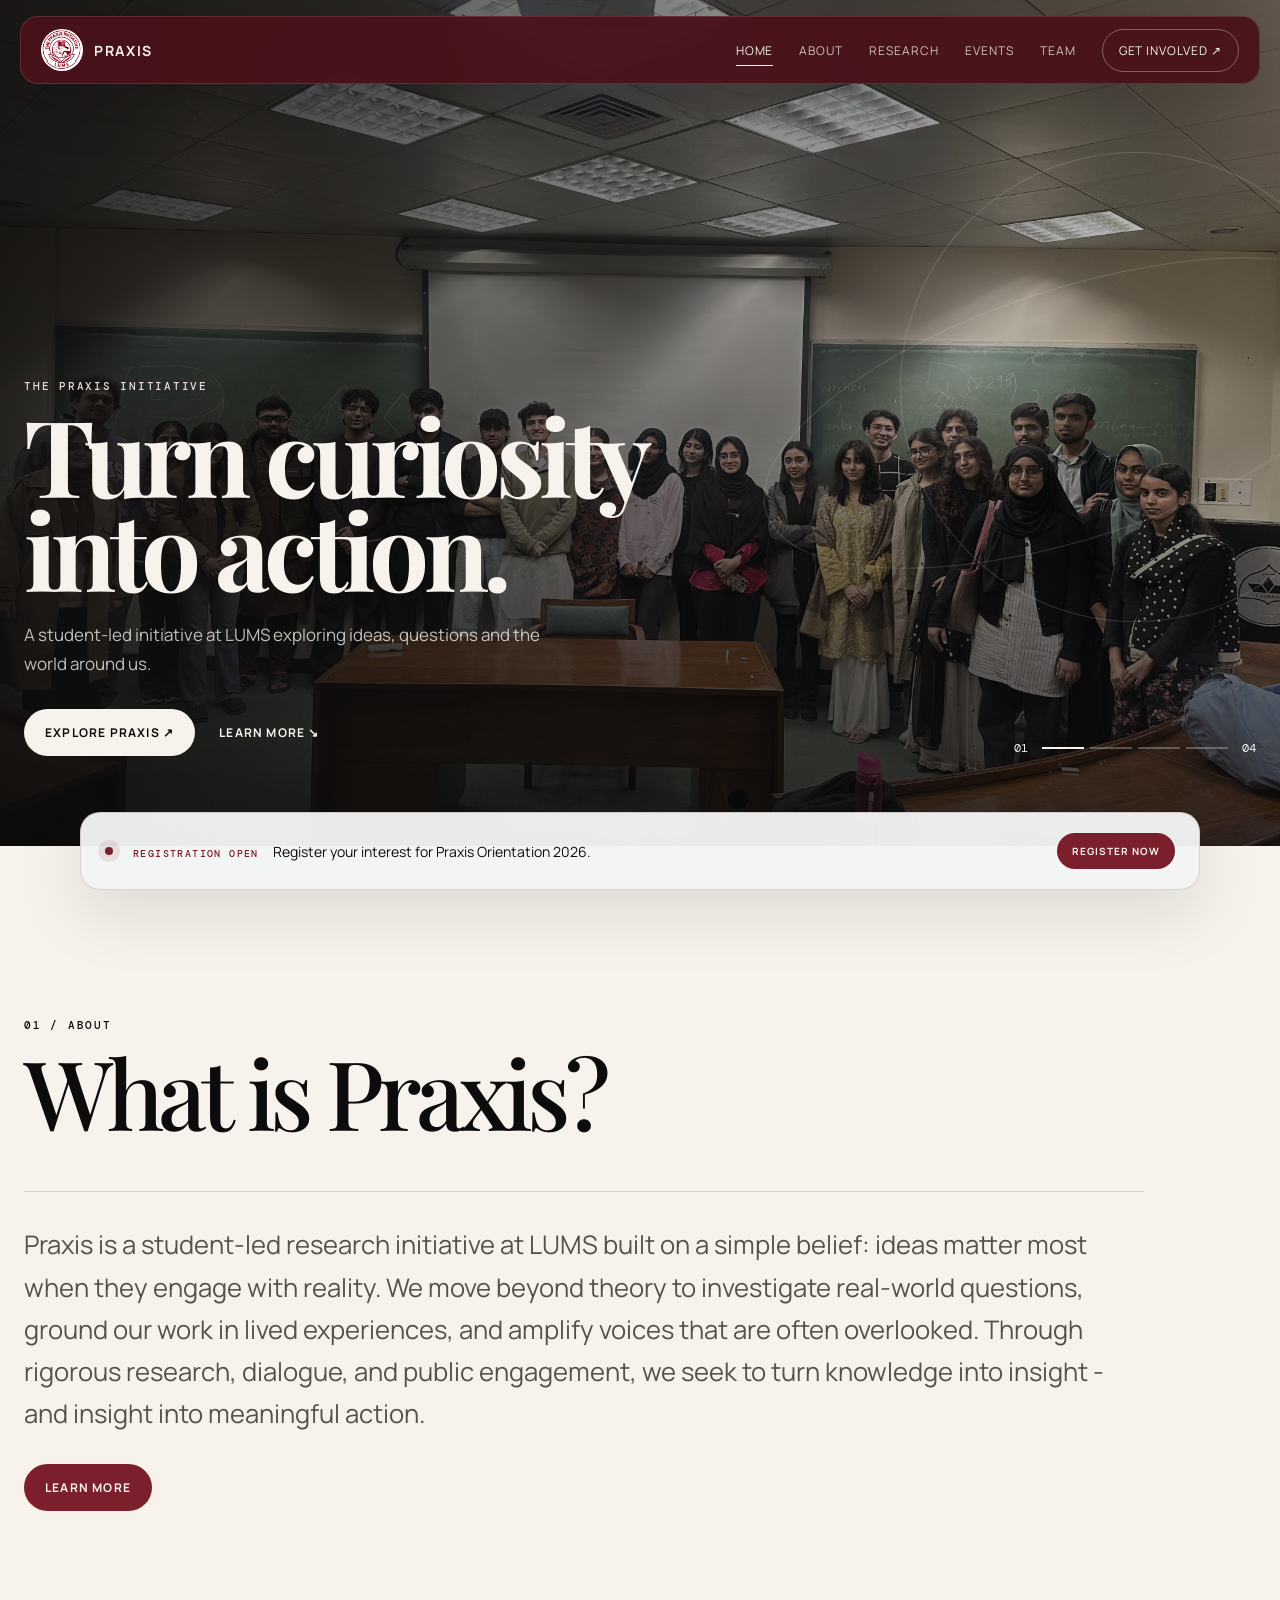
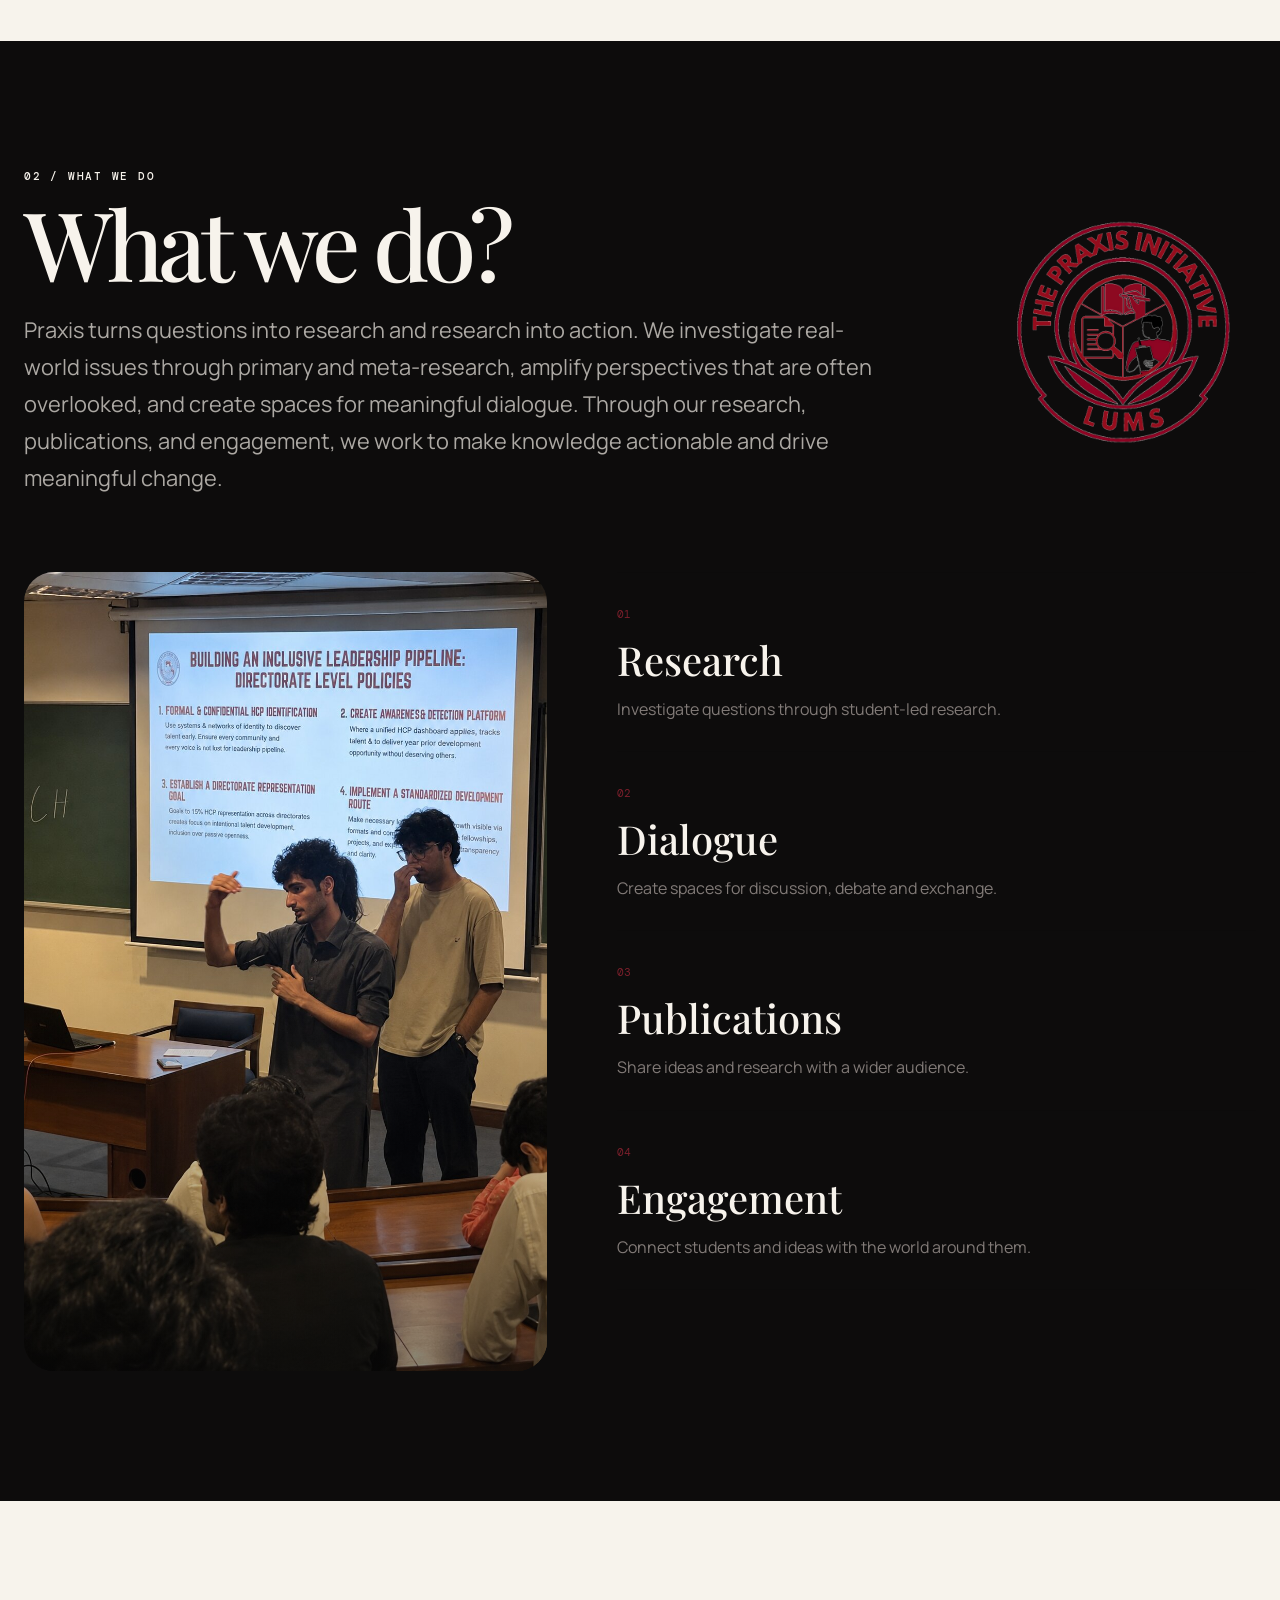
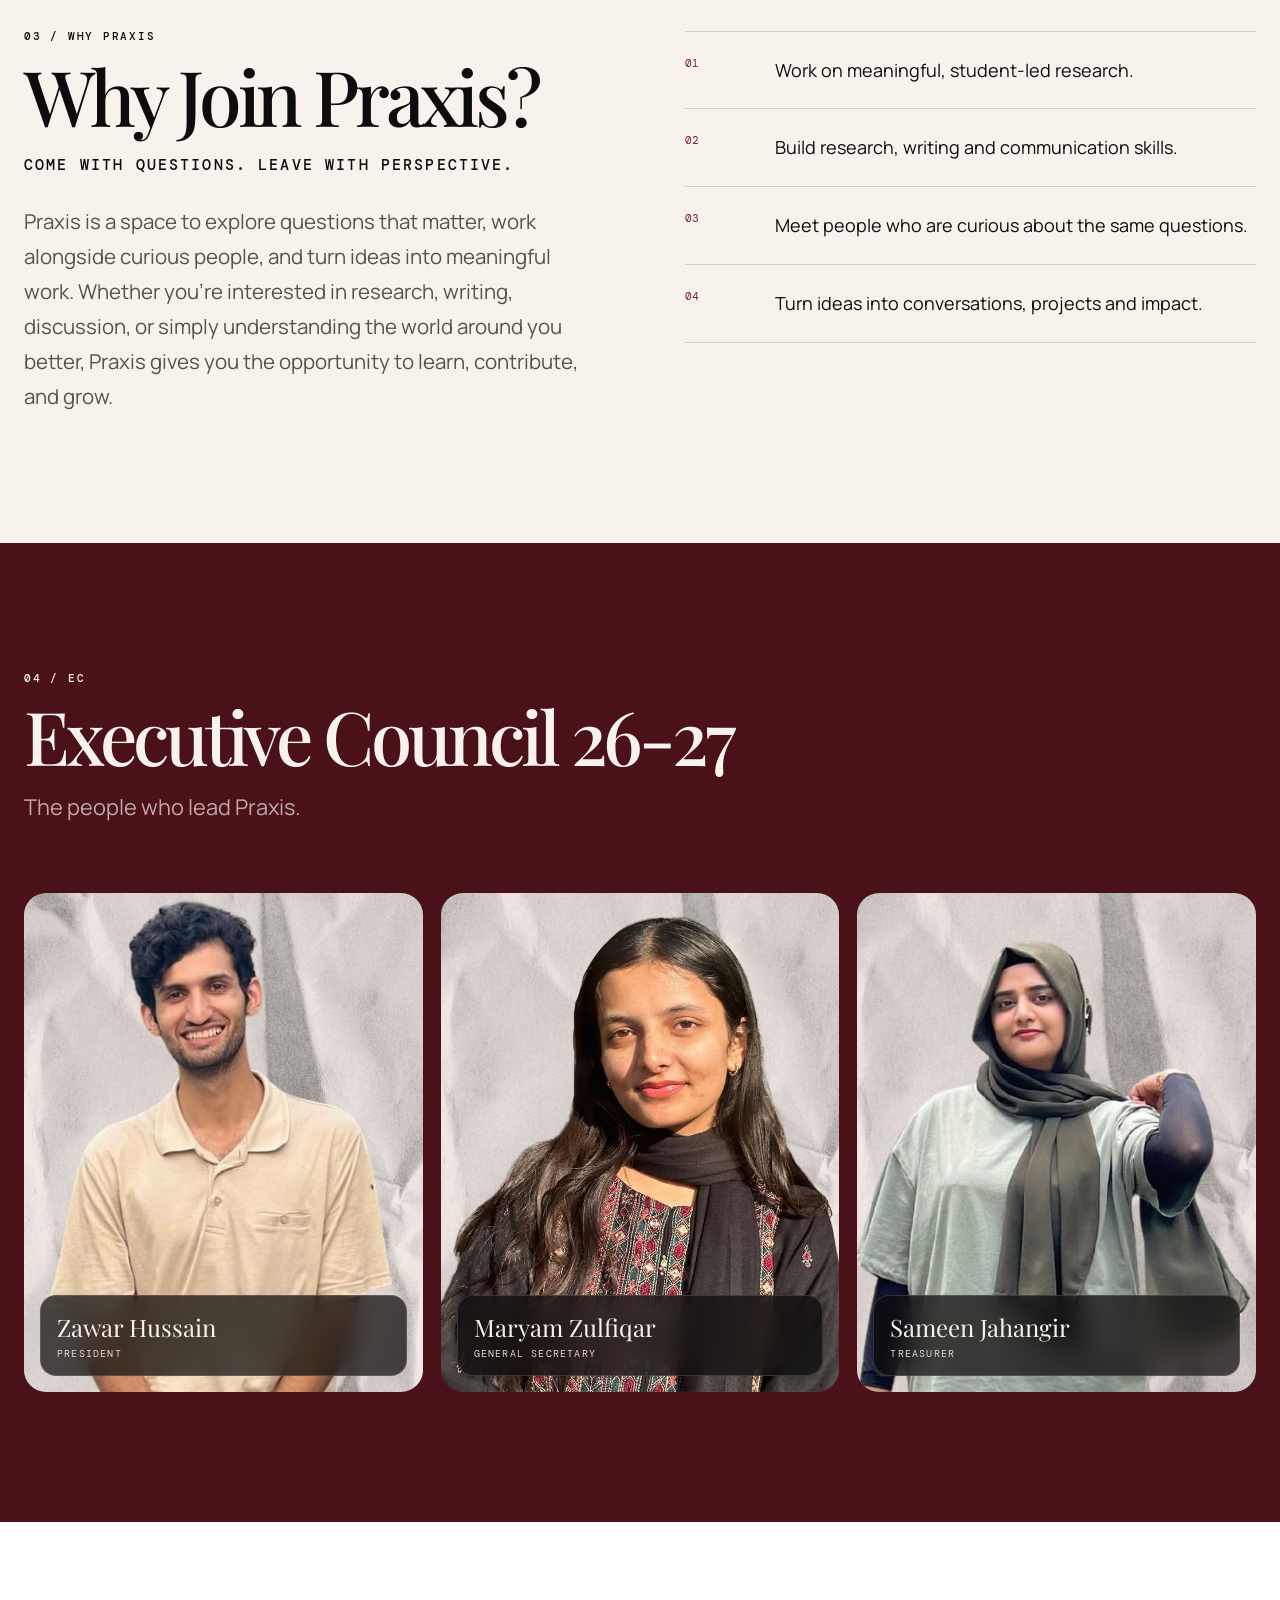
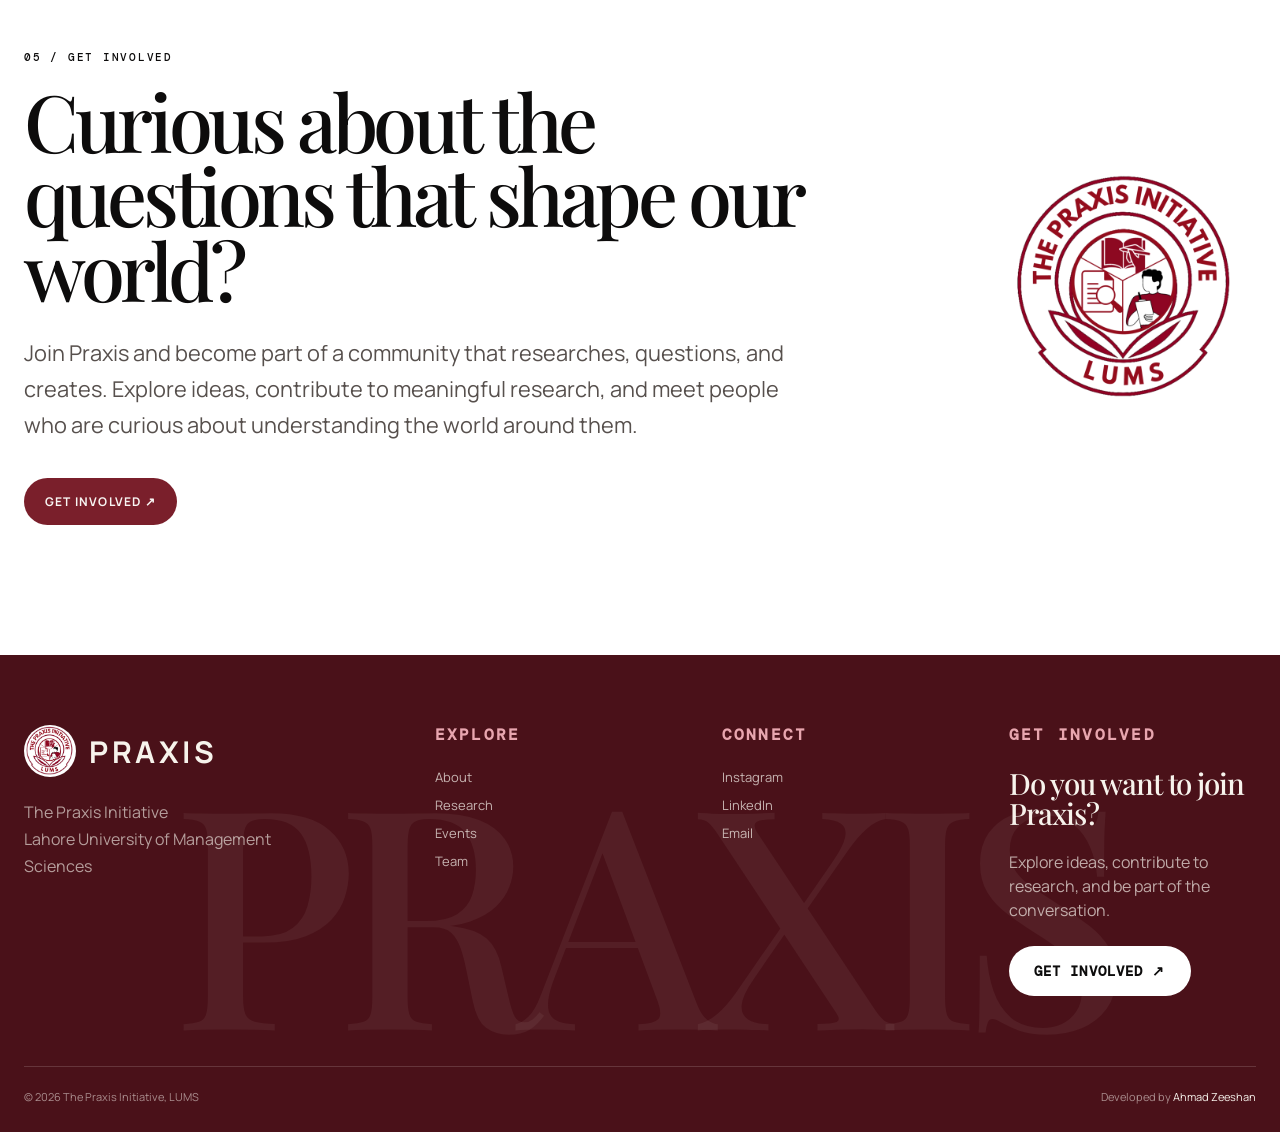
==== index.html @ 96fb9fbd "Initial Praxis website" ====
<!doctype html>
<html lang="en">
<head>
  <meta charset="utf-8">
  <meta name="viewport" content="width=device-width, initial-scale=1">
  <meta name="description" content="Praxis — The Praxis Initiative at LUMS.">
  <title>Praxis</title>
  <link rel="icon" type="image/png" href="images/praxis-favicon-round.png">
  <link rel="stylesheet" href="css/styles.css">
</head>
<body>

<header class="site-header">
  <nav class="navbar">
    <a class="brand" href="index.html" aria-label="Praxis home">
      <img src="images/praxis-logo.jpg" alt="Praxis logo">
      <span class="brand-word">PRAXIS</span>
    </a>
    <div class="nav-links">
      <a class="active" href="index.html">Home</a><a class="" href="about.html">About</a><a class="" href="research.html">Research</a><a class="" href="events.html">Events</a><a class="" href="team.html">Team</a>
      <a class="nav-cta" href="register.html">Get Involved ↗</a>
    </div>
    <button class="menu-button" aria-label="Open menu" aria-expanded="false">☰</button>
  </nav>
  <div class="mobile-menu"><a class="active" href="index.html">Home</a><a class="" href="about.html">About</a><a class="" href="research.html">Research</a><a class="" href="events.html">Events</a><a class="" href="team.html">Team</a><a href="register.html">Get Involved ↗</a></div>
</header>

<main>
<section class="hero">
  <div class="hero-slides">
    <div class="hero-slide active"><img src="images/hero-01.jpg" alt=""></div><div class="hero-slide "><img src="images/hero-02.jpg" alt=""></div><div class="hero-slide "><img src="images/hero-03.jpg" alt=""></div><div class="hero-slide "><img src="images/hero-04.jpg" alt=""></div>
  </div>
  <div class="hero-overlay"></div>
  <div class="hero-glow"></div>
  <div class="hero-orbit orbit-one"></div>
  <div class="hero-orbit orbit-two"></div>
  <div class="container hero-content">
    <div class="hero-copy">
      <div class="eyebrow hero-eyebrow" data-hero-eyebrow></div>
      <h1 data-hero-title></h1>
      <p class="hero-description" data-hero-description></p>
      <div class="hero-actions">
        <a class="button button-primary" data-hero-button href="#about"></a>
        <a class="text-link light-link" href="#about">Learn More ↘</a>
      </div>
    </div>
    <div class="hero-counter">
      <span data-hero-current>01</span>
      <div class="hero-progress">
        <button class="active" aria-label="Slide 1"></button>
        <button aria-label="Slide 2"></button>
        <button aria-label="Slide 3"></button>
        <button aria-label="Slide 4"></button>
      </div>
      <span>04</span>
    </div>
  </div>
</section>

<div class="announcement">
  <span class="announcement-dot"></span>
  <div class="announcement-copy">
    <span class="announcement-label" data-bind="announcement.label"></span>
    <span class="announcement-text" data-bind="announcement.text"></span>
  </div>
  <a class="button button-dark" data-bind="announcement.buttonText" href="register.html"></a>
</div>

<section class="section" id="about">
  <style>
    .about-home-wrap { width:100%; }
    .about-home-heading .eyebrow { margin-bottom:18px; }
    .about-home-heading h2 {
      margin:0;
      font-family:var(--serif);
      font-size:clamp(58px,7.5vw,104px);
      line-height:.88;
      letter-spacing:-.055em;
      font-weight:500;
      max-width:900px;
    }
    .about-home-description {
      margin-top:58px;
      padding-top:32px;
      border-top:1px solid rgba(13,12,12,.14);
      max-width:1120px;
    }
    .about-home-description p {
      margin:0 0 28px;
      max-width:1120px;
      font-size:clamp(20px,2vw,28px);
      line-height:1.65;
      color:#57504D;
    }
  </style>
  <div class="container">
    <div class="about-home-wrap">
      <div class="about-home-heading">
        <div class="eyebrow" data-bind="about.eyebrow"></div>
        <h2 data-bind="about.heading"></h2>
      </div>

      <div class="about-home-description">
        <p data-bind="about.body"></p>
        <a class="button button-dark" data-bind="about.buttonText" href="about.html"></a>
      </div>
    </div>
  </div>
</section>

<section class="section section-dark">
  <style>
    .what-home-top {
      display:grid;
      grid-template-columns:minmax(0, 1fr) 260px;
      gap:70px;
      align-items:center;
      margin-bottom:75px;
    }
    .what-home-heading .eyebrow {
      margin-bottom:18px;
    }
    .what-home-heading h2 {
      margin:0 0 28px;
      font-family:var(--serif);
      font-size:clamp(58px,7.5vw,104px);
      line-height:.88;
      letter-spacing:-.055em;
      font-weight:500;
      max-width:800px;
    }
    .what-home-heading p {
      margin:0;
      max-width:850px;
      font-size:clamp(18px,1.7vw,23px);
      line-height:1.7;
      color:rgba(247,243,236,.68);
    }
    .what-home-logo {
      width:260px;
      height:260px;
      justify-self:end;
      display:grid;
      place-items:center;
      padding:0;
      background:transparent;
      border:0;
      box-shadow:none;
    }
    .what-home-logo img {
      width:100%;
      height:100%;
      object-fit:contain;
      display:block;
    }
    @media (max-width:900px) {
      .what-home-top {
        grid-template-columns:1fr;
        gap:38px;
        align-items:start;
        margin-bottom:60px;
      }
      .what-home-logo {
        justify-self:start;
        width:210px;
        height:210px;
      }
    }
  </style>

  <div class="container">
    <div class="what-home-top">
      <div class="what-home-heading">
        <div class="eyebrow" data-bind="whatWeDo.eyebrow"></div>
        <h2 data-bind="whatWeDo.heading"></h2>
        <p data-bind="whatWeDo.body"></p>
      </div>

      <div class="what-home-logo">
        <img src="images/praxis-logo-transparent.png" alt="Praxis logo">
      </div>
    </div>

    <div class="work-grid">
      <div class="work-image"><img src="images/what-we-do.jpg" alt="Praxis placeholder image"></div>
      <div class="work-list">
        <div class="work-item"><span class="number">01</span><h3>Research</h3><p>Investigate questions through student-led research.</p></div>
        <div class="work-item"><span class="number">02</span><h3>Dialogue</h3><p>Create spaces for discussion, debate and exchange.</p></div>
        <div class="work-item"><span class="number">03</span><h3>Publications</h3><p>Share ideas and research with a wider audience.</p></div>
        <div class="work-item"><span class="number">04</span><h3>Engagement</h3><p>Connect students and ideas with the world around them.</p></div>
      </div>
    </div>
  </div>
</section>

<section class="section">
  <style>
    .why-praxis-grid {
      display:grid;
      grid-template-columns:minmax(0, 1fr) minmax(420px, 1fr);
      gap:90px;
      align-items:start;
    }
    .why-praxis-left {
      max-width:720px;
    }
    .why-praxis-left .eyebrow {
      margin-bottom:18px;
    }
    .why-praxis-title {
      margin:0 0 24px;
      font-family:var(--serif);
      font-size:clamp(52px,6vw,86px);
      line-height:.93;
      letter-spacing:-.055em;
      font-weight:500;
      max-width:760px;
    }
    .why-praxis-heading {
      margin:0 0 28px;
      font-family:var(--mono);
      font-size:clamp(13px,1.2vw,17px);
      line-height:1.4;
      letter-spacing:.14em;
      text-transform:uppercase;
      font-weight:500;
      max-width:700px;
    }
    .why-praxis-description {
      margin:0;
      max-width:680px;
      font-size:clamp(18px,1.6vw,22px);
      line-height:1.7;
      color:#57504D;
    }
    .why-praxis-items {
      margin-top:0;
    }
    @media (max-width:900px) {
      .why-praxis-grid {
        grid-template-columns:1fr;
        gap:55px;
      }
      .why-praxis-left {
        max-width:800px;
      }
    }
  </style>

  <div class="container">
    <div class="why-praxis-grid">
      <div class="why-praxis-left">
        <div class="eyebrow" data-bind="whyJoin.eyebrow"></div>
        <div class="why-praxis-title">Why Join Praxis?</div>
        <div class="why-praxis-heading" data-bind="whyJoin.heading"></div>
        <p class="why-praxis-description" data-bind="whyJoin.body"></p>
      </div>

      <div class="join-items why-praxis-items">
        <div class="join-item"><p>Work on meaningful, student-led research.</p></div>
        <div class="join-item"><p>Build research, writing and communication skills.</p></div>
        <div class="join-item"><p>Meet people who are curious about the same questions.</p></div>
        <div class="join-item"><p>Turn ideas into conversations, projects and impact.</p></div>
      </div>
    </div>
  </div>
</section>

<section class="section section-maroon">
  <style>
    .ec-home-header {
      display:block;
      margin-bottom:70px;
    }
    .ec-home-header .eyebrow {
      margin-bottom:18px;
    }
    .ec-home-header h2 {
      margin:0 0 20px;
      text-align:left;
      font-family:var(--serif);
      font-size:clamp(48px,5.8vw,94px);
      line-height:.92;
      letter-spacing:-.055em;
      font-weight:500;
      white-space:nowrap;
    }
    .ec-home-header p {
      margin:0;
      text-align:left;
      font-size:clamp(18px,1.7vw,23px);
      line-height:1.5;
      color:rgba(247,243,236,.68);
    }
    @media (max-width:900px) {
      .ec-home-header h2 {
        white-space:normal;
      }
    }
  </style>

  <div class="container">
    <div class="ec-home-header">
      <div class="eyebrow" data-bind="foundingMembers.eyebrow"></div>
      <h2 data-bind="foundingMembers.heading"></h2>
      <p data-bind="foundingMembers.intro"></p>
    </div>
    <div class="founders" data-members="foundingMembers.members"></div>
  </div>
</section>

<section class="section final-cta-home">
  <style>
    .final-cta-home {
      background:#FFFFFF;
      color:var(--ink);
      overflow:hidden;
    }
    .final-cta-home .final-cta-grid {
      display:grid;
      grid-template-columns:minmax(0,1.35fr) minmax(220px,.65fr);
      gap:80px;
      align-items:center;
    }
    .final-cta-home .eyebrow {
      margin-bottom:20px;
      color:var(--ink);
    }
    .final-cta-home h2 {
      margin:0 0 30px;
      max-width:900px;
      font-family:var(--serif);
      font-size:clamp(48px,6.2vw,92px);
      line-height:.94;
      letter-spacing:-.055em;
      font-weight:500;
    }
    .final-cta-home p {
      margin:0 0 34px;
      max-width:760px;
      font-size:clamp(18px,1.7vw,23px);
      line-height:1.65;
      color:#57504D;
    }
    .final-cta-home .final-cta-logo {
      width:min(260px,100%);
      aspect-ratio:1;
      justify-self:end;
      display:grid;
      place-items:center;
    }
    .final-cta-home .final-cta-logo img {
      width:100%;
      height:100%;
      object-fit:contain;
      display:block;
    }
    .final-cta-home .button-primary {
      background:var(--maroon);
      color:#f8f5f3;
    }
    @media (max-width:900px) {
      .final-cta-home .final-cta-grid {
        grid-template-columns:1fr;
        gap:45px;
      }
      .final-cta-home .final-cta-logo {
        justify-self:start;
        width:180px;
      }
    }
  </style>

  <div class="container">
    <div class="final-cta-grid">
      <div>
        <div class="eyebrow">05 / GET INVOLVED</div>
        <h2>Curious about the questions that shape our world?</h2>
        <p>Join Praxis and become part of a community that researches, questions, and creates. Explore ideas, contribute to meaningful research, and meet people who are curious about understanding the world around them.</p>
        <a class="button button-primary" href="register.html">Get Involved ↗</a>
      </div>

      <div class="final-cta-logo">
        <img src="images/praxis-logo-transparent.png" alt="Praxis logo">
      </div>
    </div>
  </div>
</section>
</main>


<footer class="site-footer praxis-footer">
  <style>
    .praxis-footer {
      position:relative;
      overflow:hidden;
    }

    /* Large PRAXIS watermark centered behind the entire footer */
    .praxis-footer .footer-bg-word {
      position:absolute;
      left:50%;
      top:52%;
      transform:translate(-50%,-50%);
      z-index:0;
      font-family:var(--serif);
      font-size:clamp(180px,24vw,430px);
      line-height:.72;
      letter-spacing:-.07em;
      font-weight:500;
      color:rgba(247,243,236,.055);
      white-space:nowrap;
      pointer-events:none;
      user-select:none;
    }

    .praxis-footer .container {
      position:relative;
      z-index:2;
    }

    .praxis-footer .footer-brand-row {
      display:flex;
      align-items:center;
      gap:13px;
      margin-bottom:22px;
    }

    /* Same JPG logo as the navbar, displayed as a circular mark */
    .praxis-footer .footer-logo {
      width:52px;
      height:52px;
      object-fit:cover;
      object-position:center;
      border-radius:50%;
      display:block;
      flex:0 0 auto;
    }

    .praxis-footer .footer-brand {
      margin:0;
    }

    /* Larger contrasting section headings */
    .praxis-footer .footer-heading {
      margin-bottom:24px;
      font-family:var(--mono);
      font-size:16px;
      line-height:1.2;
      letter-spacing:.14em;
      text-transform:uppercase;
      font-weight:800;
      color:#E8A6AF;
    }

    .praxis-footer .footer-join-copy {
      margin:0 0 22px;
      max-width:300px;
      font-family:var(--serif);
      font-size:clamp(25px,2.3vw,36px);
      line-height:1.02;
      letter-spacing:-.035em;
      font-weight:500;
    }

    .praxis-footer .footer-join-text {
      margin:0 0 24px;
      max-width:310px;
      color:rgba(247,243,236,.68);
      line-height:1.5;
    }

    /* Larger white Get Involved button */
    .praxis-footer .footer-join-button {
      display:inline-flex;
      align-items:center;
      gap:10px;
      padding:16px 25px;
      border-radius:999px;
      background:#FFFFFF;
      color:var(--ink);
      font-family:var(--mono);
      font-size:14px;
      font-weight:800;
      letter-spacing:.08em;
      text-transform:uppercase;
      text-decoration:none;
      transition:transform .2s ease;
    }

    .praxis-footer .footer-join-button:hover {
      transform:translateY(-2px);
    }

    @media (max-width:700px) {
      .praxis-footer .footer-bg-word {
        left:50%;
        top:65%;
        transform:translate(-50%,-50%);
        font-size:180px;
      }

      .praxis-footer .footer-join-copy,
      .praxis-footer .footer-join-text {
        max-width:none;
      }
    }
  </style>

  <div class="footer-bg-word" aria-hidden="true">PRAXIS</div>

  <div class="container">
    <div class="footer-top">
      <div>
        <div class="footer-brand-row">
          <img class="footer-logo" src="images/praxis-logo.jpg" alt="Praxis logo">
          <div class="footer-brand">PRAXIS</div>
        </div>
        <p class="footer-tag">The Praxis Initiative <br>Lahore University of Management Sciences</p>
      </div>

      <div>
        <div class="footer-heading">Explore</div>
        <div class="footer-links">
          <a href="about.html">About</a>
          <a href="research.html">Research</a>
          <a href="events.html">Events</a>
          <a href="team.html">Team</a>
        </div>
      </div>

      <div>
        <div class="footer-heading">Connect</div>
        <div class="footer-links">
          <a href="#" data-footer-link="instagram" aria-label="Instagram">Instagram</a>
          <a href="#" data-footer-link="linkedin" aria-label="LinkedIn">LinkedIn</a>
          <a href="#" data-footer-link="email" aria-label="Email">Email</a>
        </div>
      </div>

      <div>
        <div class="footer-heading">Get Involved</div>
        <p class="footer-join-copy">Do you want to join Praxis?</p>
        <p class="footer-join-text">Explore ideas, contribute to research, and be part of the conversation.</p>
        <a class="footer-join-button" href="register.html">Get Involved ↗</a>
      </div>
    </div>

    <div class="footer-bottom">
      <span>© 2026 The Praxis Initiative, LUMS</span>
      <span>Developed by <a class="developer-link" href="https://ahmadzeeshan.tech" target="_blank" rel="noopener noreferrer">Ahmad Zeeshan</a></span>
    </div>
  </div>
</footer>
<script src="data/site.js"></script>
<script>
  document.addEventListener("DOMContentLoaded", function () {
    const footer = window.PRAXIS_CONTENT?.footer || {};

    const links = {
      instagram: footer.instagram,
      linkedin: footer.linkedin,
      email: footer.email
    };

    Object.entries(links).forEach(([key, value]) => {
      const link = document.querySelector(`[data-footer-link="${key}"]`);
      if (!link || !value) return;

      let url = value.trim();

      // Support values accidentally written as Markdown links:
      // [https://example.com](https://example.com)
      const markdownMatch = url.match(/\]\(([^)]+)\)/);
      if (markdownMatch) url = markdownMatch[1];

      if (key === "email") {
        url = url.replace(/^mailto:/i, "");
        link.href = `mailto:${url}`;
      } else {
        link.href = url;
        link.target = "_blank";
        link.rel = "noopener noreferrer";
      }
    });
  });
</script>

<script>
  document.addEventListener("DOMContentLoaded", function () {
    const members = window.PRAXIS_CONTENT?.foundingMembers?.members || [];
    const container = document.querySelector('[data-members="foundingMembers.members"]');

    if (!container) return;

    container.innerHTML = members.map(member => `
      <article class="founder-card">
        <img src="${member.image}" alt="${member.name}">
        <div class="founder-meta">
          <div class="founder-name">${member.name}</div>
          <div class="founder-role">${member.role}</div>
        </div>
      </article>
    `).join("");
  });
</script>

<script src="js/main.js"></script>


<!-- Responsive optimization only: preserves the finalized desktop design. -->
<style id="home-responsive-optimization">
  /* Tablet / intermediate widths */
  @media (max-width:1100px) {
    .hero-content,
    .container { max-width:100%; }

    .hero-content { padding-left:clamp(24px,4vw,48px); padding-right:clamp(24px,4vw,48px); }

    .hero-copy { max-width:min(720px, 72vw); }
    .hero-description { max-width:620px; }

    .hero-counter { right:clamp(24px,4vw,48px); }

    .work-grid {
      grid-template-columns:minmax(0,1.05fr) minmax(280px,.95fr);
      gap:clamp(36px,5vw,70px);
    }

    .why-praxis-grid {
      grid-template-columns:minmax(0,1fr) minmax(330px,.9fr);
      gap:clamp(42px,6vw,70px);
    }

    .final-cta-home .final-cta-grid {
      grid-template-columns:minmax(0,1.2fr) minmax(180px,.55fr);
      gap:50px;
    }
  }

  /* Tablet */
  @media (max-width:900px) {
    .hero-content {
      padding-top:clamp(100px,14vh,150px);
      padding-bottom:clamp(90px,12vh,130px);
    }

    .hero-copy { max-width:760px; }

    .hero-actions { flex-wrap:wrap; }

    .announcement {
      gap:18px;
    }

    .about-home-heading h2,
    .what-home-heading h2 {
      font-size:clamp(52px,8vw,78px);
    }

    .about-home-description {
      margin-top:44px;
    }

    .work-grid {
      grid-template-columns:1fr;
    }

    .work-image {
      max-width:760px;
    }

    .work-list {
      width:100%;
    }

    .why-praxis-grid {
      grid-template-columns:1fr;
      gap:55px;
    }

    .join-items {
      width:100%;
    }

    .founders {
      grid-template-columns:repeat(2,minmax(0,1fr));
    }

    .final-cta-home .final-cta-grid {
      grid-template-columns:1fr;
      gap:45px;
    }

    .final-cta-home .final-cta-logo {
      justify-self:start;
      width:180px;
    }
  }

  /* Mobile */
  @media (max-width:767px) {
    .hero-content {
      min-height:100svh;
      padding:clamp(92px,15vh,125px) 22px 34px;
      display:flex;
      flex-direction:column;
      justify-content:flex-end;
    }

    .hero-copy {
      width:100%;
      max-width:none;
    }

    .hero-eyebrow {
      margin-bottom:14px;
    }

    .hero-copy h1,
    .hero h1 {
      max-width:100%;
      font-size:clamp(48px,13vw,76px);
      line-height:.92;
      overflow-wrap:normal;
      word-break:normal;
    }

    .hero-description {
      max-width:34rem;
      margin-top:20px;
      font-size:16px;
      line-height:1.55;
    }

    .hero-actions {
      margin-top:24px;
      gap:14px;
      align-items:flex-start;
    }

    .hero-actions .button,
    .hero-actions .text-link {
      min-height:46px;
    }

    .hero-counter {
      position:relative;
      right:auto;
      bottom:auto;
      margin-top:28px;
      align-self:flex-start;
    }

    .hero-progress button {
      min-width:28px;
      min-height:28px;
    }

    .announcement {
      display:grid;
      grid-template-columns:auto 1fr;
      align-items:start;
      gap:12px 14px;
      padding:18px 22px;
    }

    .announcement-copy {
      min-width:0;
    }

    .announcement-label,
    .announcement-text {
      display:block;
    }

    .announcement-text {
      margin-top:4px;
      line-height:1.45;
    }

    .announcement .button {
      grid-column:2;
      justify-self:start;
      min-height:44px;
      white-space:nowrap;
    }

    .section {
      padding-top:clamp(68px,11vw,92px);
      padding-bottom:clamp(68px,11vw,92px);
    }

    .about-home-heading h2,
    .what-home-heading h2 {
      font-size:clamp(50px,14vw,72px);
      line-height:.9;
    }

    .about-home-description {
      margin-top:38px;
      padding-top:24px;
    }

    .about-home-description p {
      font-size:clamp(17px,4.7vw,20px);
      line-height:1.6;
    }

    .what-home-top {
      grid-template-columns:1fr;
      gap:28px;
      margin-bottom:48px;
    }

    .what-home-heading p {
      font-size:17px;
      line-height:1.6;
    }

    .what-home-logo {
      width:150px;
      height:150px;
      justify-self:start;
    }

    .work-grid {
      gap:38px;
    }

    .work-image {
      width:100%;
      max-width:none;
    }

    .work-image img {
      width:100%;
      max-width:100%;
      height:auto;
      display:block;
    }

    .work-list {
      width:100%;
    }

    .work-item {
      padding:22px 0;
    }

    .work-item h3 {
      font-size:clamp(22px,6vw,30px);
    }

    .work-item p {
      max-width:32rem;
      line-height:1.55;
    }

    .why-praxis-grid {
      grid-template-columns:1fr;
      gap:42px;
    }

    .why-praxis-title {
      font-size:clamp(48px,12.5vw,68px);
      line-height:.92;
    }

    .why-praxis-heading {
      font-size:12px;
      line-height:1.5;
      letter-spacing:.12em;
    }

    .why-praxis-description {
      font-size:17px;
      line-height:1.6;
    }

    .join-item p {
      line-height:1.5;
    }

    .ec-home-header {
      margin-bottom:44px;
    }

    .ec-home-header h2 {
      font-size:clamp(46px,11.5vw,70px);
      line-height:.94;
      white-space:normal;
      overflow-wrap:break-word;
    }

    .ec-home-header p {
      font-size:17px;
      line-height:1.5;
    }

    .founders {
      grid-template-columns:1fr;
      gap:28px;
    }

    .founder-card {
      width:100%;
    }

    .founder-card img {
      width:100%;
      max-width:100%;
      height:auto;
      display:block;
    }

    .final-cta-home .final-cta-grid {
      gap:38px;
    }

    .final-cta-home h2 {
      font-size:clamp(46px,12vw,70px);
      line-height:.94;
    }

    .final-cta-home p {
      font-size:17px;
      line-height:1.6;
    }

    .final-cta-home .final-cta-logo {
      width:150px;
      max-width:45vw;
    }

    /* Footer: preserve its design, only make the existing columns usable. */
    .praxis-footer .footer-top {
      grid-template-columns:1fr 1fr;
      gap:42px 28px;
    }

    .praxis-footer .footer-brand-row {
      margin-bottom:16px;
    }

    .praxis-footer .footer-logo {
      width:44px;
      height:44px;
    }

    .praxis-footer .footer-heading {
      font-size:13px;
      margin-bottom:16px;
    }

    .praxis-footer .footer-join-copy {
      font-size:26px;
    }

    .praxis-footer .footer-join-button {
      min-height:46px;
      padding:14px 20px;
    }

    .praxis-footer .footer-bottom {
      gap:12px;
    }
  }

  /* Small phones */
  @media (max-width:480px) {
    .hero-content {
      padding-left:18px;
      padding-right:18px;
    }

    .hero-copy h1,
    .hero h1 {
      font-size:clamp(46px,14.5vw,64px);
    }

    .hero-actions {
      flex-direction:column;
      align-items:stretch;
      width:100%;
    }

    .hero-actions .button {
      width:max-content;
      max-width:100%;
    }

    .hero-actions .text-link {
      width:max-content;
    }

    .announcement {
      padding-left:18px;
      padding-right:18px;
    }

    .about-home-heading h2,
    .what-home-heading h2 {
      font-size:clamp(46px,14vw,64px);
    }

    .what-home-logo {
      width:125px;
      height:125px;
    }

    .ec-home-header h2 {
      font-size:clamp(44px,13vw,62px);
    }

    .praxis-footer .footer-top {
      grid-template-columns:1fr;
      gap:34px;
    }

    .praxis-footer .footer-bg-word {
      font-size:150px;
      top:68%;
    }

    .praxis-footer .footer-bottom {
      flex-direction:column;
      align-items:flex-start;
    }
  }

  @media (max-width:375px) {
    .hero-content {
      padding-left:16px;
      padding-right:16px;
    }

    .hero-copy h1,
    .hero h1 {
      font-size:46px;
    }

    .section {
      padding-top:62px;
      padding-bottom:62px;
    }

    .about-home-heading h2,
    .what-home-heading h2 {
      font-size:44px;
    }

    .why-praxis-title,
    .final-cta-home h2 {
      font-size:44px;
    }

    .ec-home-header h2 {
      font-size:42px;
    }
  }

  @media (prefers-reduced-motion: reduce) {
    .hero-orbit,
    .hero-glow,
    * {
      scroll-behavior:auto !important;
      transition-duration:.01ms !important;
      animation-duration:.01ms !important;
      animation-iteration-count:1 !important;
    }
  }
</style>

</body>
</html>
---- css/styles.css ----
@import url('https://fonts.googleapis.com/css2?family=DM+Mono:wght@400;500&family=Manrope:wght@400;500;600;700&family=Playfair+Display:wght@500;600&display=swap');

:root {
  --maroon: #7A1F2B;
  --maroon-deep: #4A1119;
  --ivory: #F7F3EC;
  --ink: #0D0C0C;
  --rose: #E9D9D9;
  --white: #FFFFFF;
  --muted: #817A77;
  --line: rgba(13,12,12,.14);
  --radius: 24px;
  --serif: "Playfair Display", Georgia, serif;
  --sans: "Manrope", Arial, sans-serif;
  --mono: "DM Mono", monospace;
}

* { box-sizing: border-box; }
html { scroll-behavior: smooth; }
body {
  margin: 0;
  background: var(--ivory);
  color: var(--ink);
  font-family: var(--sans);
  overflow-x: hidden;
}
a { color: inherit; text-decoration: none; }
button, input, textarea, select { font: inherit; }
img { display: block; max-width: 100%; }

.container { width: min(1240px, calc(100% - 48px)); margin: 0 auto; }
.eyebrow { font: 500 11px/1 var(--mono); letter-spacing: .16em; text-transform: uppercase; }
.serif { font-family: var(--serif); }

.site-header {
  position: fixed; top: 0; left: 0; right: 0; z-index: 1000;
  padding: 16px 0;
  transition: .35s ease;
}
.site-header.scrolled { padding: 10px 0; }
.navbar {
  width: min(1240px, calc(100% - 32px)); margin: 0 auto;
  min-height: 68px; padding: 0 20px;
  display: flex; align-items: center; gap: 28px;
  color: var(--ivory); background: rgba(74,17,25,.94);
  border: 1px solid rgba(255,255,255,.12);
  border-radius: 18px; backdrop-filter: blur(18px);
  box-shadow: 0 18px 60px rgba(0,0,0,.16);
}
.brand { display: flex; align-items: center; gap: 11px; min-width: max-content; }
.brand img { width: 42px; height: 42px; object-fit: cover; border-radius: 50%; background: var(--ivory); }
.brand-word { font-weight: 700; letter-spacing: .12em; font-size: 14px; }
.nav-links { margin-left: auto; display: flex; align-items: center; gap: 26px; }
.nav-links a { position: relative; color: rgba(247,243,236,.78); font-size: 12px; letter-spacing: .08em; text-transform: uppercase; }
.nav-links a::after {
  content:""; position:absolute; left:0; right:100%; bottom:-7px; height:1px;
  background: var(--ivory); transition: right .25s ease;
}
.nav-links a:hover::after, .nav-links a.active::after { right:0; }
.nav-links a:hover, .nav-links a.active { color: var(--ivory); }
.nav-cta {
  padding: 12px 16px; border: 1px solid rgba(255,255,255,.32);
  border-radius: 999px; color: var(--ivory) !important;
}
.nav-cta::after { display:none; }
.menu-button { display:none; margin-left:auto; background:none; border:0; color:var(--ivory); font-size:24px; }

.hero {
  position: relative; min-height: 94vh; display: grid; align-items: end;
  background: var(--ink); color: var(--ivory); overflow: hidden;
}
.hero-slides, .hero-slide { position:absolute; inset:0; }
.hero-slide { opacity:0; transform:scale(1.04); transition: opacity 1s ease, transform 5s ease; }
.hero-slide.active { opacity:1; transform:scale(1); }
.hero-slide img { width:100%; height:100%; object-fit:cover; filter:saturate(.78); }
.hero-overlay {
  position:absolute; inset:0;
  background:
    linear-gradient(90deg, rgba(13,12,12,.88) 0%, rgba(13,12,12,.54) 45%, rgba(13,12,12,.22) 100%),
    linear-gradient(0deg, rgba(13,12,12,.76), transparent 55%);
}
.hero-content { position:relative; z-index:3; padding-bottom:90px; display:flex; justify-content:space-between; gap:30px; }
.hero-copy { max-width: 760px; }
.hero-copy h1 {
  font-family:var(--serif); font-size:clamp(58px, 8.3vw, 128px);
  line-height:.88; letter-spacing:-.055em; margin:16px 0 26px;
  max-width: 850px;
}
.hero-eyebrow { color: var(--rose); }
.hero-description { max-width:560px; color:rgba(247,243,236,.76); font-size:17px; line-height:1.7; }
.hero-actions { display:flex; align-items:center; gap:24px; margin-top:30px; }
.button {
  display:inline-flex; align-items:center; gap:12px; padding:14px 20px;
  border-radius:999px; border:1px solid transparent; font-size:12px;
  text-transform:uppercase; letter-spacing:.1em; font-weight:700;
  transition:transform .25s ease, background .25s ease, border .25s ease;
}
.button:hover { transform:translateY(-2px); }
.button-primary { background:var(--ivory); color:var(--ink); }
.button-dark { background:var(--maroon); color:var(--ivory); }
.text-link { font-size:12px; text-transform:uppercase; letter-spacing:.1em; font-weight:700; }
.light-link { color:var(--ivory); }
.hero-counter { align-self:end; display:flex; align-items:center; gap:14px; font:12px var(--mono); }
.hero-progress { display:flex; gap:6px; align-items:center; }
.hero-progress button { width:42px; height:2px; border:0; padding:0; background:rgba(247,243,236,.28); cursor:pointer; }
.hero-progress button.active { background:var(--ivory); }
.hero-orbit { position:absolute; z-index:2; border:1px solid rgba(247,243,236,.16); border-radius:50%; pointer-events:none; }
.orbit-one { width:470px; height:470px; right:-90px; top:18%; transform:rotate(22deg); }
.orbit-two { width:650px; height:250px; right:-120px; top:34%; transform:rotate(-18deg); }
.hero-glow { position:absolute; z-index:1; width:340px; height:340px; right:12%; top:20%; border-radius:50%; background:radial-gradient(circle, rgba(233,217,217,.18), transparent 68%); filter:blur(8px); }

.announcement {
  position:relative; z-index:5; width:min(1120px, calc(100% - 48px)); margin:-34px auto 0;
  padding:20px 24px; display:flex; align-items:center; gap:20px;
  background:rgba(243, 245, 245, 0.96); border:1px solid rgba(74,17,25,.16);
  border-radius:20px; box-shadow:0 20px 70px rgba(13,12,12,.12);
}
.announcement-dot { width:8px; height:8px; border-radius:50%; background:var(--maroon); box-shadow:0 0 0 7px rgba(122,31,43,.10); }
.announcement-copy { flex:1; display:flex; align-items:baseline; gap:14px; flex-wrap:wrap; }
.announcement-label { color:var(--maroon); font:500 10px var(--mono); letter-spacing:.14em; }
.announcement-text { font-size:14px; }
.announcement .button { padding:10px 14px; font-size:10px; }

.section { padding:130px 0; }
.section-dark { background:var(--ink); color:var(--ivory); }
.section-maroon { background:var(--maroon-deep); color:var(--ivory); }
.section-header { display:grid; grid-template-columns: 1fr 2fr; gap:40px; margin-bottom:60px; }
.section-header h2 { margin:0; font-family:var(--serif); font-size:clamp(48px,7vw,92px); line-height:.92; letter-spacing:-.045em; font-weight:500; }
.section-header p { max-width:650px; font-size:18px; line-height:1.8; color:var(--muted); align-self:end; }
.section-dark .section-header p, .section-maroon .section-header p { color:rgba(247,243,236,.68); }

.about-grid { display:grid; grid-template-columns:1.15fr .85fr; gap:70px; align-items:center; }
.about-copy p { font-size:20px; line-height:1.85; max-width:680px; }
.about-visual { position:relative; min-height:520px; border-radius:32px; overflow:hidden; background:var(--maroon-deep); }
.about-visual::before, .about-visual::after { content:""; position:absolute; border:1px solid rgba(247,243,236,.22); border-radius:50%; }
.about-visual::before { width:420px; height:420px; top:45px; left:50%; transform:translateX(-50%); }
.about-visual::after { width:560px; height:220px; top:150px; left:50%; transform:translateX(-50%) rotate(-20deg); }
.about-mark { position:absolute; inset:0; display:grid; place-items:center; }
.about-mark span { font-family:var(--serif); font-size:160px; color:rgba(247,243,236,.10); }

.work-grid { display:grid; grid-template-columns: .9fr 1.1fr; gap:70px; align-items:stretch; }
.work-image { min-height:650px; border-radius:30px; overflow:hidden; position:relative; }
.work-image img { width:100%; height:100%; object-fit:cover; }
.work-image::after { content:""; position:absolute; inset:0; background:linear-gradient(180deg, transparent 45%, rgba(13,12,12,.5)); }
.work-list { display:flex; flex-direction:column; }
.work-item { padding:28px 0; border-top:1px solid var(--line); cursor:pointer; transition:padding .25s ease; }
.work-item:last-child { border-bottom:1px solid var(--line); }
.work-item:hover { padding-left:14px; }
.work-item .number { font:11px var(--mono); color:var(--maroon); }
.work-item h3 { font-family:var(--serif); font-size:40px; font-weight:500; margin:10px 0; }
.work-item p { color:var(--muted); line-height:1.7; margin:0; max-width:560px; }

.join-grid { display:grid; grid-template-columns:1fr 1fr; gap:80px; align-items:start; }
.join-heading { font-family:var(--serif); font-size:clamp(52px,6vw,82px); line-height:.95; margin:0; font-weight:500; letter-spacing:-.04em; }
.join-items { counter-reset: join; }
.join-item { display:grid; grid-template-columns:70px 1fr; gap:20px; padding:24px 0; border-top:1px solid var(--line); }
.join-item:last-child { border-bottom:1px solid var(--line); }
.join-item::before { counter-increment:join; content:"0" counter(join); font:11px var(--mono); color:var(--maroon); }
.join-item p { margin:0; font-size:18px; line-height:1.6; }

.founders { display:grid; grid-template-columns:repeat(3, 1fr); gap:18px; }
.founder-card { position:relative; overflow:hidden; border-radius:22px; background:var(--rose); aspect-ratio:4/5; }
.founder-card img { width:100%; height:100%; object-fit:cover; transition:transform .6s ease; }
.founder-card:hover img { transform:scale(1.04); }
.founder-meta { position:absolute; left:16px; right:16px; bottom:16px; padding:15px 16px; background:rgba(13,12,12,.72); color:var(--ivory); border:1px solid rgba(255,255,255,.14); border-radius:16px; backdrop-filter:blur(12px); }
.founder-name { font-family:var(--serif); font-size:24px; }
.founder-role { margin-top:4px; font:10px var(--mono); letter-spacing:.12em; text-transform:uppercase; color:var(--rose); }

.final-cta { text-align:center; padding:150px 0; }
.final-cta h2 { font-family:var(--serif); font-size:clamp(64px,10vw,150px); line-height:.83; letter-spacing:-.06em; font-weight:500; margin:18px auto 36px; max-width:1000px; }

.site-footer { background:var(--maroon-deep); color:var(--ivory); padding:70px 0 28px; }
.footer-top { display:grid; grid-template-columns:1.5fr 1fr 1fr 1fr; gap:40px; padding-bottom:70px; }
.footer-brand { font-size:30px; font-weight:700; letter-spacing:.12em; }
.footer-tag { color:rgba(247,243,236,.62); margin-top:12px; max-width:300px; line-height:1.7; }
.footer-heading { font:10px var(--mono); letter-spacing:.14em; text-transform:uppercase; color:var(--rose); margin-bottom:16px; }
.footer-links { display:flex; flex-direction:column; gap:10px; color:rgba(247,243,236,.72); font-size:13px; }
.footer-links a:hover { color:var(--ivory); }
.footer-bottom { border-top:1px solid rgba(247,243,236,.16); padding-top:22px; display:flex; justify-content:space-between; gap:20px; color:rgba(247,243,236,.55); font-size:11px; }
.developer-link { color:var(--ivory); }
.developer-link:hover { text-decoration:underline; }

.page-hero { padding:190px 0 90px; background:var(--maroon-deep); color:var(--ivory); }
.page-hero h1 { font-family:var(--serif); font-size:clamp(64px,10vw,130px); line-height:.85; font-weight:500; letter-spacing:-.06em; margin:20px 0; }
.page-content { padding:100px 0; }
.content-grid { display:grid; grid-template-columns:1fr 2fr; gap:60px; }
.content-grid h2 { font-family:var(--serif); font-size:50px; font-weight:500; margin:0; }
.content-grid p { font-size:18px; line-height:1.9; color:#57504D; }
.list-cards { display:grid; gap:18px; }
.content-card { padding:28px; border:1px solid var(--line); border-radius:20px; background:#fffaf3; }
.content-card h3 { font-family:var(--serif); font-size:32px; margin:0 0 10px; }
.content-card p { margin:0; font-size:15px; }

.form-shell { max-width:760px; margin:0 auto; }
.form-group { margin-bottom:22px; }
.form-group label { display:block; font:11px var(--mono); letter-spacing:.1em; text-transform:uppercase; margin-bottom:8px; }
.form-group input, .form-group textarea, .form-group select {
  width:100%; padding:15px 16px; border:1px solid rgba(13,12,12,.2);
  border-radius:12px; background:#fffaf3; color:var(--ink); outline:none;
}
.form-group textarea { min-height:150px; resize:vertical; }
.form-group input:focus, .form-group textarea:focus, .form-group select:focus { border-color:var(--maroon); box-shadow:0 0 0 3px rgba(122,31,43,.10); }
.form-message { display:none; margin-top:18px; padding:14px 16px; border-radius:12px; background:var(--rose); color:var(--maroon-deep); }
.form-message.show { display:block; }

.mobile-menu { display:none; }

@media (max-width: 900px) {
  .container { width:min(100% - 32px, 720px); }
  .navbar { width:calc(100% - 20px); }
  .nav-links { display:none; }
  .menu-button { display:block; }
  .mobile-menu.open { display:flex; position:absolute; top:76px; left:10px; right:10px; padding:20px; flex-direction:column; gap:18px; background:rgba(74,17,25,.98); border:1px solid rgba(255,255,255,.12); border-radius:18px; }
  .mobile-menu a { color:var(--ivory); text-transform:uppercase; letter-spacing:.1em; font-size:12px; }
  .hero { min-height:88vh; }
  .hero-content { padding-bottom:55px; flex-direction:column; }
  .hero-counter { align-self:flex-start; }
  .hero-copy h1 { font-size:clamp(54px, 15vw, 92px); }
  .announcement { width:calc(100% - 32px); align-items:flex-start; flex-wrap:wrap; }
  .announcement .button { margin-left:auto; }
  .section { padding:90px 0; }
  .section-header, .about-grid, .work-grid, .join-grid, .content-grid { grid-template-columns:1fr; }
  .about-visual { min-height:400px; }
  .work-image { min-height:420px; order:-1; }
  .founders { grid-template-columns:1fr; }
  .founder-card { max-width:520px; width:100%; margin:auto; }
  .footer-top { grid-template-columns:1fr 1fr; }
}
@media (max-width: 560px) {
  .brand-word { display:none; }
  .navbar { min-height:60px; }
  .brand img { width:36px; height:36px; }
  .hero { min-height:82vh; }
  .hero-description { font-size:15px; }
  .hero-actions { flex-wrap:wrap; }
  .announcement-copy { display:block; }
  .announcement-text { margin-top:6px; }
  .announcement .button { margin-left:0; }
  .footer-top { grid-template-columns:1fr; }
  .footer-bottom { flex-direction:column; }
}
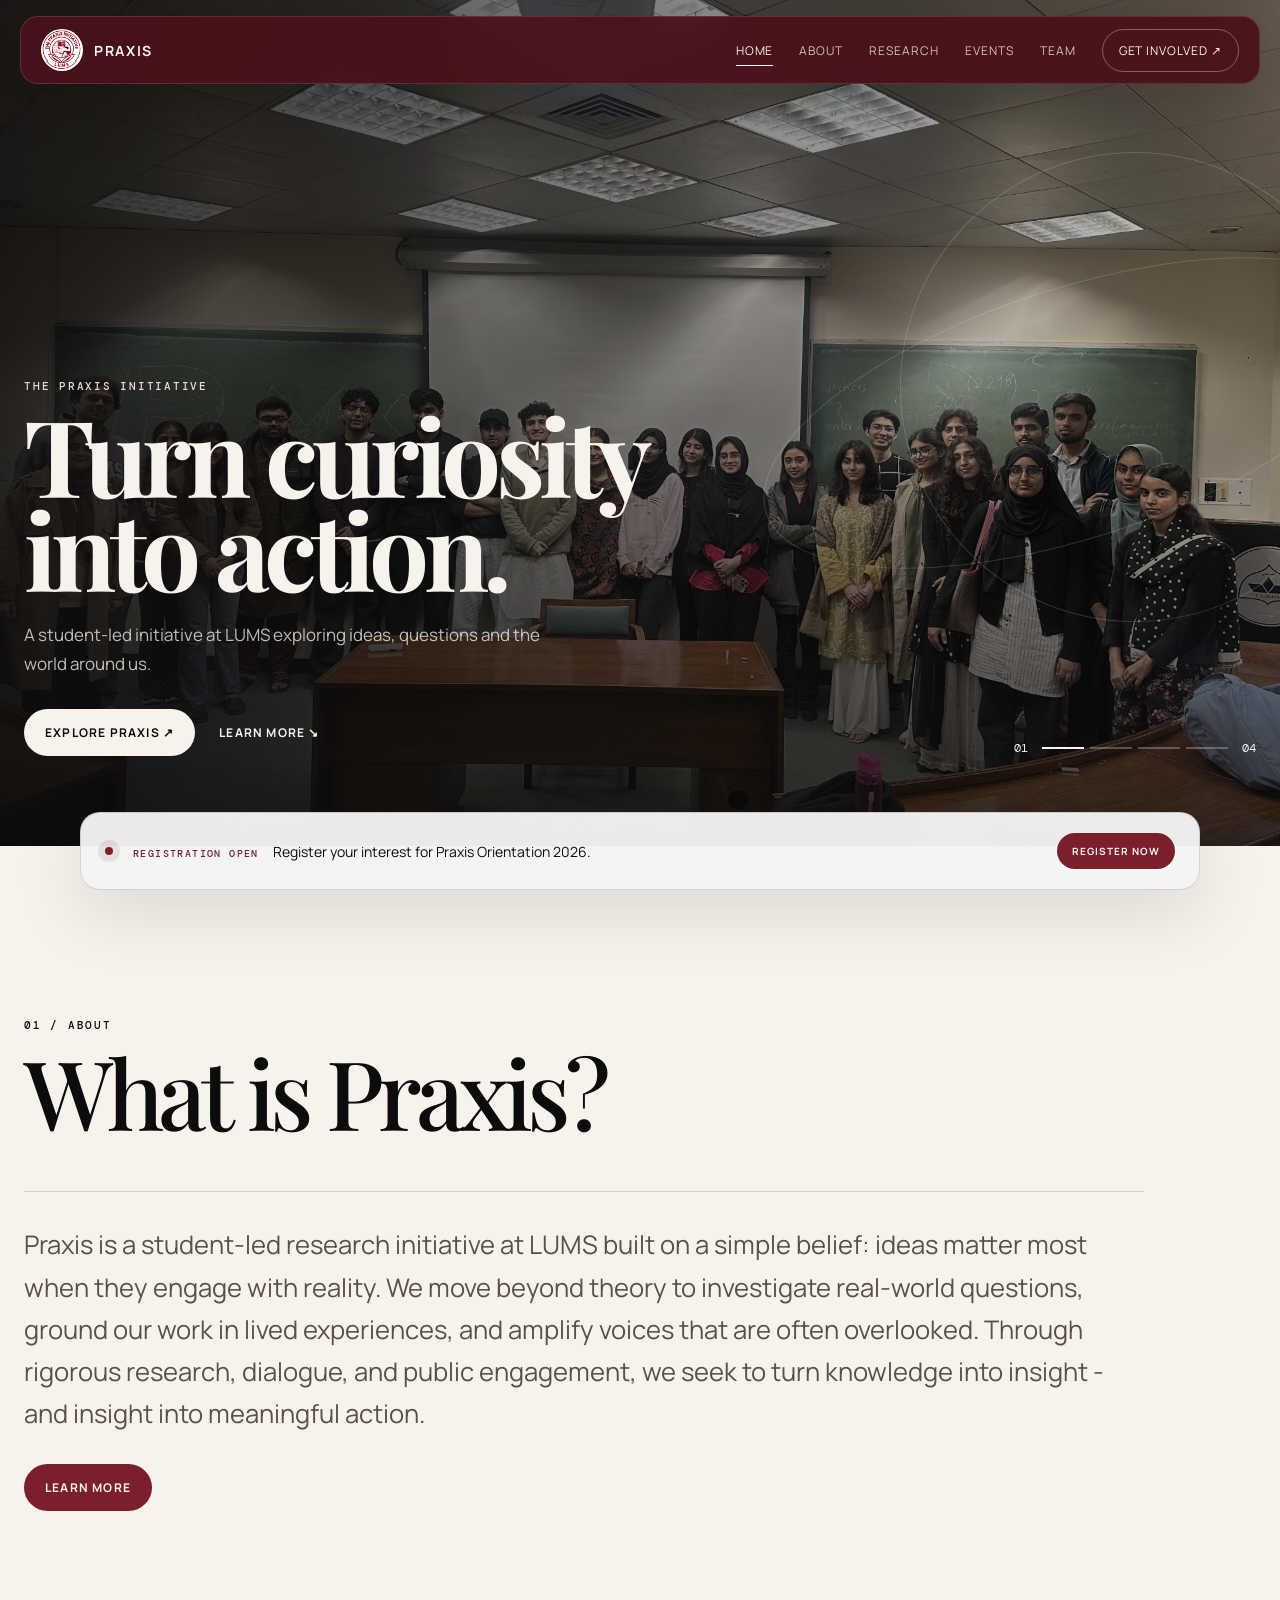
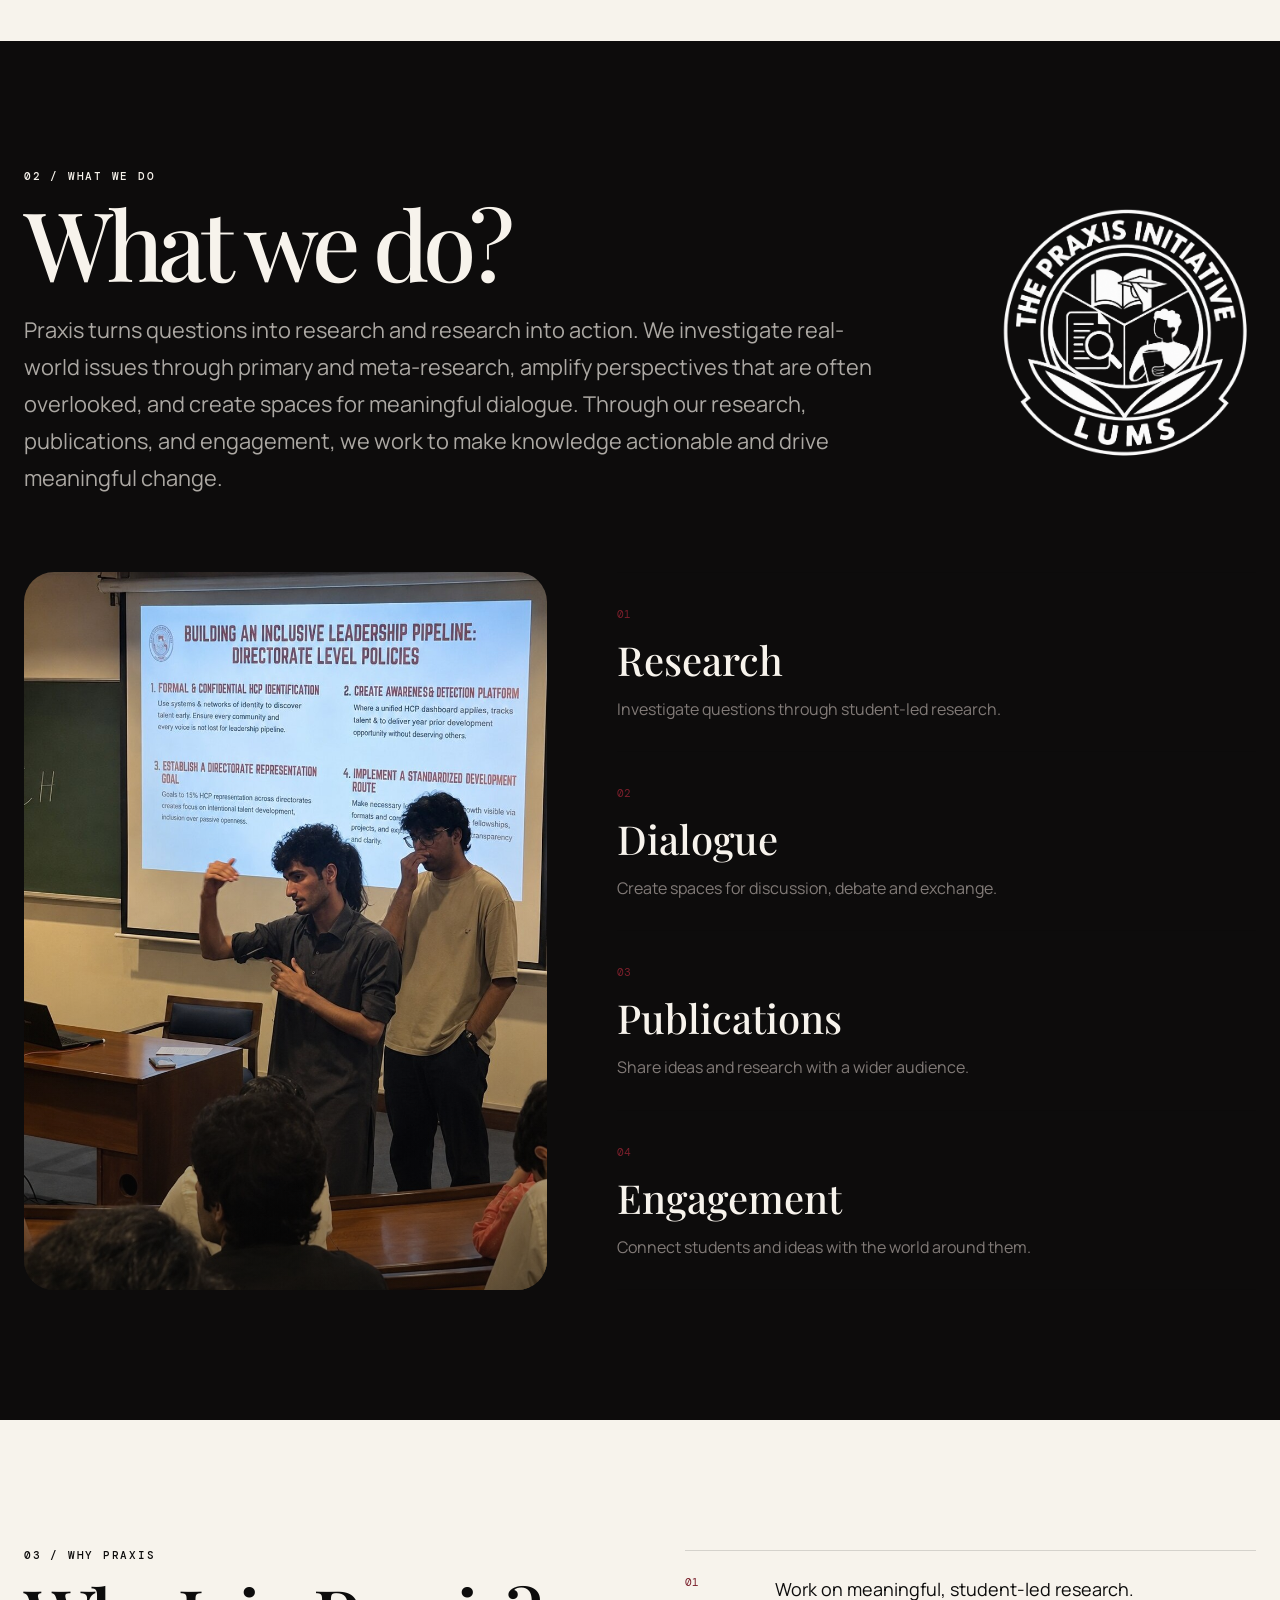
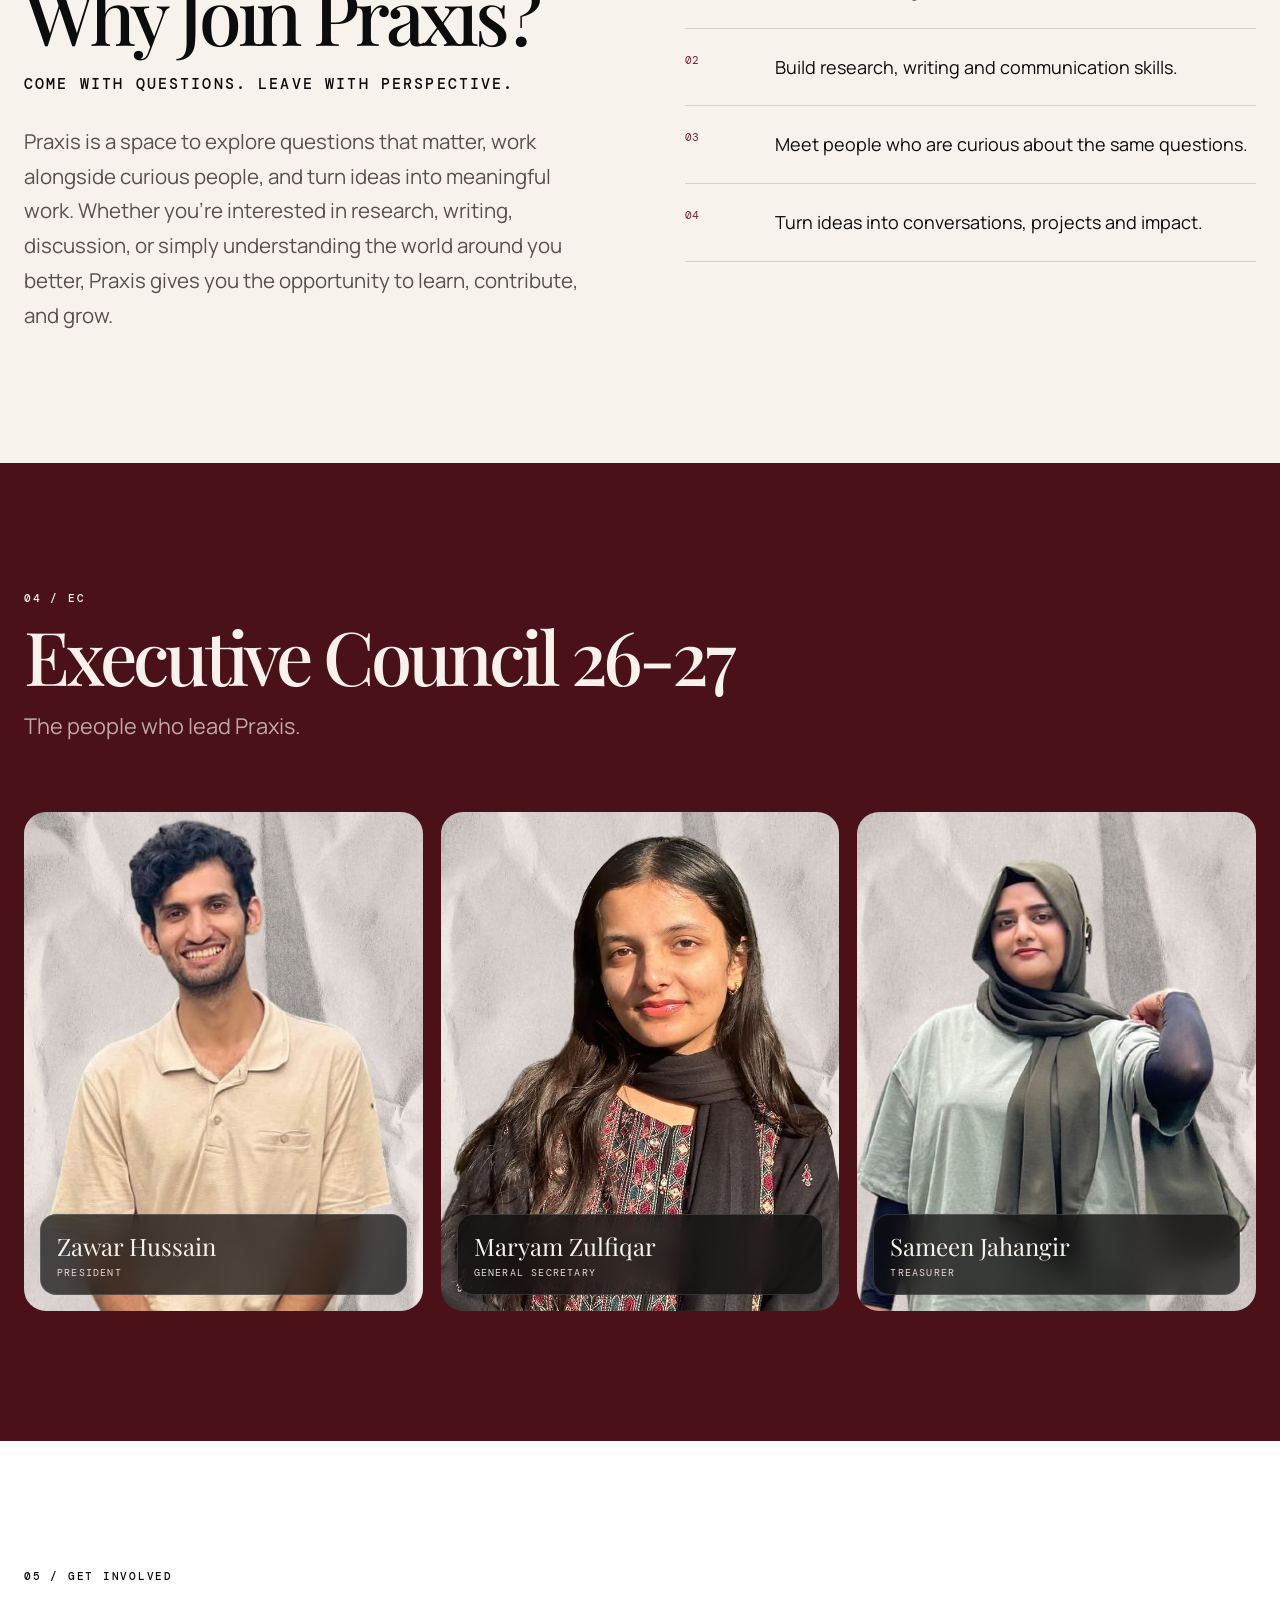
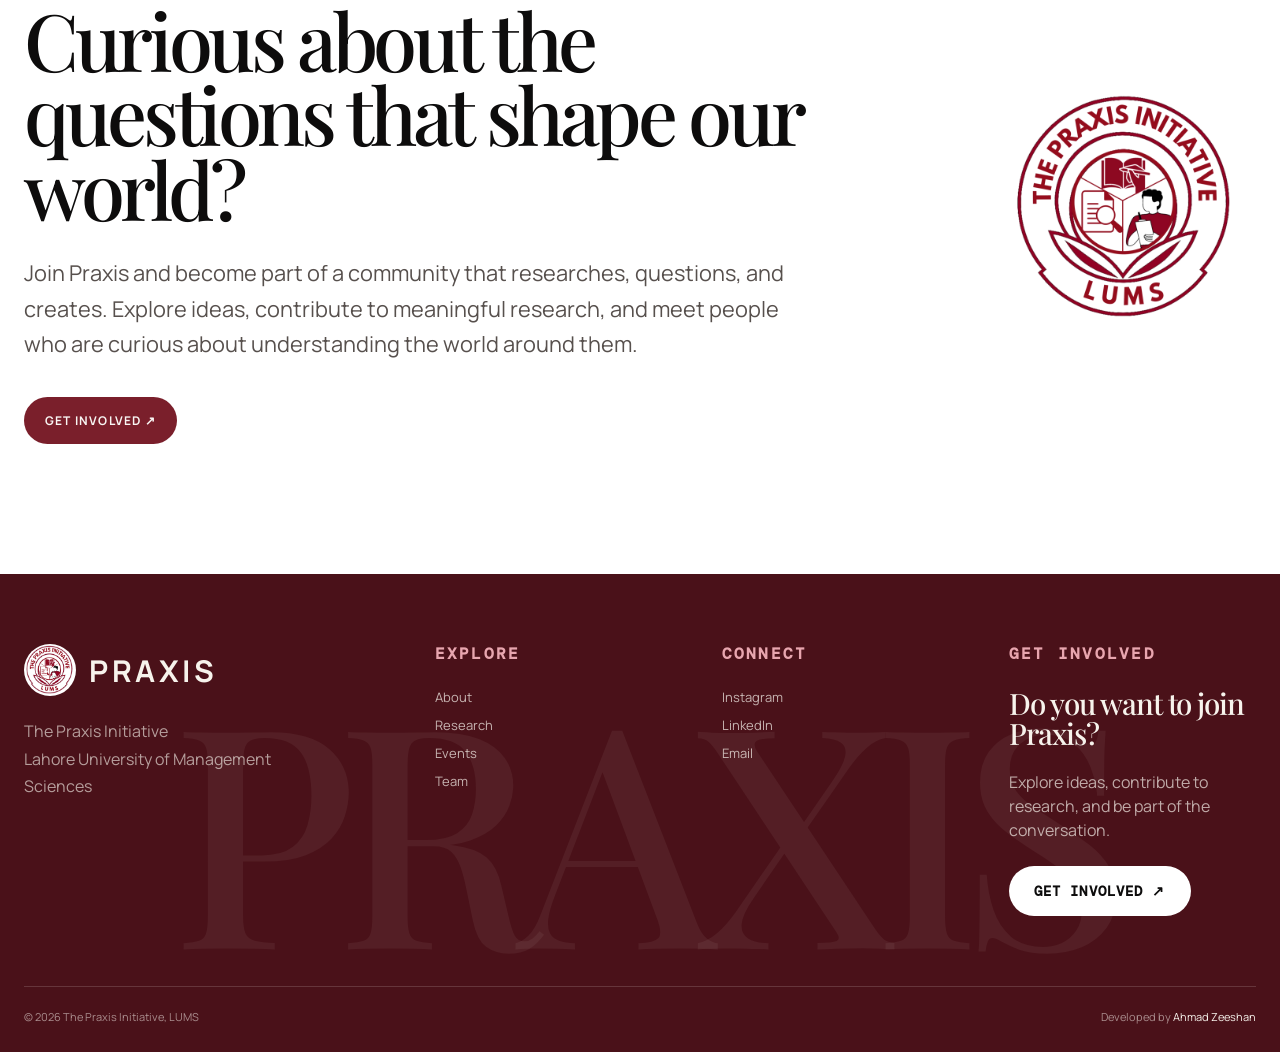
==== commit 1dac9293: "optimize home and about pages" ====
--- a/index.html
+++ b/index.html
@@ -5,7 +5,7 @@
   <meta name="viewport" content="width=device-width, initial-scale=1">
   <meta name="description" content="Praxis — The Praxis Initiative at LUMS.">
   <title>Praxis</title>
-  <link rel="icon" type="image/png" href="images/praxis-favicon-round.png">
+  <link rel="icon" type="image/png" href="images/favicon.png">
   <link rel="stylesheet" href="css/styles.css">
 </head>
 <body>
@@ -13,7 +13,7 @@
 <header class="site-header">
   <nav class="navbar">
     <a class="brand" href="index.html" aria-label="Praxis home">
-      <img src="images/praxis-logo.jpg" alt="Praxis logo">
+      <img src="images/logo.jpg" alt="Praxis logo">
       <span class="brand-word">PRAXIS</span>
     </a>
     <div class="nav-links">
@@ -67,33 +67,7 @@
 </div>
 
 <section class="section" id="about">
-  <style>
-    .about-home-wrap { width:100%; }
-    .about-home-heading .eyebrow { margin-bottom:18px; }
-    .about-home-heading h2 {
-      margin:0;
-      font-family:var(--serif);
-      font-size:clamp(58px,7.5vw,104px);
-      line-height:.88;
-      letter-spacing:-.055em;
-      font-weight:500;
-      max-width:900px;
-    }
-    .about-home-description {
-      margin-top:58px;
-      padding-top:32px;
-      border-top:1px solid rgba(13,12,12,.14);
-      max-width:1120px;
-    }
-    .about-home-description p {
-      margin:0 0 28px;
-      max-width:1120px;
-      font-size:clamp(20px,2vw,28px);
-      line-height:1.65;
-      color:#57504D;
-    }
-  </style>
-  <div class="container">
+<div class="container">
     <div class="about-home-wrap">
       <div class="about-home-heading">
         <div class="eyebrow" data-bind="about.eyebrow"></div>
@@ -109,66 +83,7 @@
 </section>
 
 <section class="section section-dark">
-  <style>
-    .what-home-top {
-      display:grid;
-      grid-template-columns:minmax(0, 1fr) 260px;
-      gap:70px;
-      align-items:center;
-      margin-bottom:75px;
-    }
-    .what-home-heading .eyebrow {
-      margin-bottom:18px;
-    }
-    .what-home-heading h2 {
-      margin:0 0 28px;
-      font-family:var(--serif);
-      font-size:clamp(58px,7.5vw,104px);
-      line-height:.88;
-      letter-spacing:-.055em;
-      font-weight:500;
-      max-width:800px;
-    }
-    .what-home-heading p {
-      margin:0;
-      max-width:850px;
-      font-size:clamp(18px,1.7vw,23px);
-      line-height:1.7;
-      color:rgba(247,243,236,.68);
-    }
-    .what-home-logo {
-      width:260px;
-      height:260px;
-      justify-self:end;
-      display:grid;
-      place-items:center;
-      padding:0;
-      background:transparent;
-      border:0;
-      box-shadow:none;
-    }
-    .what-home-logo img {
-      width:100%;
-      height:100%;
-      object-fit:contain;
-      display:block;
-    }
-    @media (max-width:900px) {
-      .what-home-top {
-        grid-template-columns:1fr;
-        gap:38px;
-        align-items:start;
-        margin-bottom:60px;
-      }
-      .what-home-logo {
-        justify-self:start;
-        width:210px;
-        height:210px;
-      }
-    }
-  </style>
-
-  <div class="container">
+<div class="container">
     <div class="what-home-top">
       <div class="what-home-heading">
         <div class="eyebrow" data-bind="whatWeDo.eyebrow"></div>
@@ -177,7 +92,7 @@
       </div>
 
       <div class="what-home-logo">
-        <img src="images/praxis-logo-transparent.png" alt="Praxis logo">
+        <img src="images/transparent-logo-white.png" alt="Praxis logo">
       </div>
     </div>
 
@@ -194,60 +109,7 @@
 </section>
 
 <section class="section">
-  <style>
-    .why-praxis-grid {
-      display:grid;
-      grid-template-columns:minmax(0, 1fr) minmax(420px, 1fr);
-      gap:90px;
-      align-items:start;
-    }
-    .why-praxis-left {
-      max-width:720px;
-    }
-    .why-praxis-left .eyebrow {
-      margin-bottom:18px;
-    }
-    .why-praxis-title {
-      margin:0 0 24px;
-      font-family:var(--serif);
-      font-size:clamp(52px,6vw,86px);
-      line-height:.93;
-      letter-spacing:-.055em;
-      font-weight:500;
-      max-width:760px;
-    }
-    .why-praxis-heading {
-      margin:0 0 28px;
-      font-family:var(--mono);
-      font-size:clamp(13px,1.2vw,17px);
-      line-height:1.4;
-      letter-spacing:.14em;
-      text-transform:uppercase;
-      font-weight:500;
-      max-width:700px;
-    }
-    .why-praxis-description {
-      margin:0;
-      max-width:680px;
-      font-size:clamp(18px,1.6vw,22px);
-      line-height:1.7;
-      color:#57504D;
-    }
-    .why-praxis-items {
-      margin-top:0;
-    }
-    @media (max-width:900px) {
-      .why-praxis-grid {
-        grid-template-columns:1fr;
-        gap:55px;
-      }
-      .why-praxis-left {
-        max-width:800px;
-      }
-    }
-  </style>
-
-  <div class="container">
+<div class="container">
     <div class="why-praxis-grid">
       <div class="why-praxis-left">
         <div class="eyebrow" data-bind="whyJoin.eyebrow"></div>
@@ -267,111 +129,18 @@
 </section>
 
 <section class="section section-maroon">
-  <style>
-    .ec-home-header {
-      display:block;
-      margin-bottom:70px;
-    }
-    .ec-home-header .eyebrow {
-      margin-bottom:18px;
-    }
-    .ec-home-header h2 {
-      margin:0 0 20px;
-      text-align:left;
-      font-family:var(--serif);
-      font-size:clamp(48px,5.8vw,94px);
-      line-height:.92;
-      letter-spacing:-.055em;
-      font-weight:500;
-      white-space:nowrap;
-    }
-    .ec-home-header p {
-      margin:0;
-      text-align:left;
-      font-size:clamp(18px,1.7vw,23px);
-      line-height:1.5;
-      color:rgba(247,243,236,.68);
-    }
-    @media (max-width:900px) {
-      .ec-home-header h2 {
-        white-space:normal;
-      }
-    }
-  </style>
-
-  <div class="container">
+<div class="container">
     <div class="ec-home-header">
-      <div class="eyebrow" data-bind="foundingMembers.eyebrow"></div>
-      <h2 data-bind="foundingMembers.heading"></h2>
-      <p data-bind="foundingMembers.intro"></p>
-    </div>
-    <div class="founders" data-members="foundingMembers.members"></div>
+      <div class="eyebrow" data-bind="ec.eyebrow"></div>
+      <h2 data-bind="ec.heading"></h2>
+      <p data-bind="ec.intro"></p>
+    </div>
+    <div class="ec-members" data-members="ec.members"></div>
   </div>
 </section>
 
 <section class="section final-cta-home">
-  <style>
-    .final-cta-home {
-      background:#FFFFFF;
-      color:var(--ink);
-      overflow:hidden;
-    }
-    .final-cta-home .final-cta-grid {
-      display:grid;
-      grid-template-columns:minmax(0,1.35fr) minmax(220px,.65fr);
-      gap:80px;
-      align-items:center;
-    }
-    .final-cta-home .eyebrow {
-      margin-bottom:20px;
-      color:var(--ink);
-    }
-    .final-cta-home h2 {
-      margin:0 0 30px;
-      max-width:900px;
-      font-family:var(--serif);
-      font-size:clamp(48px,6.2vw,92px);
-      line-height:.94;
-      letter-spacing:-.055em;
-      font-weight:500;
-    }
-    .final-cta-home p {
-      margin:0 0 34px;
-      max-width:760px;
-      font-size:clamp(18px,1.7vw,23px);
-      line-height:1.65;
-      color:#57504D;
-    }
-    .final-cta-home .final-cta-logo {
-      width:min(260px,100%);
-      aspect-ratio:1;
-      justify-self:end;
-      display:grid;
-      place-items:center;
-    }
-    .final-cta-home .final-cta-logo img {
-      width:100%;
-      height:100%;
-      object-fit:contain;
-      display:block;
-    }
-    .final-cta-home .button-primary {
-      background:var(--maroon);
-      color:#f8f5f3;
-    }
-    @media (max-width:900px) {
-      .final-cta-home .final-cta-grid {
-        grid-template-columns:1fr;
-        gap:45px;
-      }
-      .final-cta-home .final-cta-logo {
-        justify-self:start;
-        width:180px;
-      }
-    }
-  </style>
-
-  <div class="container">
+<div class="container">
     <div class="final-cta-grid">
       <div>
         <div class="eyebrow">05 / GET INVOLVED</div>
@@ -381,7 +150,7 @@
       </div>
 
       <div class="final-cta-logo">
-        <img src="images/praxis-logo-transparent.png" alt="Praxis logo">
+        <img src="images/transparent-logo-maroon.png" alt="Praxis logo">
       </div>
     </div>
   </div>
@@ -390,130 +159,13 @@
 
 
 <footer class="site-footer praxis-footer">
-  <style>
-    .praxis-footer {
-      position:relative;
-      overflow:hidden;
-    }
-
-    /* Large PRAXIS watermark centered behind the entire footer */
-    .praxis-footer .footer-bg-word {
-      position:absolute;
-      left:50%;
-      top:52%;
-      transform:translate(-50%,-50%);
-      z-index:0;
-      font-family:var(--serif);
-      font-size:clamp(180px,24vw,430px);
-      line-height:.72;
-      letter-spacing:-.07em;
-      font-weight:500;
-      color:rgba(247,243,236,.055);
-      white-space:nowrap;
-      pointer-events:none;
-      user-select:none;
-    }
-
-    .praxis-footer .container {
-      position:relative;
-      z-index:2;
-    }
-
-    .praxis-footer .footer-brand-row {
-      display:flex;
-      align-items:center;
-      gap:13px;
-      margin-bottom:22px;
-    }
-
-    /* Same JPG logo as the navbar, displayed as a circular mark */
-    .praxis-footer .footer-logo {
-      width:52px;
-      height:52px;
-      object-fit:cover;
-      object-position:center;
-      border-radius:50%;
-      display:block;
-      flex:0 0 auto;
-    }
-
-    .praxis-footer .footer-brand {
-      margin:0;
-    }
-
-    /* Larger contrasting section headings */
-    .praxis-footer .footer-heading {
-      margin-bottom:24px;
-      font-family:var(--mono);
-      font-size:16px;
-      line-height:1.2;
-      letter-spacing:.14em;
-      text-transform:uppercase;
-      font-weight:800;
-      color:#E8A6AF;
-    }
-
-    .praxis-footer .footer-join-copy {
-      margin:0 0 22px;
-      max-width:300px;
-      font-family:var(--serif);
-      font-size:clamp(25px,2.3vw,36px);
-      line-height:1.02;
-      letter-spacing:-.035em;
-      font-weight:500;
-    }
-
-    .praxis-footer .footer-join-text {
-      margin:0 0 24px;
-      max-width:310px;
-      color:rgba(247,243,236,.68);
-      line-height:1.5;
-    }
-
-    /* Larger white Get Involved button */
-    .praxis-footer .footer-join-button {
-      display:inline-flex;
-      align-items:center;
-      gap:10px;
-      padding:16px 25px;
-      border-radius:999px;
-      background:#FFFFFF;
-      color:var(--ink);
-      font-family:var(--mono);
-      font-size:14px;
-      font-weight:800;
-      letter-spacing:.08em;
-      text-transform:uppercase;
-      text-decoration:none;
-      transition:transform .2s ease;
-    }
-
-    .praxis-footer .footer-join-button:hover {
-      transform:translateY(-2px);
-    }
-
-    @media (max-width:700px) {
-      .praxis-footer .footer-bg-word {
-        left:50%;
-        top:65%;
-        transform:translate(-50%,-50%);
-        font-size:180px;
-      }
-
-      .praxis-footer .footer-join-copy,
-      .praxis-footer .footer-join-text {
-        max-width:none;
-      }
-    }
-  </style>
-
-  <div class="footer-bg-word" aria-hidden="true">PRAXIS</div>
+<div class="footer-bg-word" aria-hidden="true">PRAXIS</div>
 
   <div class="container">
     <div class="footer-top">
       <div>
         <div class="footer-brand-row">
-          <img class="footer-logo" src="images/praxis-logo.jpg" alt="Praxis logo">
+          <img class="footer-logo" src="images/logo.jpg" alt="Praxis logo">
           <div class="footer-brand">PRAXIS</div>
         </div>
         <p class="footer-tag">The Praxis Initiative <br>Lahore University of Management Sciences</p>
@@ -553,524 +205,8 @@
   </div>
 </footer>
 <script src="data/site.js"></script>
-<script>
-  document.addEventListener("DOMContentLoaded", function () {
-    const footer = window.PRAXIS_CONTENT?.footer || {};
-
-    const links = {
-      instagram: footer.instagram,
-      linkedin: footer.linkedin,
-      email: footer.email
-    };
-
-    Object.entries(links).forEach(([key, value]) => {
-      const link = document.querySelector(`[data-footer-link="${key}"]`);
-      if (!link || !value) return;
-
-      let url = value.trim();
-
-      // Support values accidentally written as Markdown links:
-      // [https://example.com](https://example.com)
-      const markdownMatch = url.match(/\]\(([^)]+)\)/);
-      if (markdownMatch) url = markdownMatch[1];
-
-      if (key === "email") {
-        url = url.replace(/^mailto:/i, "");
-        link.href = `mailto:${url}`;
-      } else {
-        link.href = url;
-        link.target = "_blank";
-        link.rel = "noopener noreferrer";
-      }
-    });
-  });
-</script>
-
-<script>
-  document.addEventListener("DOMContentLoaded", function () {
-    const members = window.PRAXIS_CONTENT?.foundingMembers?.members || [];
-    const container = document.querySelector('[data-members="foundingMembers.members"]');
-
-    if (!container) return;
-
-    container.innerHTML = members.map(member => `
-      <article class="founder-card">
-        <img src="${member.image}" alt="${member.name}">
-        <div class="founder-meta">
-          <div class="founder-name">${member.name}</div>
-          <div class="founder-role">${member.role}</div>
-        </div>
-      </article>
-    `).join("");
-  });
-</script>
-
 <script src="js/main.js"></script>
 
 
-<!-- Responsive optimization only: preserves the finalized desktop design. -->
-<style id="home-responsive-optimization">
-  /* Tablet / intermediate widths */
-  @media (max-width:1100px) {
-    .hero-content,
-    .container { max-width:100%; }
-
-    .hero-content { padding-left:clamp(24px,4vw,48px); padding-right:clamp(24px,4vw,48px); }
-
-    .hero-copy { max-width:min(720px, 72vw); }
-    .hero-description { max-width:620px; }
-
-    .hero-counter { right:clamp(24px,4vw,48px); }
-
-    .work-grid {
-      grid-template-columns:minmax(0,1.05fr) minmax(280px,.95fr);
-      gap:clamp(36px,5vw,70px);
-    }
-
-    .why-praxis-grid {
-      grid-template-columns:minmax(0,1fr) minmax(330px,.9fr);
-      gap:clamp(42px,6vw,70px);
-    }
-
-    .final-cta-home .final-cta-grid {
-      grid-template-columns:minmax(0,1.2fr) minmax(180px,.55fr);
-      gap:50px;
-    }
-  }
-
-  /* Tablet */
-  @media (max-width:900px) {
-    .hero-content {
-      padding-top:clamp(100px,14vh,150px);
-      padding-bottom:clamp(90px,12vh,130px);
-    }
-
-    .hero-copy { max-width:760px; }
-
-    .hero-actions { flex-wrap:wrap; }
-
-    .announcement {
-      gap:18px;
-    }
-
-    .about-home-heading h2,
-    .what-home-heading h2 {
-      font-size:clamp(52px,8vw,78px);
-    }
-
-    .about-home-description {
-      margin-top:44px;
-    }
-
-    .work-grid {
-      grid-template-columns:1fr;
-    }
-
-    .work-image {
-      max-width:760px;
-    }
-
-    .work-list {
-      width:100%;
-    }
-
-    .why-praxis-grid {
-      grid-template-columns:1fr;
-      gap:55px;
-    }
-
-    .join-items {
-      width:100%;
-    }
-
-    .founders {
-      grid-template-columns:repeat(2,minmax(0,1fr));
-    }
-
-    .final-cta-home .final-cta-grid {
-      grid-template-columns:1fr;
-      gap:45px;
-    }
-
-    .final-cta-home .final-cta-logo {
-      justify-self:start;
-      width:180px;
-    }
-  }
-
-  /* Mobile */
-  @media (max-width:767px) {
-    .hero-content {
-      min-height:100svh;
-      padding:clamp(92px,15vh,125px) 22px 34px;
-      display:flex;
-      flex-direction:column;
-      justify-content:flex-end;
-    }
-
-    .hero-copy {
-      width:100%;
-      max-width:none;
-    }
-
-    .hero-eyebrow {
-      margin-bottom:14px;
-    }
-
-    .hero-copy h1,
-    .hero h1 {
-      max-width:100%;
-      font-size:clamp(48px,13vw,76px);
-      line-height:.92;
-      overflow-wrap:normal;
-      word-break:normal;
-    }
-
-    .hero-description {
-      max-width:34rem;
-      margin-top:20px;
-      font-size:16px;
-      line-height:1.55;
-    }
-
-    .hero-actions {
-      margin-top:24px;
-      gap:14px;
-      align-items:flex-start;
-    }
-
-    .hero-actions .button,
-    .hero-actions .text-link {
-      min-height:46px;
-    }
-
-    .hero-counter {
-      position:relative;
-      right:auto;
-      bottom:auto;
-      margin-top:28px;
-      align-self:flex-start;
-    }
-
-    .hero-progress button {
-      min-width:28px;
-      min-height:28px;
-    }
-
-    .announcement {
-      display:grid;
-      grid-template-columns:auto 1fr;
-      align-items:start;
-      gap:12px 14px;
-      padding:18px 22px;
-    }
-
-    .announcement-copy {
-      min-width:0;
-    }
-
-    .announcement-label,
-    .announcement-text {
-      display:block;
-    }
-
-    .announcement-text {
-      margin-top:4px;
-      line-height:1.45;
-    }
-
-    .announcement .button {
-      grid-column:2;
-      justify-self:start;
-      min-height:44px;
-      white-space:nowrap;
-    }
-
-    .section {
-      padding-top:clamp(68px,11vw,92px);
-      padding-bottom:clamp(68px,11vw,92px);
-    }
-
-    .about-home-heading h2,
-    .what-home-heading h2 {
-      font-size:clamp(50px,14vw,72px);
-      line-height:.9;
-    }
-
-    .about-home-description {
-      margin-top:38px;
-      padding-top:24px;
-    }
-
-    .about-home-description p {
-      font-size:clamp(17px,4.7vw,20px);
-      line-height:1.6;
-    }
-
-    .what-home-top {
-      grid-template-columns:1fr;
-      gap:28px;
-      margin-bottom:48px;
-    }
-
-    .what-home-heading p {
-      font-size:17px;
-      line-height:1.6;
-    }
-
-    .what-home-logo {
-      width:150px;
-      height:150px;
-      justify-self:start;
-    }
-
-    .work-grid {
-      gap:38px;
-    }
-
-    .work-image {
-      width:100%;
-      max-width:none;
-    }
-
-    .work-image img {
-      width:100%;
-      max-width:100%;
-      height:auto;
-      display:block;
-    }
-
-    .work-list {
-      width:100%;
-    }
-
-    .work-item {
-      padding:22px 0;
-    }
-
-    .work-item h3 {
-      font-size:clamp(22px,6vw,30px);
-    }
-
-    .work-item p {
-      max-width:32rem;
-      line-height:1.55;
-    }
-
-    .why-praxis-grid {
-      grid-template-columns:1fr;
-      gap:42px;
-    }
-
-    .why-praxis-title {
-      font-size:clamp(48px,12.5vw,68px);
-      line-height:.92;
-    }
-
-    .why-praxis-heading {
-      font-size:12px;
-      line-height:1.5;
-      letter-spacing:.12em;
-    }
-
-    .why-praxis-description {
-      font-size:17px;
-      line-height:1.6;
-    }
-
-    .join-item p {
-      line-height:1.5;
-    }
-
-    .ec-home-header {
-      margin-bottom:44px;
-    }
-
-    .ec-home-header h2 {
-      font-size:clamp(46px,11.5vw,70px);
-      line-height:.94;
-      white-space:normal;
-      overflow-wrap:break-word;
-    }
-
-    .ec-home-header p {
-      font-size:17px;
-      line-height:1.5;
-    }
-
-    .founders {
-      grid-template-columns:1fr;
-      gap:28px;
-    }
-
-    .founder-card {
-      width:100%;
-    }
-
-    .founder-card img {
-      width:100%;
-      max-width:100%;
-      height:auto;
-      display:block;
-    }
-
-    .final-cta-home .final-cta-grid {
-      gap:38px;
-    }
-
-    .final-cta-home h2 {
-      font-size:clamp(46px,12vw,70px);
-      line-height:.94;
-    }
-
-    .final-cta-home p {
-      font-size:17px;
-      line-height:1.6;
-    }
-
-    .final-cta-home .final-cta-logo {
-      width:150px;
-      max-width:45vw;
-    }
-
-    /* Footer: preserve its design, only make the existing columns usable. */
-    .praxis-footer .footer-top {
-      grid-template-columns:1fr 1fr;
-      gap:42px 28px;
-    }
-
-    .praxis-footer .footer-brand-row {
-      margin-bottom:16px;
-    }
-
-    .praxis-footer .footer-logo {
-      width:44px;
-      height:44px;
-    }
-
-    .praxis-footer .footer-heading {
-      font-size:13px;
-      margin-bottom:16px;
-    }
-
-    .praxis-footer .footer-join-copy {
-      font-size:26px;
-    }
-
-    .praxis-footer .footer-join-button {
-      min-height:46px;
-      padding:14px 20px;
-    }
-
-    .praxis-footer .footer-bottom {
-      gap:12px;
-    }
-  }
-
-  /* Small phones */
-  @media (max-width:480px) {
-    .hero-content {
-      padding-left:18px;
-      padding-right:18px;
-    }
-
-    .hero-copy h1,
-    .hero h1 {
-      font-size:clamp(46px,14.5vw,64px);
-    }
-
-    .hero-actions {
-      flex-direction:column;
-      align-items:stretch;
-      width:100%;
-    }
-
-    .hero-actions .button {
-      width:max-content;
-      max-width:100%;
-    }
-
-    .hero-actions .text-link {
-      width:max-content;
-    }
-
-    .announcement {
-      padding-left:18px;
-      padding-right:18px;
-    }
-
-    .about-home-heading h2,
-    .what-home-heading h2 {
-      font-size:clamp(46px,14vw,64px);
-    }
-
-    .what-home-logo {
-      width:125px;
-      height:125px;
-    }
-
-    .ec-home-header h2 {
-      font-size:clamp(44px,13vw,62px);
-    }
-
-    .praxis-footer .footer-top {
-      grid-template-columns:1fr;
-      gap:34px;
-    }
-
-    .praxis-footer .footer-bg-word {
-      font-size:150px;
-      top:68%;
-    }
-
-    .praxis-footer .footer-bottom {
-      flex-direction:column;
-      align-items:flex-start;
-    }
-  }
-
-  @media (max-width:375px) {
-    .hero-content {
-      padding-left:16px;
-      padding-right:16px;
-    }
-
-    .hero-copy h1,
-    .hero h1 {
-      font-size:46px;
-    }
-
-    .section {
-      padding-top:62px;
-      padding-bottom:62px;
-    }
-
-    .about-home-heading h2,
-    .what-home-heading h2 {
-      font-size:44px;
-    }
-
-    .why-praxis-title,
-    .final-cta-home h2 {
-      font-size:44px;
-    }
-
-    .ec-home-header h2 {
-      font-size:42px;
-    }
-  }
-
-  @media (prefers-reduced-motion: reduce) {
-    .hero-orbit,
-    .hero-glow,
-    * {
-      scroll-behavior:auto !important;
-      transition-duration:.01ms !important;
-      animation-duration:.01ms !important;
-      animation-iteration-count:1 !important;
-    }
-  }
-</style>
-
 </body>
-</html>+</html>
--- a/css/styles.css
+++ b/css/styles.css
@@ -158,13 +158,13 @@
 .join-item::before { counter-increment:join; content:"0" counter(join); font:11px var(--mono); color:var(--maroon); }
 .join-item p { margin:0; font-size:18px; line-height:1.6; }
 
-.founders { display:grid; grid-template-columns:repeat(3, 1fr); gap:18px; }
-.founder-card { position:relative; overflow:hidden; border-radius:22px; background:var(--rose); aspect-ratio:4/5; }
-.founder-card img { width:100%; height:100%; object-fit:cover; transition:transform .6s ease; }
-.founder-card:hover img { transform:scale(1.04); }
-.founder-meta { position:absolute; left:16px; right:16px; bottom:16px; padding:15px 16px; background:rgba(13,12,12,.72); color:var(--ivory); border:1px solid rgba(255,255,255,.14); border-radius:16px; backdrop-filter:blur(12px); }
-.founder-name { font-family:var(--serif); font-size:24px; }
-.founder-role { margin-top:4px; font:10px var(--mono); letter-spacing:.12em; text-transform:uppercase; color:var(--rose); }
+.ec-members { display:grid; grid-template-columns:repeat(3, 1fr); gap:18px; }
+.ec-card { position:relative; overflow:hidden; border-radius:22px; background:var(--rose); aspect-ratio:4/5; }
+.ec-card img { width:100%; height:100%; object-fit:cover; transition:transform .6s ease; }
+.ec-card:hover img { transform:scale(1.04); }
+.ec-meta { position:absolute; left:16px; right:16px; bottom:16px; padding:15px 16px; background:rgba(13,12,12,.72); color:var(--ivory); border:1px solid rgba(255,255,255,.14); border-radius:16px; backdrop-filter:blur(12px); }
+.ec-name { font-family:var(--serif); font-size:24px; }
+.ec-role { margin-top:4px; font:10px var(--mono); letter-spacing:.12em; text-transform:uppercase; color:var(--rose); }
 
 .final-cta { text-align:center; padding:150px 0; }
 .final-cta h2 { font-family:var(--serif); font-size:clamp(64px,10vw,150px); line-height:.83; letter-spacing:-.06em; font-weight:500; margin:18px auto 36px; max-width:1000px; }
@@ -222,8 +222,8 @@
   .section-header, .about-grid, .work-grid, .join-grid, .content-grid { grid-template-columns:1fr; }
   .about-visual { min-height:400px; }
   .work-image { min-height:420px; order:-1; }
-  .founders { grid-template-columns:1fr; }
-  .founder-card { max-width:520px; width:100%; margin:auto; }
+  .ec-members { grid-template-columns:1fr; }
+  .ec-card { max-width:520px; width:100%; margin:auto; }
   .footer-top { grid-template-columns:1fr 1fr; }
 }
 @media (max-width: 560px) {
@@ -239,3 +239,1017 @@
   .footer-top { grid-template-columns:1fr; }
   .footer-bottom { flex-direction:column; }
 }
+
+/* ==========================================================================
+   HOME PAGE
+   ========================================================================== */
+.about-home-wrap { width:100%; }
+    .about-home-heading .eyebrow { margin-bottom:18px; }
+    .about-home-heading h2 {
+      margin:0;
+      font-family:var(--serif);
+      font-size:clamp(58px,7.5vw,104px);
+      line-height:.88;
+      letter-spacing:-.055em;
+      font-weight:500;
+      max-width:900px;
+    }
+    .about-home-description {
+      margin-top:58px;
+      padding-top:32px;
+      border-top:1px solid rgba(13,12,12,.14);
+      max-width:1120px;
+    }
+    .about-home-description p {
+      margin:0 0 28px;
+      max-width:1120px;
+      font-size:clamp(20px,2vw,28px);
+      line-height:1.65;
+      color:#57504D;
+    }
+
+.what-home-top {
+      display:grid;
+      grid-template-columns:minmax(0, 1fr) 260px;
+      gap:70px;
+      align-items:center;
+      margin-bottom:75px;
+    }
+    .what-home-heading .eyebrow {
+      margin-bottom:18px;
+    }
+    .what-home-heading h2 {
+      margin:0 0 28px;
+      font-family:var(--serif);
+      font-size:clamp(58px,7.5vw,104px);
+      line-height:.88;
+      letter-spacing:-.055em;
+      font-weight:500;
+      max-width:800px;
+    }
+    .what-home-heading p {
+      margin:0;
+      max-width:850px;
+      font-size:clamp(18px,1.7vw,23px);
+      line-height:1.7;
+      color:rgba(247,243,236,.68);
+    }
+    .what-home-logo {
+      width:260px;
+      height:260px;
+      justify-self:end;
+      display:grid;
+      place-items:center;
+      padding:0;
+      background:transparent;
+      border:0;
+      box-shadow:none;
+    }
+    .what-home-logo img {
+      width:100%;
+      height:100%;
+      object-fit:contain;
+      display:block;
+    }
+    @media (max-width:900px) {
+      .what-home-top {
+        grid-template-columns:1fr;
+        gap:38px;
+        align-items:start;
+        margin-bottom:60px;
+      }
+      .what-home-logo {
+        justify-self:start;
+        width:210px;
+        height:210px;
+      }
+    }
+
+.why-praxis-grid {
+      display:grid;
+      grid-template-columns:minmax(0, 1fr) minmax(420px, 1fr);
+      gap:90px;
+      align-items:start;
+    }
+    .why-praxis-left {
+      max-width:720px;
+    }
+    .why-praxis-left .eyebrow {
+      margin-bottom:18px;
+    }
+    .why-praxis-title {
+      margin:0 0 24px;
+      font-family:var(--serif);
+      font-size:clamp(52px,6vw,86px);
+      line-height:.93;
+      letter-spacing:-.055em;
+      font-weight:500;
+      max-width:760px;
+    }
+    .why-praxis-heading {
+      margin:0 0 28px;
+      font-family:var(--mono);
+      font-size:clamp(13px,1.2vw,17px);
+      line-height:1.4;
+      letter-spacing:.14em;
+      text-transform:uppercase;
+      font-weight:500;
+      max-width:700px;
+    }
+    .why-praxis-description {
+      margin:0;
+      max-width:680px;
+      font-size:clamp(18px,1.6vw,22px);
+      line-height:1.7;
+      color:#57504D;
+    }
+    .why-praxis-items {
+      margin-top:0;
+    }
+    @media (max-width:900px) {
+      .why-praxis-grid {
+        grid-template-columns:1fr;
+        gap:55px;
+      }
+      .why-praxis-left {
+        max-width:800px;
+      }
+    }
+
+.ec-home-header {
+      display:block;
+      margin-bottom:70px;
+    }
+    .ec-home-header .eyebrow {
+      margin-bottom:18px;
+    }
+    .ec-home-header h2 {
+      margin:0 0 20px;
+      text-align:left;
+      font-family:var(--serif);
+      font-size:clamp(48px,5.8vw,94px);
+      line-height:.92;
+      letter-spacing:-.055em;
+      font-weight:500;
+      white-space:nowrap;
+    }
+    .ec-home-header p {
+      margin:0;
+      text-align:left;
+      font-size:clamp(18px,1.7vw,23px);
+      line-height:1.5;
+      color:rgba(247,243,236,.68);
+    }
+    @media (max-width:900px) {
+      .ec-home-header h2 {
+        white-space:normal;
+      }
+    }
+
+.final-cta-home {
+      background:#FFFFFF;
+      color:var(--ink);
+      overflow:hidden;
+    }
+    .final-cta-home .final-cta-grid {
+      display:grid;
+      grid-template-columns:minmax(0,1.35fr) minmax(220px,.65fr);
+      gap:80px;
+      align-items:center;
+    }
+    .final-cta-home .eyebrow {
+      margin-bottom:20px;
+      color:var(--ink);
+    }
+    .final-cta-home h2 {
+      margin:0 0 30px;
+      max-width:900px;
+      font-family:var(--serif);
+      font-size:clamp(48px,6.2vw,92px);
+      line-height:.94;
+      letter-spacing:-.055em;
+      font-weight:500;
+    }
+    .final-cta-home p {
+      margin:0 0 34px;
+      max-width:760px;
+      font-size:clamp(18px,1.7vw,23px);
+      line-height:1.65;
+      color:#57504D;
+    }
+    .final-cta-home .final-cta-logo {
+      width:min(260px,100%);
+      aspect-ratio:1;
+      justify-self:end;
+      display:grid;
+      place-items:center;
+    }
+    .final-cta-home .final-cta-logo img {
+      width:100%;
+      height:100%;
+      object-fit:contain;
+      display:block;
+    }
+    .final-cta-home .button-primary {
+      background:var(--maroon);
+      color:#f8f5f3;
+    }
+    @media (max-width:900px) {
+      .final-cta-home .final-cta-grid {
+        grid-template-columns:1fr;
+        gap:45px;
+      }
+      .final-cta-home .final-cta-logo {
+        justify-self:start;
+        width:180px;
+      }
+    }
+
+/* ==========================================================================
+   SHARED FOOTER
+   ========================================================================== */
+.praxis-footer {
+      position:relative;
+      overflow:hidden;
+    }
+
+    /* Large PRAXIS watermark centered behind the entire footer */
+    .praxis-footer .footer-bg-word {
+      position:absolute;
+      left:50%;
+      top:52%;
+      transform:translate(-50%,-50%);
+      z-index:0;
+      font-family:var(--serif);
+      font-size:clamp(180px,24vw,430px);
+      line-height:.72;
+      letter-spacing:-.07em;
+      font-weight:500;
+      color:rgba(247,243,236,.055);
+      white-space:nowrap;
+      pointer-events:none;
+      user-select:none;
+    }
+
+    .praxis-footer .container {
+      position:relative;
+      z-index:2;
+    }
+
+    .praxis-footer .footer-brand-row {
+      display:flex;
+      align-items:center;
+      gap:13px;
+      margin-bottom:22px;
+    }
+
+    /* Same JPG logo as the navbar, displayed as a circular mark */
+    .praxis-footer .footer-logo {
+      width:52px;
+      height:52px;
+      object-fit:cover;
+      object-position:center;
+      border-radius:50%;
+      display:block;
+      flex:0 0 auto;
+    }
+
+    .praxis-footer .footer-brand {
+      margin:0;
+    }
+
+    /* Larger contrasting section headings */
+    .praxis-footer .footer-heading {
+      margin-bottom:24px;
+      font-family:var(--mono);
+      font-size:16px;
+      line-height:1.2;
+      letter-spacing:.14em;
+      text-transform:uppercase;
+      font-weight:800;
+      color:#E8A6AF;
+    }
+
+    .praxis-footer .footer-join-copy {
+      margin:0 0 22px;
+      max-width:300px;
+      font-family:var(--serif);
+      font-size:clamp(25px,2.3vw,36px);
+      line-height:1.02;
+      letter-spacing:-.035em;
+      font-weight:500;
+    }
+
+    .praxis-footer .footer-join-text {
+      margin:0 0 24px;
+      max-width:310px;
+      color:rgba(247,243,236,.68);
+      line-height:1.5;
+    }
+
+    /* Larger white Get Involved button */
+    .praxis-footer .footer-join-button {
+      display:inline-flex;
+      align-items:center;
+      gap:10px;
+      padding:16px 25px;
+      border-radius:999px;
+      background:#FFFFFF;
+      color:var(--ink);
+      font-family:var(--mono);
+      font-size:14px;
+      font-weight:800;
+      letter-spacing:.08em;
+      text-transform:uppercase;
+      text-decoration:none;
+      transition:transform .2s ease;
+    }
+
+    .praxis-footer .footer-join-button:hover {
+      transform:translateY(-2px);
+    }
+
+    @media (max-width:700px) {
+      .praxis-footer .footer-bg-word {
+        left:50%;
+        top:65%;
+        transform:translate(-50%,-50%);
+        font-size:180px;
+      }
+
+      .praxis-footer .footer-join-copy,
+      .praxis-footer .footer-join-text {
+        max-width:none;
+      }
+    }
+
+/* ==========================================================================
+   HOME PAGE — RESPONSIVE OPTIMIZATION
+   ========================================================================== */
+/* Tablet / intermediate widths */
+  @media (max-width:1100px) {
+    .hero-content,
+    .container { max-width:100%; }
+
+    .hero-content { padding-left:clamp(24px,4vw,48px); padding-right:clamp(24px,4vw,48px); }
+
+    .hero-copy { max-width:min(720px, 72vw); }
+    .hero-description { max-width:620px; }
+
+    .hero-counter { right:clamp(24px,4vw,48px); }
+
+    .work-grid {
+      grid-template-columns:minmax(0,1.05fr) minmax(280px,.95fr);
+      gap:clamp(36px,5vw,70px);
+    }
+
+    .why-praxis-grid {
+      grid-template-columns:minmax(0,1fr) minmax(330px,.9fr);
+      gap:clamp(42px,6vw,70px);
+    }
+
+    .final-cta-home .final-cta-grid {
+      grid-template-columns:minmax(0,1.2fr) minmax(180px,.55fr);
+      gap:50px;
+    }
+  }
+
+  /* Tablet */
+  @media (max-width:900px) {
+    .hero-content {
+      padding-top:clamp(100px,14vh,150px);
+      padding-bottom:clamp(90px,12vh,130px);
+    }
+
+    .hero-copy { max-width:760px; }
+
+    .hero-actions { flex-wrap:wrap; }
+
+    .announcement {
+      gap:18px;
+    }
+
+    .about-home-heading h2,
+    .what-home-heading h2 {
+      font-size:clamp(52px,8vw,78px);
+    }
+
+    .about-home-description {
+      margin-top:44px;
+    }
+
+    .work-grid {
+      grid-template-columns:1fr;
+    }
+
+    .work-image {
+      max-width:760px;
+    }
+
+    .work-list {
+      width:100%;
+    }
+
+    .why-praxis-grid {
+      grid-template-columns:1fr;
+      gap:55px;
+    }
+
+    .join-items {
+      width:100%;
+    }
+
+    .ec-members {
+      grid-template-columns:repeat(2,minmax(0,1fr));
+    }
+
+    .final-cta-home .final-cta-grid {
+      grid-template-columns:1fr;
+      gap:45px;
+    }
+
+    .final-cta-home .final-cta-logo {
+      justify-self:start;
+      width:180px;
+    }
+  }
+
+  /* Mobile */
+  @media (max-width:767px) {
+    .hero-content {
+      min-height:100svh;
+      padding:clamp(92px,15vh,125px) 22px 34px;
+      display:flex;
+      flex-direction:column;
+      justify-content:flex-end;
+    }
+
+    .hero-copy {
+      width:100%;
+      max-width:none;
+    }
+
+    .hero-eyebrow {
+      margin-bottom:14px;
+    }
+
+    .hero-copy h1,
+    .hero h1 {
+      max-width:100%;
+      font-size:clamp(48px,13vw,76px);
+      line-height:.92;
+      overflow-wrap:normal;
+      word-break:normal;
+    }
+
+    .hero-description {
+      max-width:34rem;
+      margin-top:20px;
+      font-size:16px;
+      line-height:1.55;
+    }
+
+    .hero-actions {
+      margin-top:24px;
+      gap:14px;
+      align-items:flex-start;
+    }
+
+    .hero-actions .button,
+    .hero-actions .text-link {
+      min-height:46px;
+    }
+
+    .hero-counter {
+      position:relative;
+      right:auto;
+      bottom:auto;
+      margin-top:28px;
+      align-self:flex-start;
+    }
+
+    .hero-progress button {
+      min-width:28px;
+      min-height:28px;
+    }
+
+    .announcement {
+      display:grid;
+      grid-template-columns:auto 1fr;
+      align-items:start;
+      gap:12px 14px;
+      padding:18px 22px;
+    }
+
+    .announcement-copy {
+      min-width:0;
+    }
+
+    .announcement-label,
+    .announcement-text {
+      display:block;
+    }
+
+    .announcement-text {
+      margin-top:4px;
+      line-height:1.45;
+    }
+
+    .announcement .button {
+      grid-column:2;
+      justify-self:start;
+      min-height:44px;
+      white-space:nowrap;
+    }
+
+    .section {
+      padding-top:clamp(68px,11vw,92px);
+      padding-bottom:clamp(68px,11vw,92px);
+    }
+
+    .about-home-heading h2,
+    .what-home-heading h2 {
+      font-size:clamp(50px,14vw,72px);
+      line-height:.9;
+    }
+
+    .about-home-description {
+      margin-top:38px;
+      padding-top:24px;
+    }
+
+    .about-home-description p {
+      font-size:clamp(17px,4.7vw,20px);
+      line-height:1.6;
+    }
+
+    .what-home-top {
+      grid-template-columns:1fr;
+      gap:28px;
+      margin-bottom:48px;
+    }
+
+    .what-home-heading p {
+      font-size:17px;
+      line-height:1.6;
+    }
+
+    .what-home-logo {
+      width:150px;
+      height:150px;
+      justify-self:start;
+    }
+
+    .work-grid {
+      gap:38px;
+    }
+
+    .work-image {
+      width:100%;
+      max-width:none;
+    }
+
+    .work-image img {
+      width:100%;
+      max-width:100%;
+      height:auto;
+      display:block;
+    }
+
+    .work-list {
+      width:100%;
+    }
+
+    .work-item {
+      padding:22px 0;
+    }
+
+    .work-item h3 {
+      font-size:clamp(22px,6vw,30px);
+    }
+
+    .work-item p {
+      max-width:32rem;
+      line-height:1.55;
+    }
+
+    .why-praxis-grid {
+      grid-template-columns:1fr;
+      gap:42px;
+    }
+
+    .why-praxis-title {
+      font-size:clamp(48px,12.5vw,68px);
+      line-height:.92;
+    }
+
+    .why-praxis-heading {
+      font-size:12px;
+      line-height:1.5;
+      letter-spacing:.12em;
+    }
+
+    .why-praxis-description {
+      font-size:17px;
+      line-height:1.6;
+    }
+
+    .join-item p {
+      line-height:1.5;
+    }
+
+    .ec-home-header {
+      margin-bottom:44px;
+    }
+
+    .ec-home-header h2 {
+      font-size:clamp(46px,11.5vw,70px);
+      line-height:.94;
+      white-space:normal;
+      overflow-wrap:break-word;
+    }
+
+    .ec-home-header p {
+      font-size:17px;
+      line-height:1.5;
+    }
+
+    .ec-members {
+      grid-template-columns:1fr;
+      gap:28px;
+    }
+
+    .ec-card {
+      width:100%;
+    }
+
+    .ec-card img {
+      width:100%;
+      max-width:100%;
+      height:auto;
+      display:block;
+    }
+
+    .final-cta-home .final-cta-grid {
+      gap:38px;
+    }
+
+    .final-cta-home h2 {
+      font-size:clamp(46px,12vw,70px);
+      line-height:.94;
+    }
+
+    .final-cta-home p {
+      font-size:17px;
+      line-height:1.6;
+    }
+
+    .final-cta-home .final-cta-logo {
+      width:150px;
+      max-width:45vw;
+    }
+
+    /* Footer: preserve its design, only make the existing columns usable. */
+    .praxis-footer .footer-top {
+      grid-template-columns:1fr 1fr;
+      gap:42px 28px;
+    }
+
+    .praxis-footer .footer-brand-row {
+      margin-bottom:16px;
+    }
+
+    .praxis-footer .footer-logo {
+      width:44px;
+      height:44px;
+    }
+
+    .praxis-footer .footer-heading {
+      font-size:13px;
+      margin-bottom:16px;
+    }
+
+    .praxis-footer .footer-join-copy {
+      font-size:26px;
+    }
+
+    .praxis-footer .footer-join-button {
+      min-height:46px;
+      padding:14px 20px;
+    }
+
+    .praxis-footer .footer-bottom {
+      gap:12px;
+    }
+  }
+
+  /* Small phones */
+  @media (max-width:480px) {
+    .hero-content {
+      padding-left:18px;
+      padding-right:18px;
+    }
+
+    .hero-copy h1,
+    .hero h1 {
+      font-size:clamp(46px,14.5vw,64px);
+    }
+
+    .hero-actions {
+      flex-direction:column;
+      align-items:stretch;
+      width:100%;
+    }
+
+    .hero-actions .button {
+      width:max-content;
+      max-width:100%;
+    }
+
+    .hero-actions .text-link {
+      width:max-content;
+    }
+
+    .announcement {
+      padding-left:18px;
+      padding-right:18px;
+    }
+
+    .about-home-heading h2,
+    .what-home-heading h2 {
+      font-size:clamp(46px,14vw,64px);
+    }
+
+    .what-home-logo {
+      width:125px;
+      height:125px;
+    }
+
+    .ec-home-header h2 {
+      font-size:clamp(44px,13vw,62px);
+    }
+
+    .praxis-footer .footer-top {
+      grid-template-columns:1fr;
+      gap:34px;
+    }
+
+    .praxis-footer .footer-bg-word {
+      font-size:150px;
+      top:68%;
+    }
+
+    .praxis-footer .footer-bottom {
+      flex-direction:column;
+      align-items:flex-start;
+    }
+  }
+
+  @media (max-width:375px) {
+    .hero-content {
+      padding-left:16px;
+      padding-right:16px;
+    }
+
+    .hero-copy h1,
+    .hero h1 {
+      font-size:46px;
+    }
+
+    .section {
+      padding-top:62px;
+      padding-bottom:62px;
+    }
+
+    .about-home-heading h2,
+    .what-home-heading h2 {
+      font-size:44px;
+    }
+
+    .why-praxis-title,
+    .final-cta-home h2 {
+      font-size:44px;
+    }
+
+    .ec-home-header h2 {
+      font-size:42px;
+    }
+  }
+
+  @media (prefers-reduced-motion: reduce) {
+    .hero-orbit,
+    .hero-glow,
+    * {
+      scroll-behavior:auto !important;
+      transition-duration:.01ms !important;
+      animation-duration:.01ms !important;
+      animation-iteration-count:1 !important;
+    }
+  }
+
+/* ==========================================================================
+   ABOUT PAGE
+   ========================================================================== */
+/* =====================================================================
+   ABOUT — scoped entirely under .ab3 so the Home page is unaffected.
+   Palette: var(--cream), var(--maroon), var(--ink), plus the site's
+   existing dark section background (.section-dark) and #57504D body copy.
+   No new colours are introduced.
+   ===================================================================== */
+
+.ab3{ --disp:var(--serif); --lab:var(--mono);
+      --pad-y:clamp(72px,10vw,168px);
+      --gut:clamp(24px,5vw,72px);
+      --line-on-light:rgba(20,14,11,.15);
+      --line-on-dark:rgba(247,243,236,.18);
+      --line-on-maroon:rgba(247,243,236,.22);
+      overflow-x:hidden; }
+
+.ab3 section{ position:relative; padding:var(--pad-y) 0; overflow:hidden; }
+.ab3 .wrap{ position:relative; z-index:2; max-width:1360px; margin:0 auto; padding:0 var(--gut); }
+
+.ab3 .eyebrow{ display:inline-flex; align-items:center; gap:12px; font-family:var(--lab); font-size:12px; letter-spacing:.18em; text-transform:uppercase; margin-bottom:26px; }
+.ab3 .eyebrow:before{ content:""; width:22px; height:1px; background:currentColor; opacity:.55; }
+.ab3 .on-light .eyebrow{ color:var(--maroon); }
+.ab3 .on-dark .eyebrow, .ab3 .on-maroon .eyebrow{ color:rgba(247,243,236,.55); }
+
+.ab3 .on-light{ background:var(--cream); color:var(--ink); }
+.ab3 .on-dark{ background:var(--ink); color:#F4EFE7; }
+.ab3 .on-maroon{ background:var(--maroon); color:#F4EFE7; }
+.ab3 p{ color:#57504D; line-height:1.72; }
+.ab3 .on-dark p, .ab3 .on-maroon p{ color:rgba(244,239,231,.68); }
+
+.ab3 h2{ font-family:var(--disp); font-weight:500; letter-spacing:-.05em; line-height:.95; margin:0; }
+
+/* ---- reveal primitives ---- */
+.ab3 .rv{ opacity:0; transform:translateY(28px); transition:opacity .8s cubic-bezier(.19,.78,.24,1), transform .8s cubic-bezier(.19,.78,.24,1); }
+.ab3 .rv.in{ opacity:1; transform:translateY(0); }
+.ab3 .rv.d1{ transition-delay:.1s } .ab3 .rv.d2{ transition-delay:.2s } .ab3 .rv.d3{ transition-delay:.3s } .ab3 .rv.d4{ transition-delay:.4s }
+.ab3 .rv-left{ opacity:0; transform:translateX(-46px); transition:opacity .9s cubic-bezier(.19,.78,.24,1), transform .9s cubic-bezier(.19,.78,.24,1); }
+.ab3 .rv-left.in{ opacity:1; transform:translateX(0); }
+.ab3 .rv-right{ opacity:0; transform:translateX(46px); transition:opacity .9s cubic-bezier(.19,.78,.24,1), transform .9s cubic-bezier(.19,.78,.24,1); }
+.ab3 .rv-right.in{ opacity:1; transform:translateX(0); }
+.ab3 .mask{ overflow:hidden; display:block; }
+.ab3 .mask > span{ display:block; transform:translateY(108%); transition:transform .9s cubic-bezier(.19,.78,.24,1); }
+.ab3 .mask.in > span{ transform:translateY(0); }
+@media (prefers-reduced-motion:reduce){
+  .ab3 .rv, .ab3 .rv-left, .ab3 .rv-right, .ab3 .mask > span{ opacity:1 !important; transform:none !important; transition:none !important; }
+}
+
+/* ---- watermark word, sits behind content on dark sections ---- */
+.ab3 .watermark{ position:absolute; z-index:1; top:50%; left:50%; transform:translate(-50%,-50%); font-family:var(--disp); font-weight:500; font-size:clamp(160px,26vw,460px); letter-spacing:-.06em; line-height:1; color:rgba(247,243,236,.045); white-space:nowrap; pointer-events:none; user-select:none; }
+
+/* ---- orbital rings ---- */
+.ab3 .orbit{ position:absolute; border-radius:50%; border:1px solid var(--line-on-light); pointer-events:none; }
+.ab3 .orbit.spin{ animation:ab3spin 60s linear infinite; }
+.ab3 .orbit.spin-slow{ animation:ab3spin 100s linear infinite; }
+@keyframes ab3spin{ to{ transform:rotate(360deg) } }
+@media (prefers-reduced-motion:reduce){ .ab3 .orbit.spin, .ab3 .orbit.spin-slow{ animation:none } }
+
+/* ---- glass panel: used only on dark/maroon sections ---- */
+.ab3 .glass{ background:rgba(255,255,255,.055); backdrop-filter:blur(14px); -webkit-backdrop-filter:blur(14px); border:1px solid rgba(255,255,255,.12); }
+
+.ab3 a:focus-visible, .ab3 button:focus-visible{ outline:2px solid var(--maroon); outline-offset:4px; }
+
+/* =====================================================================
+   01 — HERO
+   ===================================================================== */
+.ab3-hero{ min-height:82vh; display:flex; align-items:center; padding-top:calc(var(--pad-y) + 20px); }
+.ab3-hero .wrap{ display:grid; grid-template-columns:1.35fr .9fr; gap:var(--gut); align-items:center; }
+.ab3-hero h1{ font-family:var(--disp); font-weight:500; font-size:clamp(52px,8.6vw,140px); line-height:.9; letter-spacing:-.055em; margin:0 0 34px; }
+.ab3-hero-copy p{ max-width:560px; font-size:clamp(17px,1.6vw,21px); }
+.ab3-hero-visual{ position:relative; height:clamp(260px,32vw,460px); display:flex; align-items:center; justify-content:center; }
+.ab3-hero-orbit-a{ width:78%; aspect-ratio:1; }
+.ab3-hero-orbit-b{ width:58%; aspect-ratio:1; }
+.ab3-hero-orbit-c{ width:38%; aspect-ratio:1; border-style:dashed; }
+.ab3-logo-parallax{ position:relative; z-index:2; width:46%; will-change:transform; transition:transform .12s linear; }
+.ab3-logo-float{ animation:ab3float 8s ease-in-out infinite; }
+.ab3-logo-float img{ width:100%; display:block; filter:drop-shadow(0 30px 50px rgba(20,14,11,.14)); }
+@keyframes ab3float{ 0%,100%{ transform:translateY(0) rotate(-1.5deg) } 50%{ transform:translateY(-14px) rotate(1.5deg) } }
+@media (prefers-reduced-motion:reduce){ .ab3-logo-float{ animation:none } }
+@media(max-width:900px){
+  .ab3-hero{ min-height:auto } .ab3-hero .wrap{ grid-template-columns:1fr; gap:44px }
+  .ab3-hero-visual{ height:220px; order:2 } .ab3-hero-copy{ order:1 }
+  .ab3-logo-parallax{ width:36% }
+}
+
+/* =====================================================================
+   02 — WHAT IS PRAXIS
+   ===================================================================== */
+.ab3-line{ position:relative; height:1px; background:var(--line-on-light); margin-bottom:64px; overflow:hidden; }
+.ab3-line span{ position:absolute; top:0; left:-30%; width:30%; height:100%; background:var(--maroon); transform:translateX(0); transition:transform 1.1s cubic-bezier(.19,.78,.24,1); }
+.ab3-line.in span{ transform:translateX(430%); }
+.ab3-what h2{ font-size:clamp(42px,6.6vw,104px); max-width:1100px; margin-bottom:60px; }
+.ab3-what-grid{ display:grid; grid-template-columns:repeat(12,1fr); gap:var(--gut); }
+.ab3-what-grid p{ grid-column:span 6; font-size:clamp(17px,1.5vw,19.5px); }
+.ab3-what-grid p:first-child{ grid-column:1 / 6; }
+.ab3-what-grid p:last-child{ grid-column:7 / 13; }
+@media(max-width:900px){ .ab3-what-grid{ grid-template-columns:1fr; gap:22px } .ab3-what-grid p, .ab3-what-grid p:first-child, .ab3-what-grid p:last-child{ grid-column:1 } }
+
+/* =====================================================================
+   03 — WHY PRAXIS (dark)
+   ===================================================================== */
+.ab3-why .wrap{ display:grid; grid-template-columns:1.1fr .9fr; gap:var(--gut); align-items:start; }
+.ab3-why h2{ font-size:clamp(38px,6vw,92px); }
+.ab3-why-orbit{ position:absolute; top:8%; right:6%; width:min(46vw,520px); aspect-ratio:1; border-color:var(--line-on-dark); }
+.ab3-why-panel{ padding:38px 34px; border-radius:2px; }
+.ab3-why-panel p{ margin:0 0 22px; font-size:clamp(16px,1.35vw,18.5px); }
+.ab3-why-panel p:last-child{ margin-bottom:0; }
+@media(max-width:900px){ .ab3-why .wrap{ grid-template-columns:1fr; gap:34px } .ab3-why-panel{ padding:28px 24px } }
+
+/* =====================================================================
+   04 — HOW WE WORK
+   ===================================================================== */
+.ab3-work h2{ font-size:clamp(40px,6vw,92px); margin-bottom:70px; max-width:900px; }
+.ab3-track{ display:flex; align-items:flex-start; }
+.ab3-stage{ flex:1; min-width:0; perspective:900px; }
+.ab3-stage-inner{ transform:translateY(26px) rotateX(9deg); transform-origin:50% 100%; opacity:0; transition:transform .8s cubic-bezier(.19,.78,.24,1), opacity .8s ease; padding-right:18px; }
+.ab3-stage-inner.in{ transform:translateY(0) rotateX(0); opacity:1; }
+.ab3-stage-num{ font-family:var(--lab); font-size:13px; letter-spacing:.14em; color:var(--maroon); display:block; margin-bottom:26px; transform:scale(.82); transform-origin:left; transition:transform .6s cubic-bezier(.19,.78,.24,1) .15s; }
+.ab3-stage-inner.in .ab3-stage-num{ transform:scale(1); }
+.ab3-stage h3{ font-family:var(--disp); font-weight:500; font-size:clamp(24px,2.6vw,36px); letter-spacing:-.03em; margin:0 0 14px; }
+.ab3-stage p{ font-size:15.5px; max-width:230px; margin:0; }
+.ab3-connector{ flex:0 0 clamp(20px,4vw,64px); height:1px; background:var(--line-on-light); margin-top:8px; position:relative; align-self:flex-start; }
+.ab3-connector:after{ content:""; position:absolute; inset:0; background:var(--maroon); transform:scaleX(0); transform-origin:left; transition:transform .7s cubic-bezier(.19,.78,.24,1); }
+.ab3-connector.in:after{ transform:scaleX(1); }
+@media(max-width:900px){
+  .ab3-track{ flex-direction:column }
+  .ab3-connector{ width:1px; height:36px; flex:0 0 36px; margin:4px 0 4px 0; }
+  .ab3-connector:after{ inset:0; transform:scaleY(0); }
+  .ab3-connector.in:after{ transform:scaleY(1); }
+  .ab3-stage-inner{ padding-right:0; padding-bottom:8px; }
+}
+
+/* =====================================================================
+   05 — FOUNDING PRAXIS (maroon)
+   ===================================================================== */
+.ab3-founding-head{ max-width:760px; margin-bottom:80px; }
+.ab3-founding-head h2{ font-size:clamp(40px,6vw,92px); margin-bottom:22px; }
+.ab3-founding-head p{ max-width:600px; font-size:clamp(16.5px,1.4vw,19px); }
+.ab3-founder{ display:grid; grid-template-columns:.85fr 1.15fr; gap:var(--gut); align-items:center; padding:60px 0; border-top:1px solid var(--line-on-maroon); }
+.ab3-founder:first-of-type{ border-top:1px solid var(--line-on-maroon); }
+.ab3-founder.reverse{ grid-template-columns:1.15fr .85fr; }
+.ab3-founder.reverse .ab3-founder-media{ order:2; }
+.ab3-founder.reverse .ab3-founder-text{ order:1; }
+
+/* ---- founder portrait: smaller, editorial, floating card ---- */
+.ab3-founder-media{ position:relative; display:flex; }
+.ab3-founder:not(.reverse) .ab3-founder-media{ justify-content:flex-start; }
+.ab3-founder.reverse .ab3-founder-media{ justify-content:flex-end; }
+.ab3-founder-orbit{ position:absolute; border:1px solid rgba(247,243,236,.16); border-radius:50%; width:114%; aspect-ratio:1; pointer-events:none; z-index:1; animation:ab3founderspin 90s linear infinite; }
+.ab3-founder:not(.reverse) .ab3-founder-orbit{ top:-8%; left:-9%; }
+.ab3-founder.reverse .ab3-founder-orbit{ bottom:-8%; right:-9%; }
+@keyframes ab3founderspin{ to{ transform:rotate(360deg) } }
+@media(prefers-reduced-motion:reduce){ .ab3-founder-orbit{ animation:none } }
+
+.ab3-founder-label{ font-family:var(--lab); font-size:11px; letter-spacing:.16em; text-transform:uppercase; color:rgba(247,243,236,.45); margin-bottom:14px; display:block; }
+.ab3-founder:not(.reverse) .ab3-founder-portrait-wrap{ transform:translateX(-6%); }
+.ab3-founder.reverse .ab3-founder-portrait-wrap{ transform:translateX(6%); text-align:right; }
+.ab3-founder-portrait-wrap{ position:relative; z-index:2; width:min(100%, 340px); }
+.ab3-founder.reverse .ab3-founder-portrait-wrap{ margin-left:auto; }
+
+.ab3-founder-frame{ position:relative; width:100%; aspect-ratio:3/4; overflow:hidden; border-radius:18px; border:1px solid rgba(247,243,236,.20); box-shadow:0 30px 70px rgba(0,0,0,.22); transform-style:preserve-3d; transform:perspective(1200px) rotateY(0) rotateX(0) translateZ(0) scale(1); transition:transform .5s cubic-bezier(.19,.78,.24,1), box-shadow .5s ease; will-change:transform; }
+.ab3-founder-frame img{ width:100%; height:100%; object-fit:cover; display:block; transition:transform .8s cubic-bezier(.19,.78,.24,1); }
+.ab3-founder-frame:after{ content:""; position:absolute; inset:0; background:linear-gradient(135deg,rgba(255,255,255,.10),transparent 45%); opacity:0; transition:opacity .5s ease; }
+.ab3-founder-frame:hover{ box-shadow:0 40px 90px rgba(0,0,0,.28); }
+.ab3-founder-frame:hover img{ transform:scale(1.035); }
+.ab3-founder-frame:hover:after{ opacity:1; }
+
+.ab3-founder-text .eyebrow{ margin-bottom:18px; }
+.ab3-founder-text h3{ font-family:var(--disp); font-weight:500; font-size:clamp(32px,4vw,54px); letter-spacing:-.04em; line-height:.98; margin:0 0 8px; }
+.ab3-founder-role{ font-family:var(--lab); font-size:12px; letter-spacing:.14em; text-transform:uppercase; color:rgba(247,243,236,.5); margin-bottom:26px; }
+.ab3-founder-text p{ max-width:520px; font-size:clamp(15.5px,1.3vw,18px); }
+@media(max-width:900px){
+  .ab3-founder, .ab3-founder.reverse{ grid-template-columns:1fr; gap:28px; padding:44px 0; }
+  .ab3-founder.reverse .ab3-founder-media, .ab3-founder.reverse .ab3-founder-text{ order:initial; }
+  .ab3-founder-media{ justify-content:center !important; }
+  .ab3-founder-portrait-wrap{ width:min(82vw,300px); transform:none !important; margin:0 auto; text-align:left !important; }
+  .ab3-founder-frame{ aspect-ratio:3/4; border-radius:16px; }
+  .ab3-founder-orbit{ width:118%; }
+}
+
+/* =====================================================================
+   06 — WHAT WE BELIEVE (dark, climax)
+   ===================================================================== */
+.ab3-believe h2{ font-size:clamp(36px,6.6vw,104px); max-width:900px; margin-bottom:70px; }
+.ab3-believe-list{ border-top:1px solid var(--line-on-dark); }
+.ab3-belief{ position:relative; display:flex; align-items:baseline; gap:28px; padding:26px 4px; border-bottom:1px solid var(--line-on-dark); cursor:default; transition:transform .45s cubic-bezier(.19,.78,.24,1), opacity .45s ease; }
+.ab3-believe-list:hover .ab3-belief{ opacity:.42; }
+.ab3-believe-list:hover .ab3-belief:hover{ opacity:1; transform:translateX(18px); }
+.ab3-belief .n{ font-family:var(--lab); font-size:12px; letter-spacing:.12em; color:rgba(247,243,236,.4); flex:0 0 30px; }
+.ab3-belief .t{ font-family:var(--disp); font-weight:500; font-size:clamp(24px,4.4vw,58px); letter-spacing:-.035em; line-height:1.02; }
+@media(max-width:600px){ .ab3-belief{ gap:16px } .ab3-believe-list:hover .ab3-belief:hover{ transform:translateX(8px) } }
+
+/* =====================================================================
+   07 — GET INVOLVED
+   ===================================================================== */
+.ab3-cta .wrap{ display:grid; grid-template-columns:1.2fr .8fr; gap:var(--gut); align-items:center; }
+.ab3-cta h2{ font-size:clamp(38px,6vw,88px); margin-bottom:22px; }
+.ab3-cta p{ max-width:460px; font-size:clamp(16.5px,1.4vw,19px); margin:0 0 36px; }
+.ab3-cta-btn{ display:inline-flex; align-items:center; gap:10px; background:var(--maroon); color:#f8f5f3; padding:17px 30px; border-radius:999px; font-family:var(--lab); font-size:13.5px; letter-spacing:.08em; text-transform:uppercase; text-decoration:none; transition:transform .3s cubic-bezier(.19,.78,.24,1), box-shadow .3s ease; box-shadow:0 16px 34px -16px rgba(88,18,31,.55); }
+.ab3-cta-btn:hover{ transform:translateY(-4px); box-shadow:0 24px 44px -16px rgba(88,18,31,.6); }
+.ab3-cta-mark{ position:relative; display:flex; align-items:center; justify-content:center; height:220px; }
+.ab3-cta-mark img{ width:64%; opacity:.5; animation:ab3float 9s ease-in-out infinite; }
+.ab3-cta-orbit{ position:absolute; width:80%; aspect-ratio:1; }
+@media(prefers-reduced-motion:reduce){ .ab3-cta-mark img{ animation:none } }
+@media(max-width:900px){ .ab3-cta .wrap{ grid-template-columns:1fr; gap:36px } .ab3-cta-mark{ height:150px; order:-1 } }
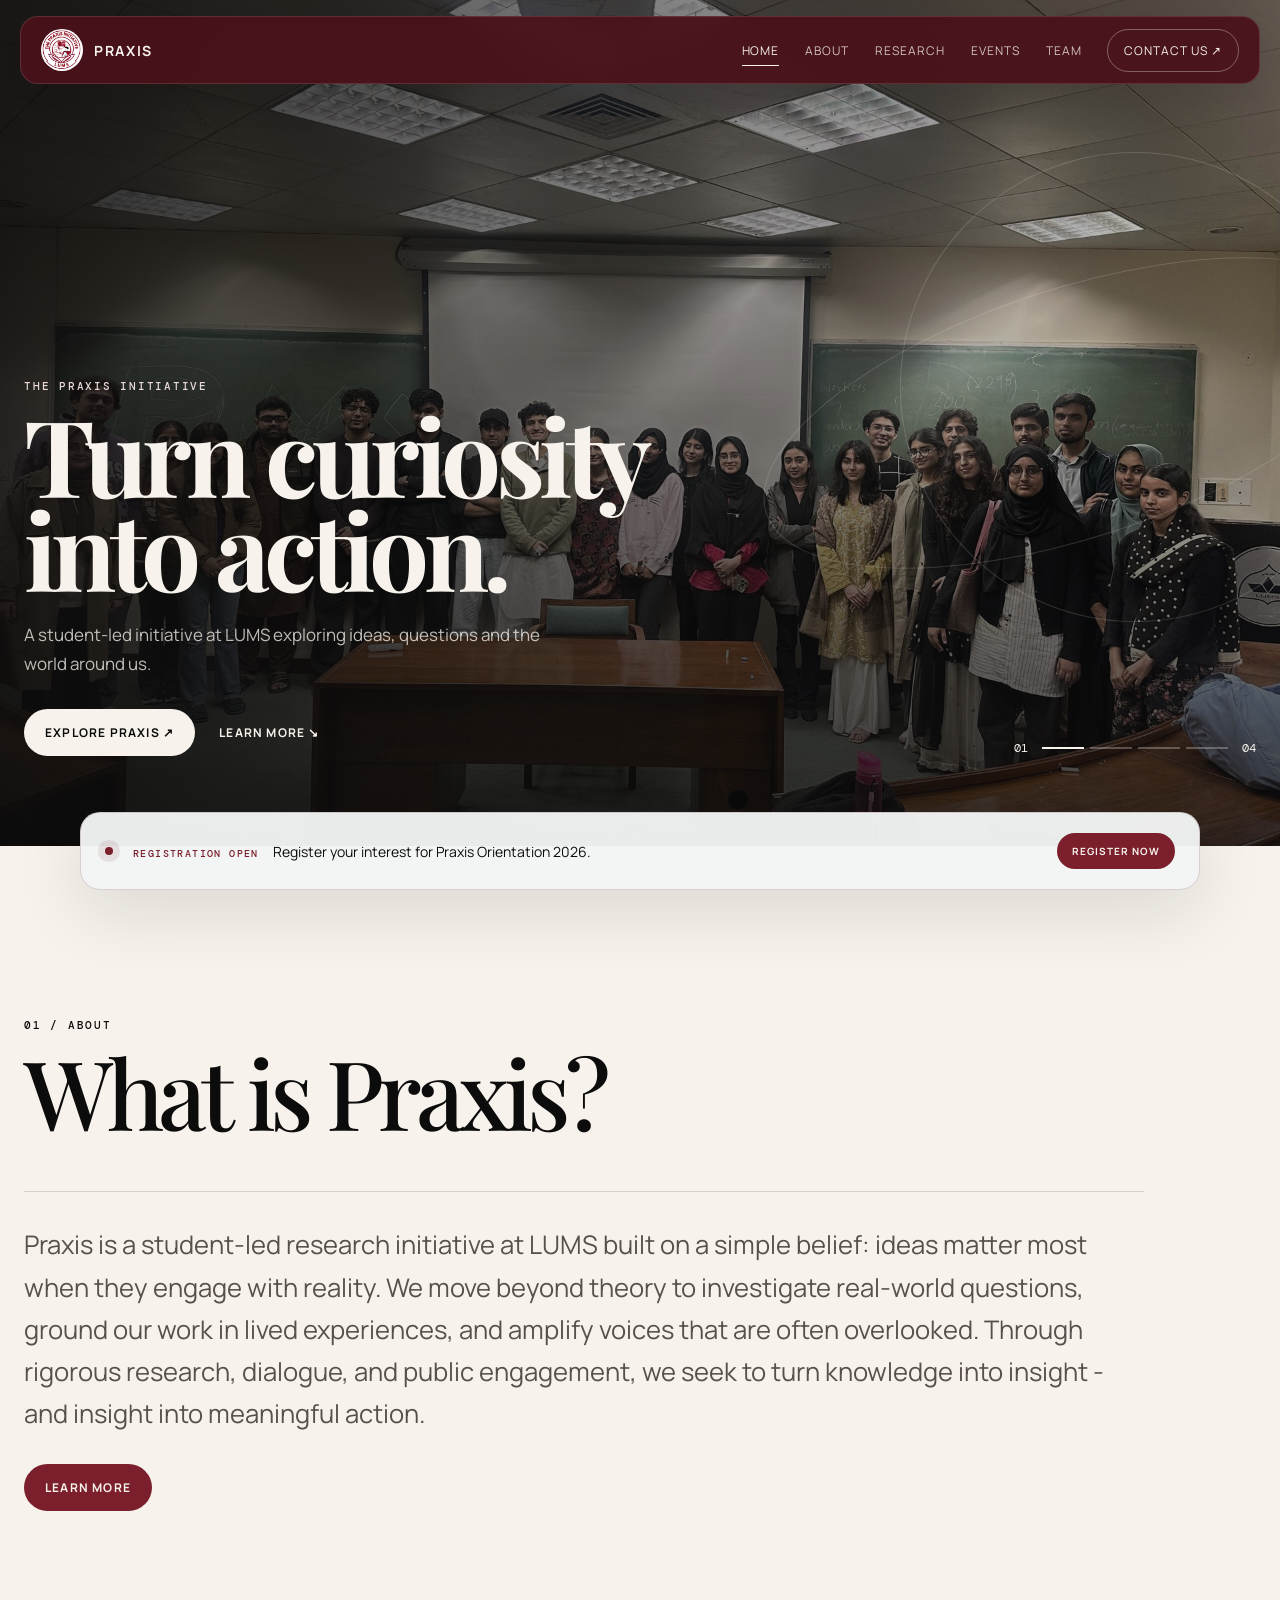
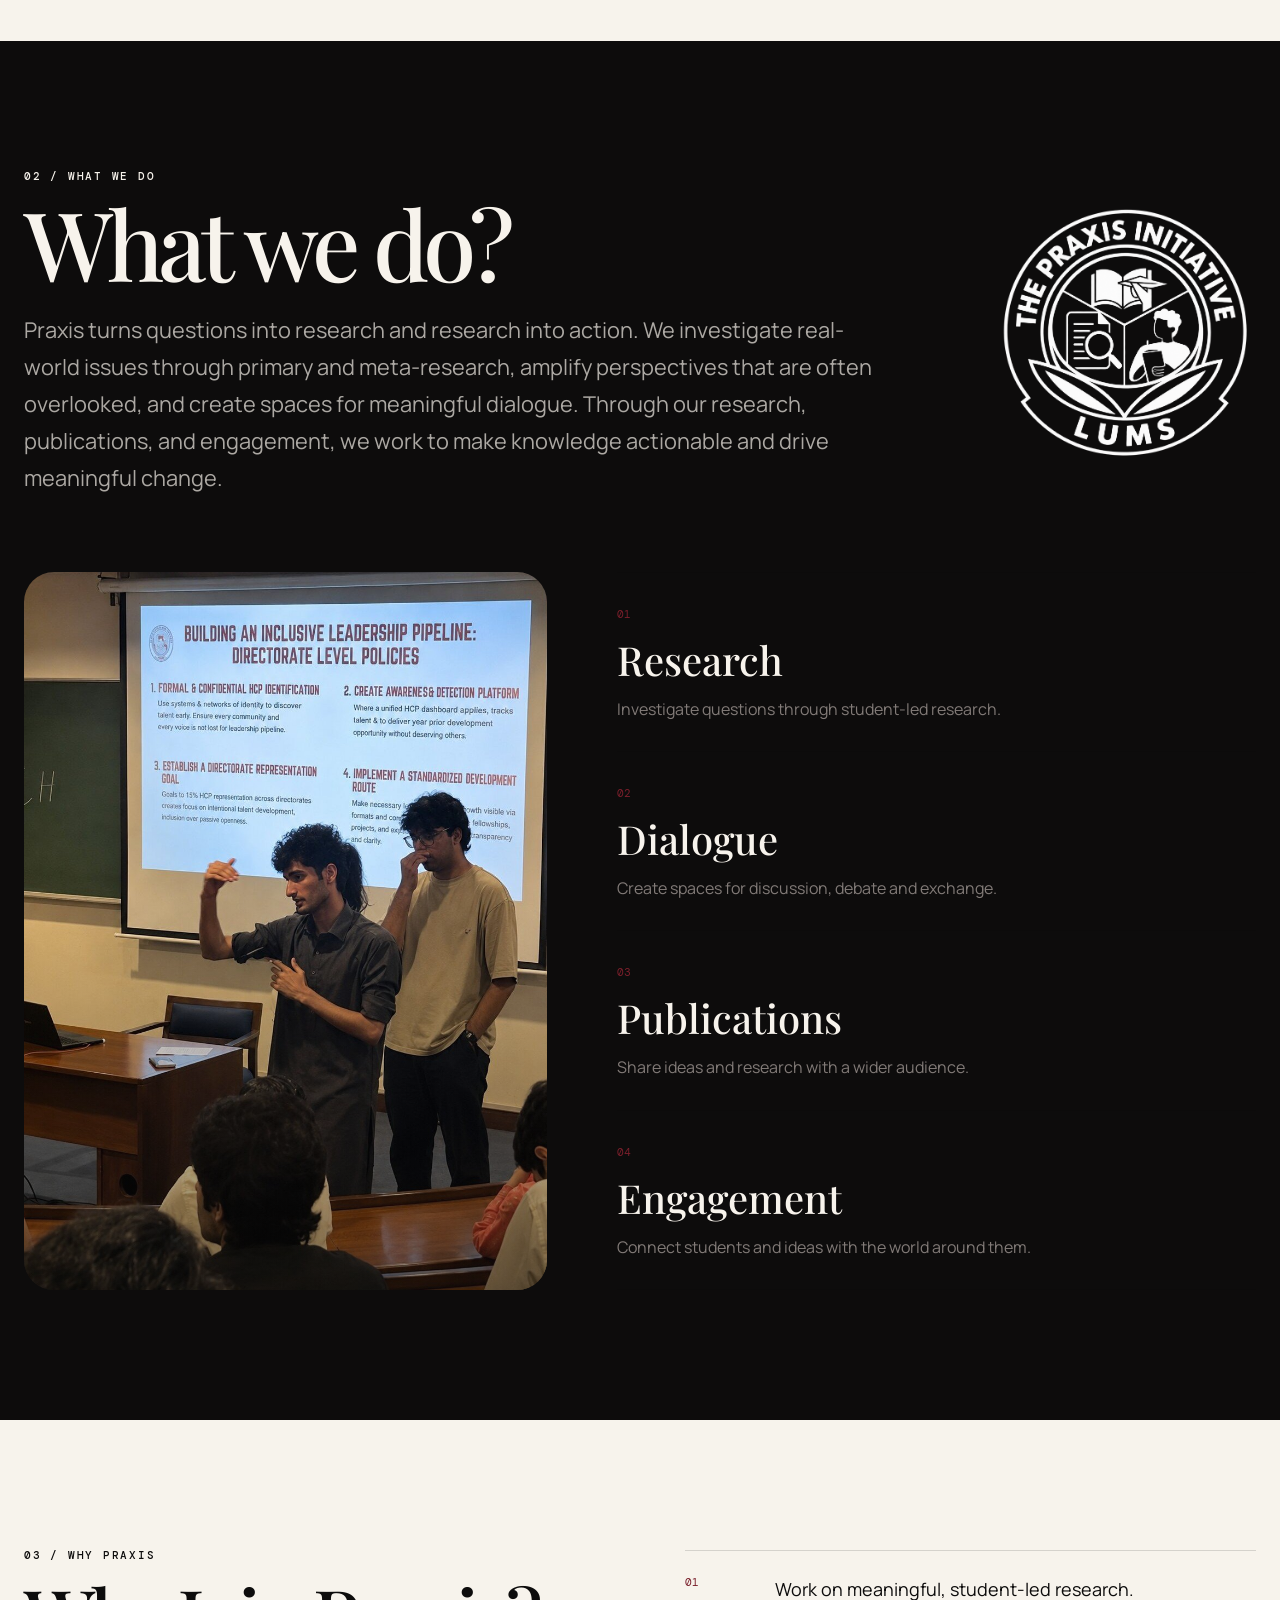
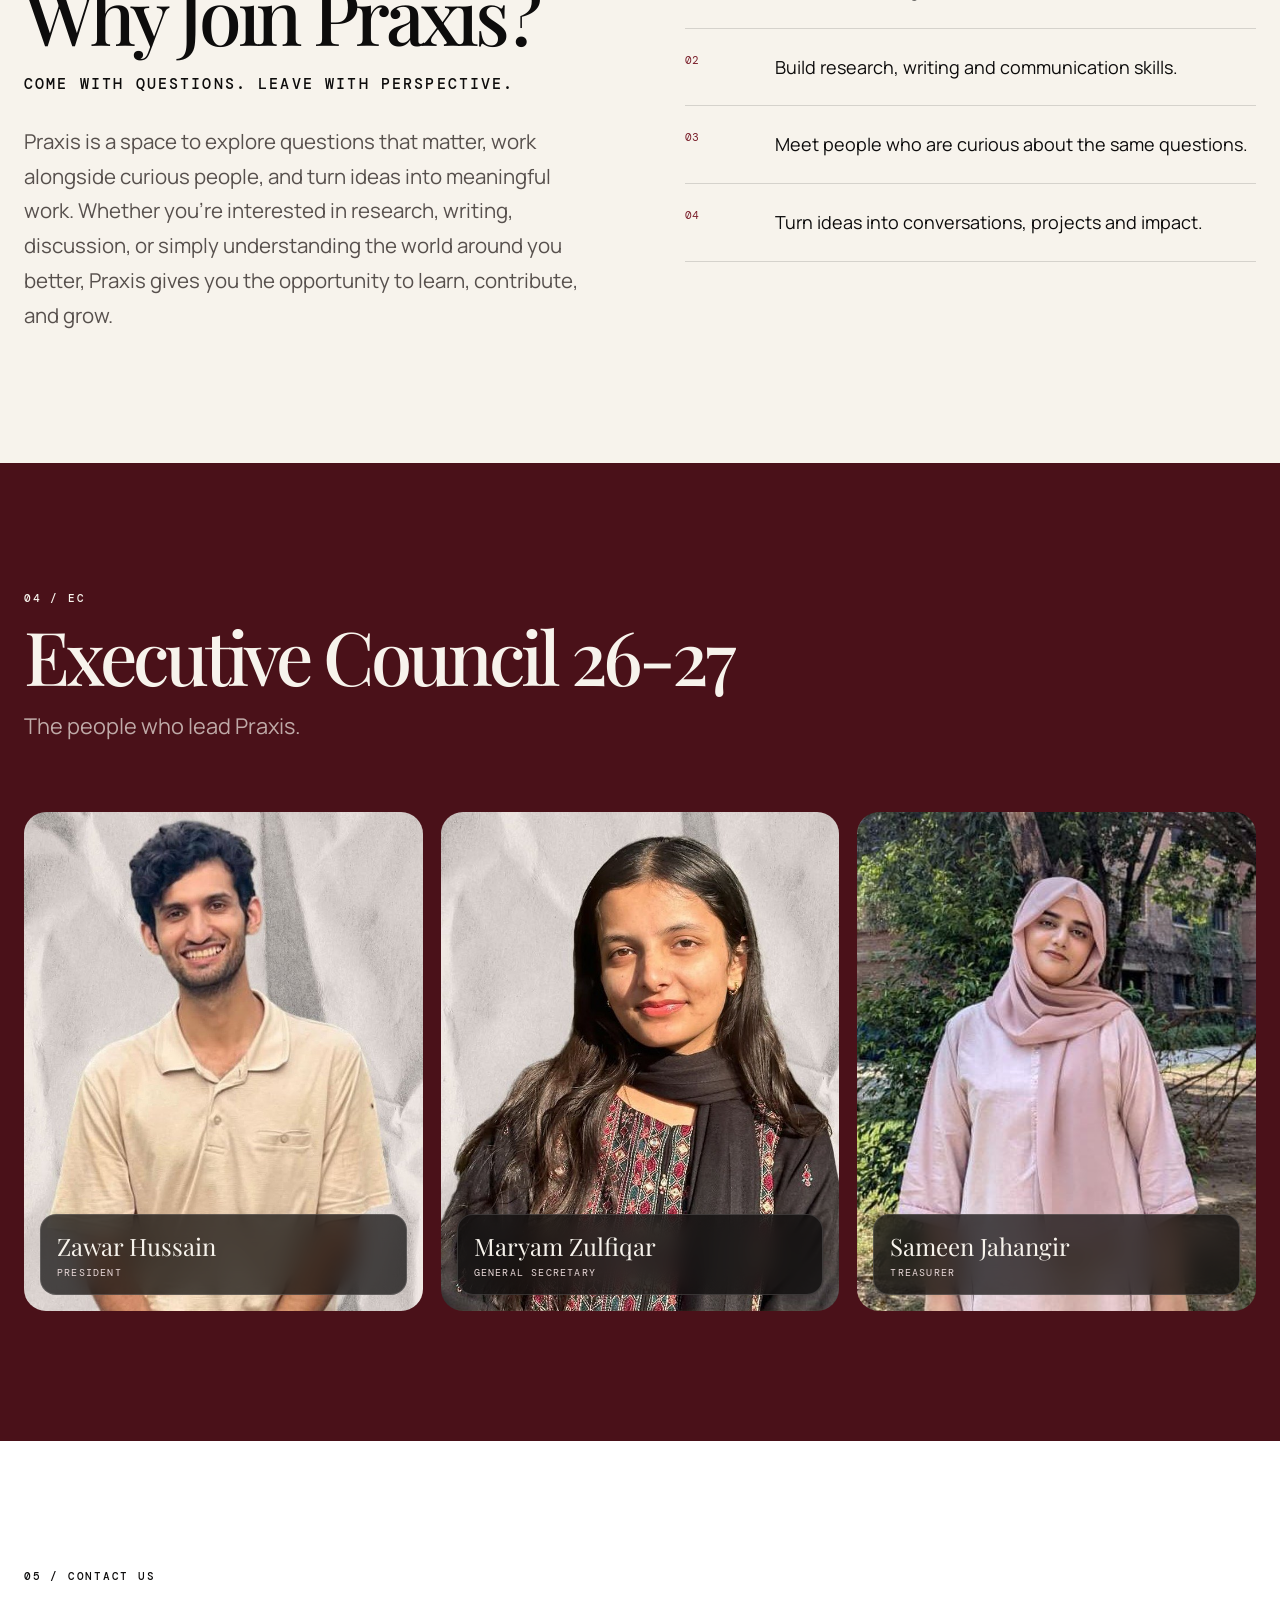
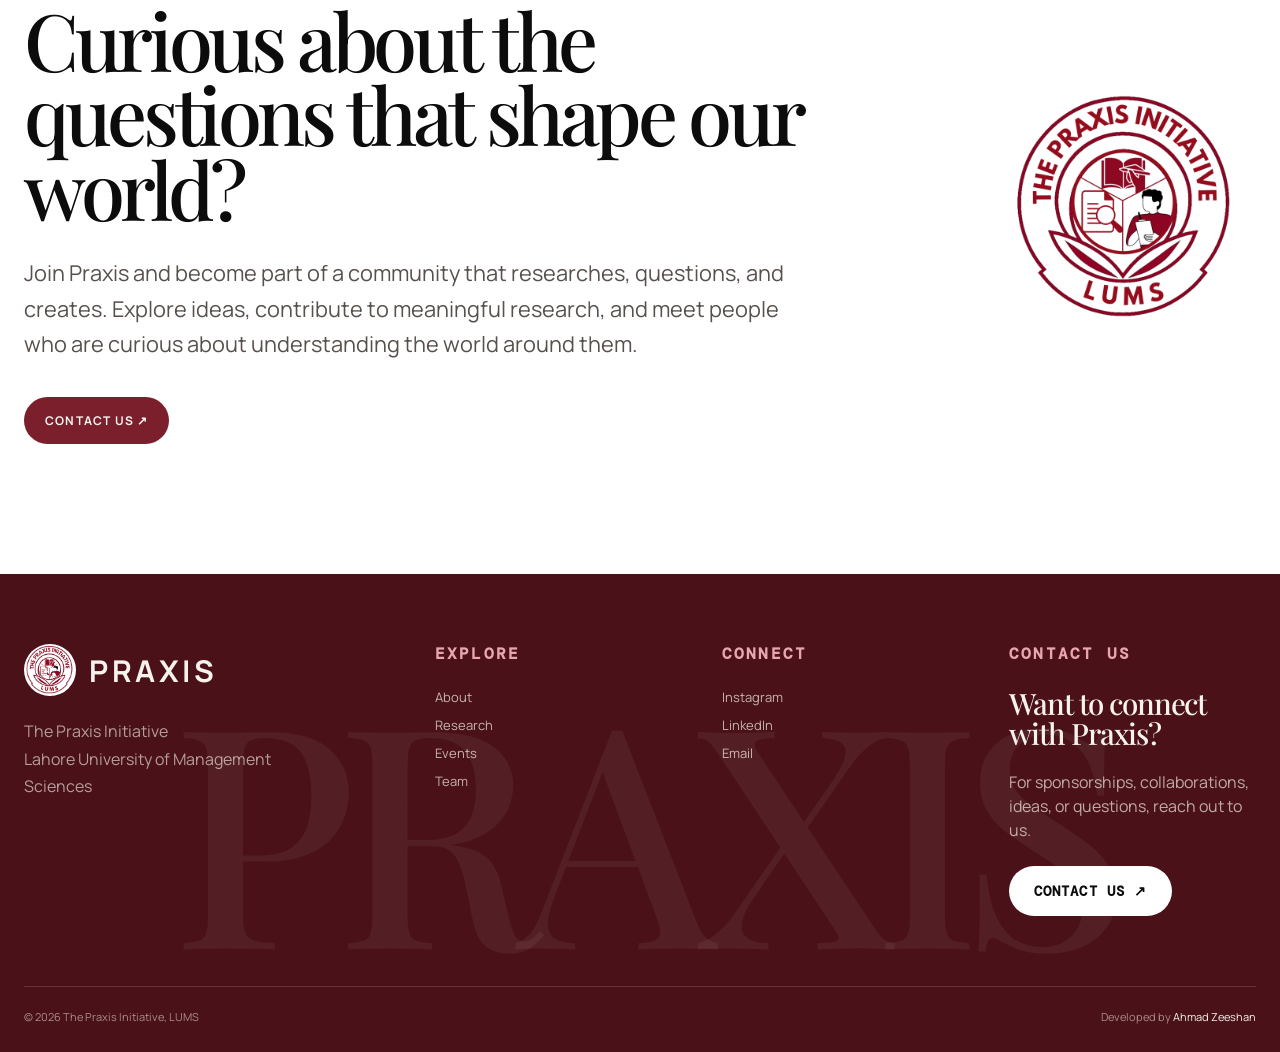
==== commit 234abcc9: "chore: prepare Praxis website for production" ====
--- a/index.html
+++ b/index.html
@@ -3,32 +3,47 @@
 <head>
   <meta charset="utf-8">
   <meta name="viewport" content="width=device-width, initial-scale=1">
-  <meta name="description" content="Praxis — The Praxis Initiative at LUMS.">
-  <title>Praxis</title>
+  <meta name="description" content="Praxis Initiative is a student-led research and dialogue initiative at Lahore University of Management Sciences (LUMS), exploring questions that matter through research, discussion and engagement.">
+  <meta name="robots" content="index, follow">
+  <link rel="canonical" href="https://praxis.lums.edu.pk/">
+  <meta name="referrer" content="strict-origin-when-cross-origin">
+  <link rel="preload" as="image" href="images/hero-01.jpg" fetchpriority="high">
+  <meta property="og:site_name" content="Praxis Initiative">
+  <meta property="og:type" content="website">
+  <meta property="og:title" content="Praxis Initiative | Student-Led Research at LUMS">
+  <meta property="og:description" content="Praxis Initiative is a student-led research and dialogue initiative at Lahore University of Management Sciences (LUMS), exploring questions that matter through research, discussion and engagement.">
+  <meta property="og:url" content="https://praxis.lums.edu.pk/">
+  <meta property="og:image" content="https://praxis.lums.edu.pk/images/og-image.jpg">
+  <meta name="twitter:card" content="summary_large_image">
+  <meta name="twitter:title" content="Praxis Initiative | Student-Led Research at LUMS">
+  <meta name="twitter:description" content="Praxis Initiative is a student-led research and dialogue initiative at Lahore University of Management Sciences (LUMS), exploring questions that matter through research, discussion and engagement.">
+  <meta name="twitter:image" content="https://praxis.lums.edu.pk/images/og-image.jpg">
+  <title>Praxis Initiative | Student-Led Research at LUMS</title>
   <link rel="icon" type="image/png" href="images/favicon.png">
   <link rel="stylesheet" href="css/styles.css">
+  <script type="application/ld+json">
+  {
+    "@context": "https://schema.org",
+    "@type": "Organization",
+    "name": "Praxis Initiative",
+    "alternateName": "The Praxis Initiative",
+    "url": "https://praxis.lums.edu.pk/",
+    "logo": "https://praxis.lums.edu.pk/images/transparent-logo-maroon.png",
+    "sameAs": [
+      "https://www.instagram.com/praxislums",
+      "https://www.linkedin.com/company/praxis-lums/"
+    ]
+  }
+  </script>
 </head>
 <body>
 
-<header class="site-header">
-  <nav class="navbar">
-    <a class="brand" href="index.html" aria-label="Praxis home">
-      <img src="images/logo.jpg" alt="Praxis logo">
-      <span class="brand-word">PRAXIS</span>
-    </a>
-    <div class="nav-links">
-      <a class="active" href="index.html">Home</a><a class="" href="about.html">About</a><a class="" href="research.html">Research</a><a class="" href="events.html">Events</a><a class="" href="team.html">Team</a>
-      <a class="nav-cta" href="register.html">Get Involved ↗</a>
-    </div>
-    <button class="menu-button" aria-label="Open menu" aria-expanded="false">☰</button>
-  </nav>
-  <div class="mobile-menu"><a class="active" href="index.html">Home</a><a class="" href="about.html">About</a><a class="" href="research.html">Research</a><a class="" href="events.html">Events</a><a class="" href="team.html">Team</a><a href="register.html">Get Involved ↗</a></div>
-</header>
+<div data-site-header></div>
 
 <main>
 <section class="hero">
   <div class="hero-slides">
-    <div class="hero-slide active"><img src="images/hero-01.jpg" alt=""></div><div class="hero-slide "><img src="images/hero-02.jpg" alt=""></div><div class="hero-slide "><img src="images/hero-03.jpg" alt=""></div><div class="hero-slide "><img src="images/hero-04.jpg" alt=""></div>
+    <div class="hero-slide active"><img src="images/hero-01.jpg" width="1920" height="1440" fetchpriority="high" alt="Praxis Initiative at LUMS"></div><div class="hero-slide "><img src="images/hero-02.jpg" width="1920" height="1440" loading="lazy" decoding="async" alt="Praxis research at LUMS"></div><div class="hero-slide "><img src="images/hero-03.jpg" width="1280" height="960" loading="lazy" decoding="async" alt="Praxis dialogue and events at LUMS"></div><div class="hero-slide "><img src="images/hero-04.jpg" width="1920" height="1440" loading="lazy" decoding="async" alt="Praxis student community at LUMS"></div>
   </div>
   <div class="hero-overlay"></div>
   <div class="hero-glow"></div>
@@ -63,7 +78,7 @@
     <span class="announcement-label" data-bind="announcement.label"></span>
     <span class="announcement-text" data-bind="announcement.text"></span>
   </div>
-  <a class="button button-dark" data-bind="announcement.buttonText" href="register.html"></a>
+  <a class="button button-dark" data-bind="announcement.buttonText" data-bind-href="announcement.buttonLink" href="register.html"></a>
 </div>
 
 <section class="section" id="about">
@@ -92,12 +107,12 @@
       </div>
 
       <div class="what-home-logo">
-        <img src="images/transparent-logo-white.png" alt="Praxis logo">
+        <img src="images/transparent-logo-white.png" alt="Praxis logo" width="1254" height="1254" loading="lazy" decoding="async">
       </div>
     </div>
 
     <div class="work-grid">
-      <div class="work-image"><img src="images/what-we-do.jpg" alt="Praxis placeholder image"></div>
+      <div class="work-image"><img src="images/what-we-do.jpg" alt="Praxis research and engagement" width="1015" height="1312" loading="lazy" decoding="async"></div>
       <div class="work-list">
         <div class="work-item"><span class="number">01</span><h3>Research</h3><p>Investigate questions through student-led research.</p></div>
         <div class="work-item"><span class="number">02</span><h3>Dialogue</h3><p>Create spaces for discussion, debate and exchange.</p></div>
@@ -143,70 +158,23 @@
 <div class="container">
     <div class="final-cta-grid">
       <div>
-        <div class="eyebrow">05 / GET INVOLVED</div>
+        <div class="eyebrow">05 / CONTACT US</div>
         <h2>Curious about the questions that shape our world?</h2>
         <p>Join Praxis and become part of a community that researches, questions, and creates. Explore ideas, contribute to meaningful research, and meet people who are curious about understanding the world around them.</p>
-        <a class="button button-primary" href="register.html">Get Involved ↗</a>
+        <a class="button button-primary" href="register.html">Contact Us ↗</a>
       </div>
 
       <div class="final-cta-logo">
-        <img src="images/transparent-logo-maroon.png" alt="Praxis logo">
+        <img src="images/transparent-logo-maroon.png" alt="Praxis logo" width="1320" height="1228" loading="lazy" decoding="async">
       </div>
     </div>
   </div>
 </section>
 </main>
 
-
-<footer class="site-footer praxis-footer">
-<div class="footer-bg-word" aria-hidden="true">PRAXIS</div>
-
-  <div class="container">
-    <div class="footer-top">
-      <div>
-        <div class="footer-brand-row">
-          <img class="footer-logo" src="images/logo.jpg" alt="Praxis logo">
-          <div class="footer-brand">PRAXIS</div>
-        </div>
-        <p class="footer-tag">The Praxis Initiative <br>Lahore University of Management Sciences</p>
-      </div>
-
-      <div>
-        <div class="footer-heading">Explore</div>
-        <div class="footer-links">
-          <a href="about.html">About</a>
-          <a href="research.html">Research</a>
-          <a href="events.html">Events</a>
-          <a href="team.html">Team</a>
-        </div>
-      </div>
-
-      <div>
-        <div class="footer-heading">Connect</div>
-        <div class="footer-links">
-          <a href="#" data-footer-link="instagram" aria-label="Instagram">Instagram</a>
-          <a href="#" data-footer-link="linkedin" aria-label="LinkedIn">LinkedIn</a>
-          <a href="#" data-footer-link="email" aria-label="Email">Email</a>
-        </div>
-      </div>
-
-      <div>
-        <div class="footer-heading">Get Involved</div>
-        <p class="footer-join-copy">Do you want to join Praxis?</p>
-        <p class="footer-join-text">Explore ideas, contribute to research, and be part of the conversation.</p>
-        <a class="footer-join-button" href="register.html">Get Involved ↗</a>
-      </div>
-    </div>
-
-    <div class="footer-bottom">
-      <span>© 2026 The Praxis Initiative, LUMS</span>
-      <span>Developed by <a class="developer-link" href="https://ahmadzeeshan.tech" target="_blank" rel="noopener noreferrer">Ahmad Zeeshan</a></span>
-    </div>
-  </div>
-</footer>
+<div data-site-footer></div>
 <script src="data/site.js"></script>
 <script src="js/main.js"></script>
 
-
 </body>
 </html>
--- a/css/styles.css
+++ b/css/styles.css
@@ -1,3 +1,6 @@
+/* Global design system, navigation, footer, shared components and responsive rules. */
+
+/* Base. */
 @import url('https://fonts.googleapis.com/css2?family=DM+Mono:wght@400;500&family=Manrope:wght@400;500;600;700&family=Playfair+Display:wght@500;600&display=swap');
 
 :root {
@@ -32,6 +35,7 @@
 .eyebrow { font: 500 11px/1 var(--mono); letter-spacing: .16em; text-transform: uppercase; }
 .serif { font-family: var(--serif); }
 
+/* Navigation. */
 .site-header {
   position: fixed; top: 0; left: 0; right: 0; z-index: 1000;
   padding: 16px 0;
@@ -65,6 +69,7 @@
 .nav-cta::after { display:none; }
 .menu-button { display:none; margin-left:auto; background:none; border:0; color:var(--ivory); font-size:24px; }
 
+/* Home hero. */
 .hero {
   position: relative; min-height: 94vh; display: grid; align-items: end;
   background: var(--ink); color: var(--ivory); overflow: hidden;
@@ -109,6 +114,7 @@
 .orbit-two { width:650px; height:250px; right:-120px; top:34%; transform:rotate(-18deg); }
 .hero-glow { position:absolute; z-index:1; width:340px; height:340px; right:12%; top:20%; border-radius:50%; background:radial-gradient(circle, rgba(233,217,217,.18), transparent 68%); filter:blur(8px); }
 
+/* Announcement bar. */
 .announcement {
   position:relative; z-index:5; width:min(1120px, calc(100% - 48px)); margin:-34px auto 0;
   padding:20px 24px; display:flex; align-items:center; gap:20px;
@@ -120,7 +126,9 @@
 .announcement-label { color:var(--maroon); font:500 10px var(--mono); letter-spacing:.14em; }
 .announcement-text { font-size:14px; }
 .announcement .button { padding:10px 14px; font-size:10px; }
-
+.announcement[hidden] { display:none !important; }
+
+/* Shared sections. */
 .section { padding:130px 0; }
 .section-dark { background:var(--ink); color:var(--ivory); }
 .section-maroon { background:var(--maroon-deep); color:var(--ivory); }
@@ -169,6 +177,7 @@
 .final-cta { text-align:center; padding:150px 0; }
 .final-cta h2 { font-family:var(--serif); font-size:clamp(64px,10vw,150px); line-height:.83; letter-spacing:-.06em; font-weight:500; margin:18px auto 36px; max-width:1000px; }
 
+/* Footer. */
 .site-footer { background:var(--maroon-deep); color:var(--ivory); padding:70px 0 28px; }
 .footer-top { display:grid; grid-template-columns:1.5fr 1fr 1fr 1fr; gap:40px; padding-bottom:70px; }
 .footer-brand { font-size:30px; font-weight:700; letter-spacing:.12em; }
@@ -240,9 +249,6 @@
   .footer-bottom { flex-direction:column; }
 }
 
-/* ==========================================================================
-   HOME PAGE
-   ========================================================================== */
 .about-home-wrap { width:100%; }
     .about-home-heading .eyebrow { margin-bottom:18px; }
     .about-home-heading h2 {
@@ -465,15 +471,12 @@
       }
     }
 
-/* ==========================================================================
-   SHARED FOOTER
-   ========================================================================== */
 .praxis-footer {
       position:relative;
       overflow:hidden;
     }
 
-    /* Large PRAXIS watermark centered behind the entire footer */
+    
     .praxis-footer .footer-bg-word {
       position:absolute;
       left:50%;
@@ -503,7 +506,7 @@
       margin-bottom:22px;
     }
 
-    /* Same JPG logo as the navbar, displayed as a circular mark */
+    
     .praxis-footer .footer-logo {
       width:52px;
       height:52px;
@@ -518,7 +521,7 @@
       margin:0;
     }
 
-    /* Larger contrasting section headings */
+    
     .praxis-footer .footer-heading {
       margin-bottom:24px;
       font-family:var(--mono);
@@ -530,7 +533,7 @@
       color:#E8A6AF;
     }
 
-    .praxis-footer .footer-join-copy {
+    .praxis-footer .footer-contact-copy {
       margin:0 0 22px;
       max-width:300px;
       font-family:var(--serif);
@@ -540,15 +543,15 @@
       font-weight:500;
     }
 
-    .praxis-footer .footer-join-text {
+    .praxis-footer .footer-contact-text {
       margin:0 0 24px;
       max-width:310px;
       color:rgba(247,243,236,.68);
       line-height:1.5;
     }
 
-    /* Larger white Get Involved button */
-    .praxis-footer .footer-join-button {
+    
+    .praxis-footer .footer-contact-button {
       display:inline-flex;
       align-items:center;
       gap:10px;
@@ -565,7 +568,7 @@
       transition:transform .2s ease;
     }
 
-    .praxis-footer .footer-join-button:hover {
+    .praxis-footer .footer-contact-button:hover {
       transform:translateY(-2px);
     }
 
@@ -577,16 +580,12 @@
         font-size:180px;
       }
 
-      .praxis-footer .footer-join-copy,
-      .praxis-footer .footer-join-text {
+      .praxis-footer .footer-contact-copy,
+      .praxis-footer .footer-contact-text {
         max-width:none;
       }
     }
 
-/* ==========================================================================
-   HOME PAGE — RESPONSIVE OPTIMIZATION
-   ========================================================================== */
-/* Tablet / intermediate widths */
   @media (max-width:1100px) {
     .hero-content,
     .container { max-width:100%; }
@@ -614,7 +613,7 @@
     }
   }
 
-  /* Tablet */
+  
   @media (max-width:900px) {
     .hero-content {
       padding-top:clamp(100px,14vh,150px);
@@ -674,7 +673,7 @@
     }
   }
 
-  /* Mobile */
+  
   @media (max-width:767px) {
     .hero-content {
       min-height:100svh;
@@ -909,7 +908,7 @@
       max-width:45vw;
     }
 
-    /* Footer: preserve its design, only make the existing columns usable. */
+    
     .praxis-footer .footer-top {
       grid-template-columns:1fr 1fr;
       gap:42px 28px;
@@ -929,11 +928,11 @@
       margin-bottom:16px;
     }
 
-    .praxis-footer .footer-join-copy {
+    .praxis-footer .footer-contact-copy {
       font-size:26px;
     }
 
-    .praxis-footer .footer-join-button {
+    .praxis-footer .footer-contact-button {
       min-height:46px;
       padding:14px 20px;
     }
@@ -943,7 +942,7 @@
     }
   }
 
-  /* Small phones */
+  
   @media (max-width:480px) {
     .hero-content {
       padding-left:18px;
@@ -1047,16 +1046,6 @@
     }
   }
 
-/* ==========================================================================
-   ABOUT PAGE
-   ========================================================================== */
-/* =====================================================================
-   ABOUT — scoped entirely under .ab3 so the Home page is unaffected.
-   Palette: var(--cream), var(--maroon), var(--ink), plus the site's
-   existing dark section background (.section-dark) and #57504D body copy.
-   No new colours are introduced.
-   ===================================================================== */
-
 .ab3{ --disp:var(--serif); --lab:var(--mono);
       --pad-y:clamp(72px,10vw,168px);
       --gut:clamp(24px,5vw,72px);
@@ -1075,13 +1064,12 @@
 
 .ab3 .on-light{ background:var(--cream); color:var(--ink); }
 .ab3 .on-dark{ background:var(--ink); color:#F4EFE7; }
-.ab3 .on-maroon{ background:var(--maroon); color:#F4EFE7; }
+.ab3 .on-maroon{ background:var(--maroon-deep); color:#F4EFE7; }
 .ab3 p{ color:#57504D; line-height:1.72; }
 .ab3 .on-dark p, .ab3 .on-maroon p{ color:rgba(244,239,231,.68); }
 
 .ab3 h2{ font-family:var(--disp); font-weight:500; letter-spacing:-.05em; line-height:.95; margin:0; }
 
-/* ---- reveal primitives ---- */
 .ab3 .rv{ opacity:0; transform:translateY(28px); transition:opacity .8s cubic-bezier(.19,.78,.24,1), transform .8s cubic-bezier(.19,.78,.24,1); }
 .ab3 .rv.in{ opacity:1; transform:translateY(0); }
 .ab3 .rv.d1{ transition-delay:.1s } .ab3 .rv.d2{ transition-delay:.2s } .ab3 .rv.d3{ transition-delay:.3s } .ab3 .rv.d4{ transition-delay:.4s }
@@ -1096,24 +1084,18 @@
   .ab3 .rv, .ab3 .rv-left, .ab3 .rv-right, .ab3 .mask > span{ opacity:1 !important; transform:none !important; transition:none !important; }
 }
 
-/* ---- watermark word, sits behind content on dark sections ---- */
 .ab3 .watermark{ position:absolute; z-index:1; top:50%; left:50%; transform:translate(-50%,-50%); font-family:var(--disp); font-weight:500; font-size:clamp(160px,26vw,460px); letter-spacing:-.06em; line-height:1; color:rgba(247,243,236,.045); white-space:nowrap; pointer-events:none; user-select:none; }
 
-/* ---- orbital rings ---- */
 .ab3 .orbit{ position:absolute; border-radius:50%; border:1px solid var(--line-on-light); pointer-events:none; }
 .ab3 .orbit.spin{ animation:ab3spin 60s linear infinite; }
 .ab3 .orbit.spin-slow{ animation:ab3spin 100s linear infinite; }
 @keyframes ab3spin{ to{ transform:rotate(360deg) } }
 @media (prefers-reduced-motion:reduce){ .ab3 .orbit.spin, .ab3 .orbit.spin-slow{ animation:none } }
 
-/* ---- glass panel: used only on dark/maroon sections ---- */
 .ab3 .glass{ background:rgba(255,255,255,.055); backdrop-filter:blur(14px); -webkit-backdrop-filter:blur(14px); border:1px solid rgba(255,255,255,.12); }
 
 .ab3 a:focus-visible, .ab3 button:focus-visible{ outline:2px solid var(--maroon); outline-offset:4px; }
 
-/* =====================================================================
-   01 — HERO
-   ===================================================================== */
 .ab3-hero{ min-height:82vh; display:flex; align-items:center; padding-top:calc(var(--pad-y) + 20px); }
 .ab3-hero .wrap{ display:grid; grid-template-columns:1.35fr .9fr; gap:var(--gut); align-items:center; }
 .ab3-hero h1{ font-family:var(--disp); font-weight:500; font-size:clamp(52px,8.6vw,140px); line-height:.9; letter-spacing:-.055em; margin:0 0 34px; }
@@ -1124,7 +1106,7 @@
 .ab3-hero-orbit-c{ width:38%; aspect-ratio:1; border-style:dashed; }
 .ab3-logo-parallax{ position:relative; z-index:2; width:46%; will-change:transform; transition:transform .12s linear; }
 .ab3-logo-float{ animation:ab3float 8s ease-in-out infinite; }
-.ab3-logo-float img{ width:100%; display:block; filter:drop-shadow(0 30px 50px rgba(20,14,11,.14)); }
+.ab3-logo-float img{ width:100%; max-height:100%; object-fit:contain; display:block; filter:drop-shadow(0 30px 50px rgba(20,14,11,.14)); }
 @keyframes ab3float{ 0%,100%{ transform:translateY(0) rotate(-1.5deg) } 50%{ transform:translateY(-14px) rotate(1.5deg) } }
 @media (prefers-reduced-motion:reduce){ .ab3-logo-float{ animation:none } }
 @media(max-width:900px){
@@ -1133,9 +1115,6 @@
   .ab3-logo-parallax{ width:36% }
 }
 
-/* =====================================================================
-   02 — WHAT IS PRAXIS
-   ===================================================================== */
 .ab3-line{ position:relative; height:1px; background:var(--line-on-light); margin-bottom:64px; overflow:hidden; }
 .ab3-line span{ position:absolute; top:0; left:-30%; width:30%; height:100%; background:var(--maroon); transform:translateX(0); transition:transform 1.1s cubic-bezier(.19,.78,.24,1); }
 .ab3-line.in span{ transform:translateX(430%); }
@@ -1146,9 +1125,6 @@
 .ab3-what-grid p:last-child{ grid-column:7 / 13; }
 @media(max-width:900px){ .ab3-what-grid{ grid-template-columns:1fr; gap:22px } .ab3-what-grid p, .ab3-what-grid p:first-child, .ab3-what-grid p:last-child{ grid-column:1 } }
 
-/* =====================================================================
-   03 — WHY PRAXIS (dark)
-   ===================================================================== */
 .ab3-why .wrap{ display:grid; grid-template-columns:1.1fr .9fr; gap:var(--gut); align-items:start; }
 .ab3-why h2{ font-size:clamp(38px,6vw,92px); }
 .ab3-why-orbit{ position:absolute; top:8%; right:6%; width:min(46vw,520px); aspect-ratio:1; border-color:var(--line-on-dark); }
@@ -1157,9 +1133,6 @@
 .ab3-why-panel p:last-child{ margin-bottom:0; }
 @media(max-width:900px){ .ab3-why .wrap{ grid-template-columns:1fr; gap:34px } .ab3-why-panel{ padding:28px 24px } }
 
-/* =====================================================================
-   04 — HOW WE WORK
-   ===================================================================== */
 .ab3-work h2{ font-size:clamp(40px,6vw,92px); margin-bottom:70px; max-width:900px; }
 .ab3-track{ display:flex; align-items:flex-start; }
 .ab3-stage{ flex:1; min-width:0; perspective:900px; }
@@ -1180,19 +1153,15 @@
   .ab3-stage-inner{ padding-right:0; padding-bottom:8px; }
 }
 
-/* =====================================================================
-   05 — FOUNDING PRAXIS (maroon)
-   ===================================================================== */
-.ab3-founding-head{ max-width:760px; margin-bottom:80px; }
+.ab3-founding-head{  margin-bottom:80px; }
 .ab3-founding-head h2{ font-size:clamp(40px,6vw,92px); margin-bottom:22px; }
-.ab3-founding-head p{ max-width:600px; font-size:clamp(16.5px,1.4vw,19px); }
+.ab3-founding-head p{ font-size:clamp(16.5px,1.4vw,19px); }
 .ab3-founder{ display:grid; grid-template-columns:.85fr 1.15fr; gap:var(--gut); align-items:center; padding:60px 0; border-top:1px solid var(--line-on-maroon); }
 .ab3-founder:first-of-type{ border-top:1px solid var(--line-on-maroon); }
 .ab3-founder.reverse{ grid-template-columns:1.15fr .85fr; }
 .ab3-founder.reverse .ab3-founder-media{ order:2; }
 .ab3-founder.reverse .ab3-founder-text{ order:1; }
 
-/* ---- founder portrait: smaller, editorial, floating card ---- */
 .ab3-founder-media{ position:relative; display:flex; }
 .ab3-founder:not(.reverse) .ab3-founder-media{ justify-content:flex-start; }
 .ab3-founder.reverse .ab3-founder-media{ justify-content:flex-end; }
@@ -1228,9 +1197,6 @@
   .ab3-founder-orbit{ width:118%; }
 }
 
-/* =====================================================================
-   06 — WHAT WE BELIEVE (dark, climax)
-   ===================================================================== */
 .ab3-believe h2{ font-size:clamp(36px,6.6vw,104px); max-width:900px; margin-bottom:70px; }
 .ab3-believe-list{ border-top:1px solid var(--line-on-dark); }
 .ab3-belief{ position:relative; display:flex; align-items:baseline; gap:28px; padding:26px 4px; border-bottom:1px solid var(--line-on-dark); cursor:default; transition:transform .45s cubic-bezier(.19,.78,.24,1), opacity .45s ease; }
@@ -1240,16 +1206,13 @@
 .ab3-belief .t{ font-family:var(--disp); font-weight:500; font-size:clamp(24px,4.4vw,58px); letter-spacing:-.035em; line-height:1.02; }
 @media(max-width:600px){ .ab3-belief{ gap:16px } .ab3-believe-list:hover .ab3-belief:hover{ transform:translateX(8px) } }
 
-/* =====================================================================
-   07 — GET INVOLVED
-   ===================================================================== */
 .ab3-cta .wrap{ display:grid; grid-template-columns:1.2fr .8fr; gap:var(--gut); align-items:center; }
 .ab3-cta h2{ font-size:clamp(38px,6vw,88px); margin-bottom:22px; }
 .ab3-cta p{ max-width:460px; font-size:clamp(16.5px,1.4vw,19px); margin:0 0 36px; }
 .ab3-cta-btn{ display:inline-flex; align-items:center; gap:10px; background:var(--maroon); color:#f8f5f3; padding:17px 30px; border-radius:999px; font-family:var(--lab); font-size:13.5px; letter-spacing:.08em; text-transform:uppercase; text-decoration:none; transition:transform .3s cubic-bezier(.19,.78,.24,1), box-shadow .3s ease; box-shadow:0 16px 34px -16px rgba(88,18,31,.55); }
 .ab3-cta-btn:hover{ transform:translateY(-4px); box-shadow:0 24px 44px -16px rgba(88,18,31,.6); }
 .ab3-cta-mark{ position:relative; display:flex; align-items:center; justify-content:center; height:220px; }
-.ab3-cta-mark img{ width:64%; opacity:.5; animation:ab3float 9s ease-in-out infinite; }
+.ab3-cta-mark img{ width:64%; max-height:100%; object-fit:contain; opacity:.5; animation:ab3float 9s ease-in-out infinite; }
 .ab3-cta-orbit{ position:absolute; width:80%; aspect-ratio:1; }
 @media(prefers-reduced-motion:reduce){ .ab3-cta-mark img{ animation:none } }
 @media(max-width:900px){ .ab3-cta .wrap{ grid-template-columns:1fr; gap:36px } .ab3-cta-mark{ height:150px; order:-1 } }
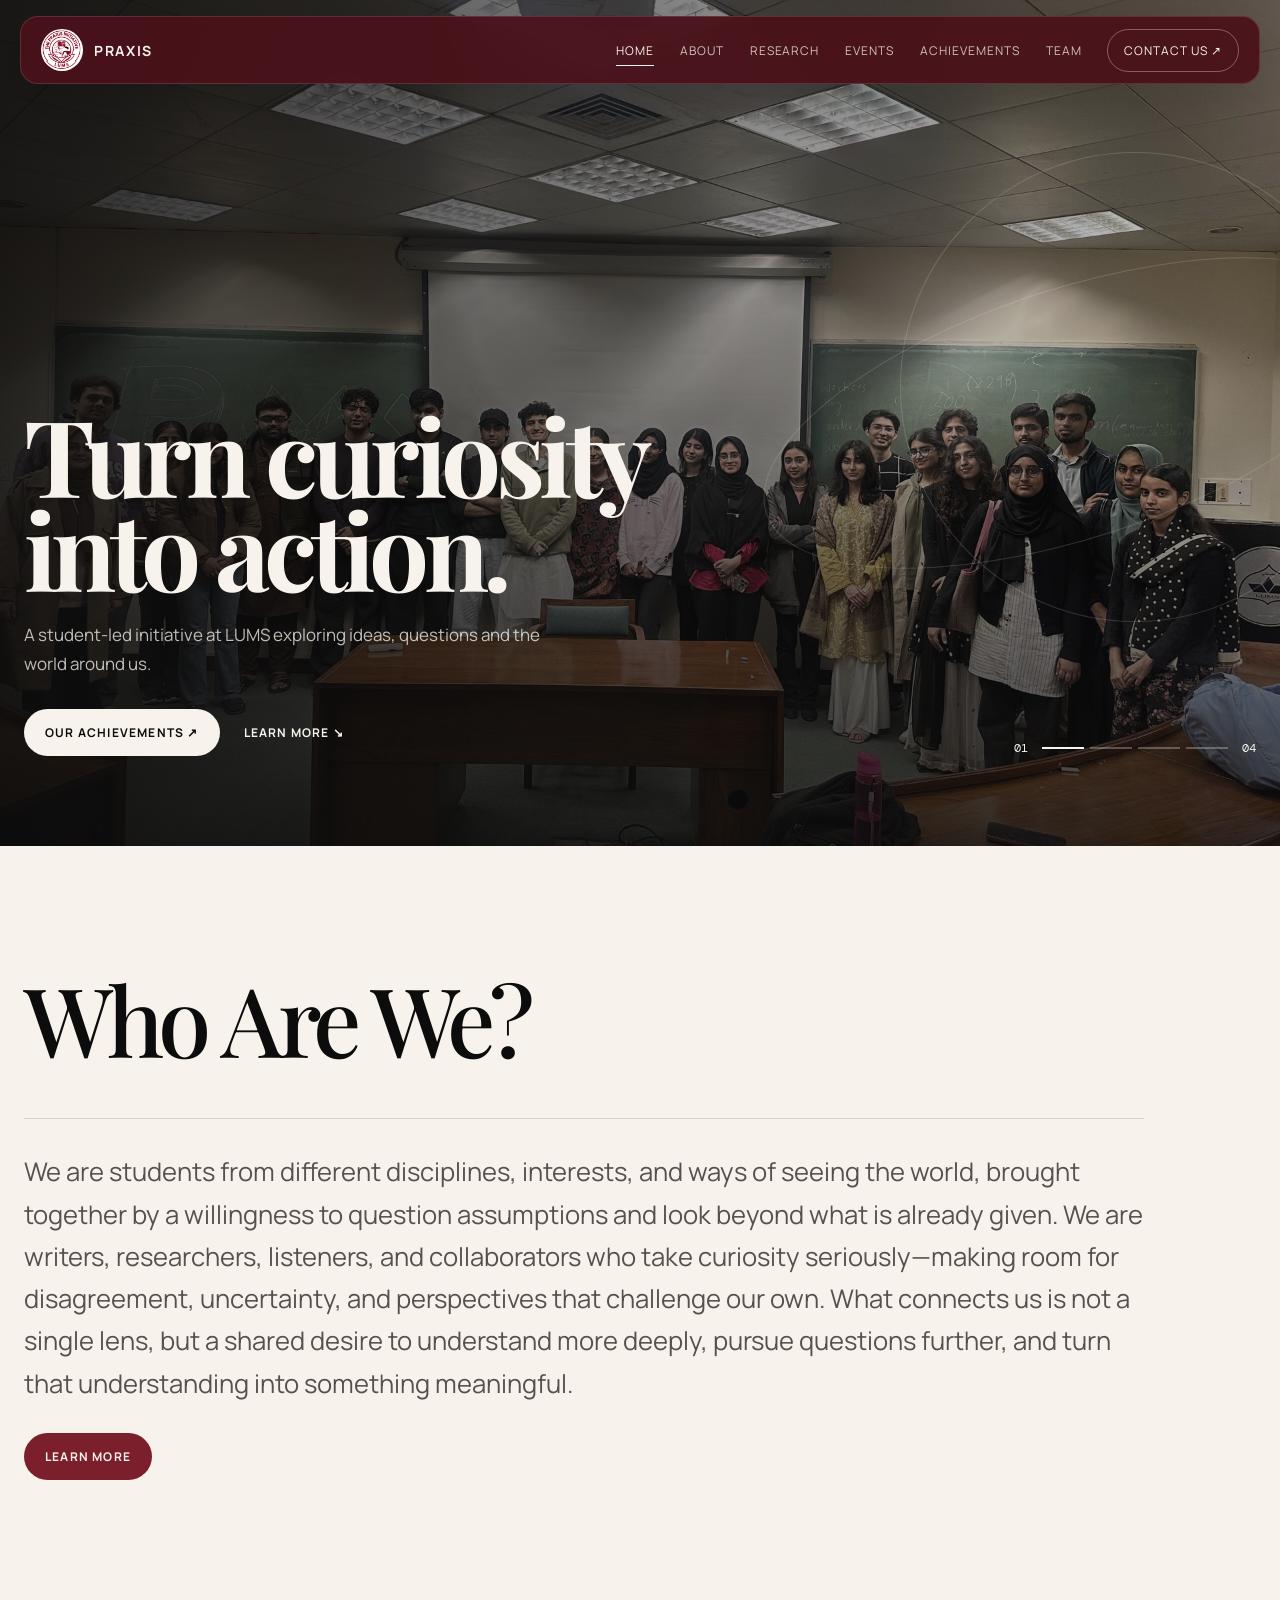
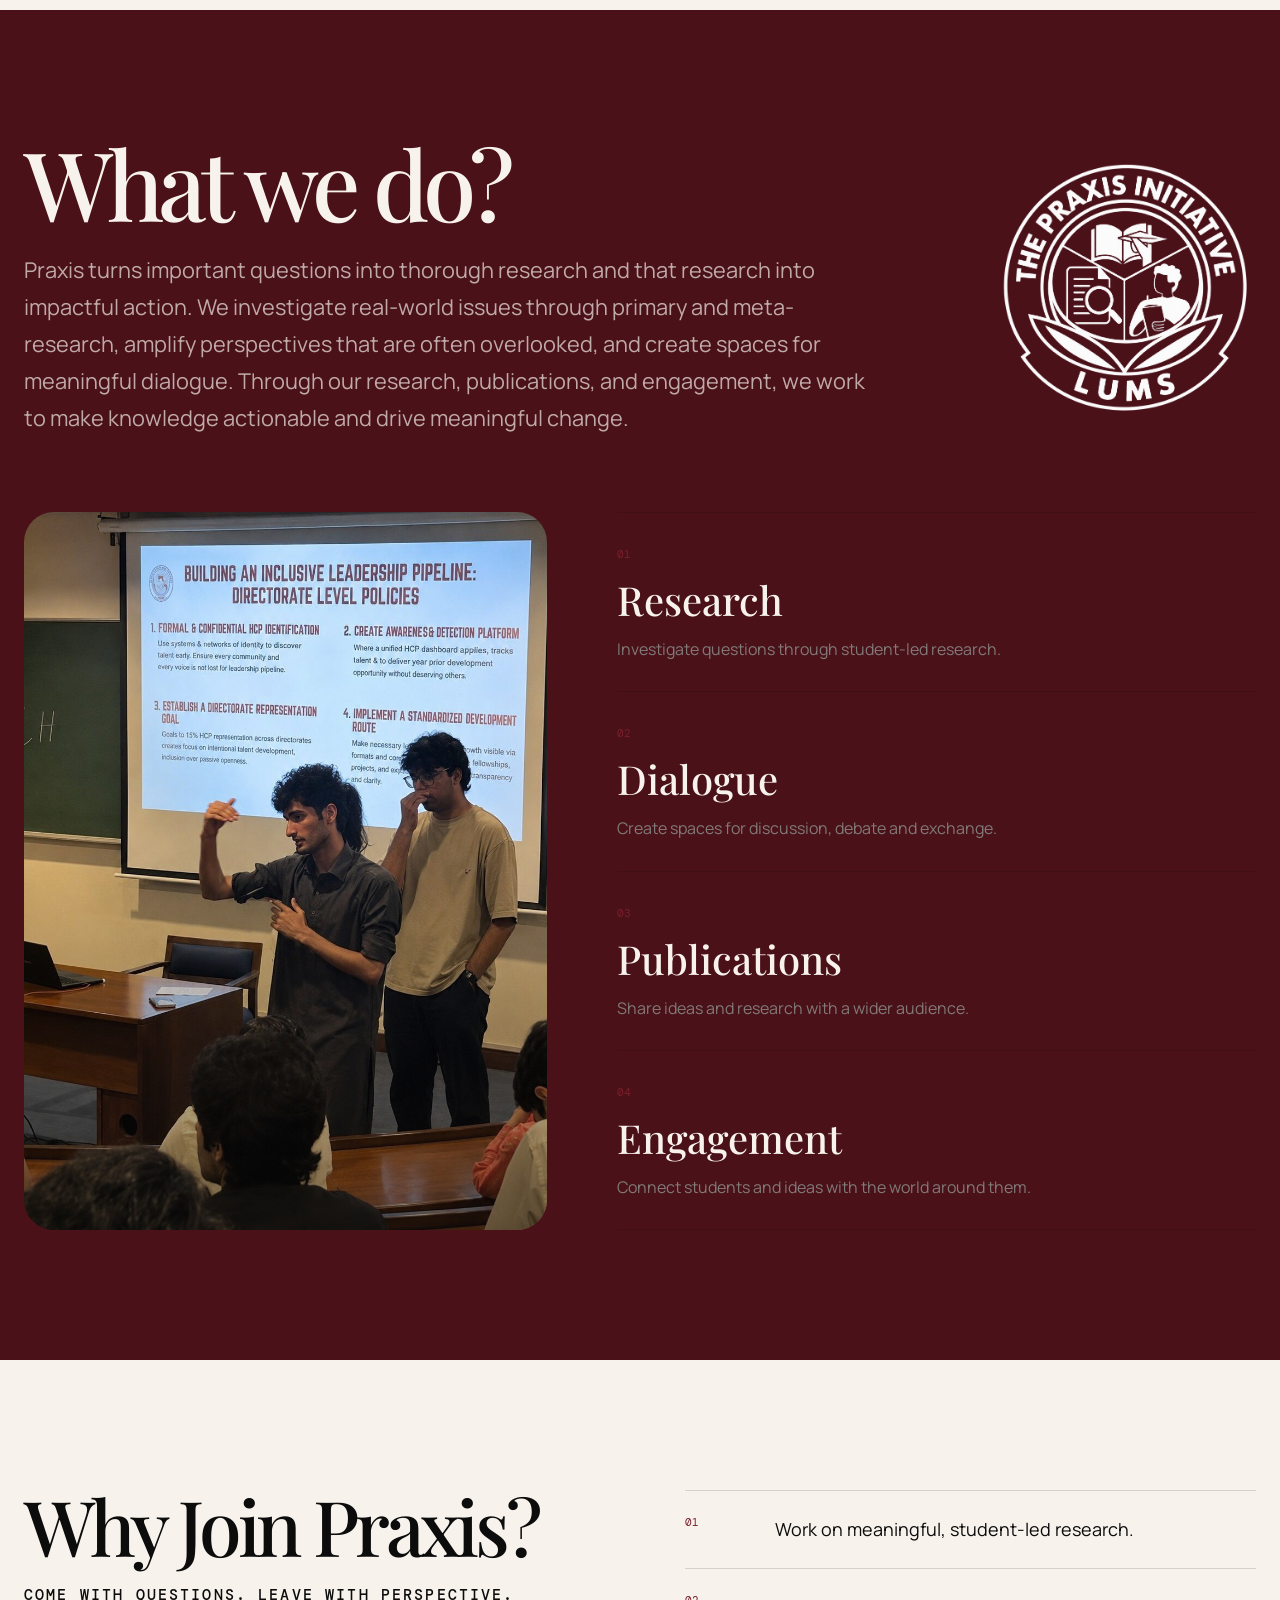
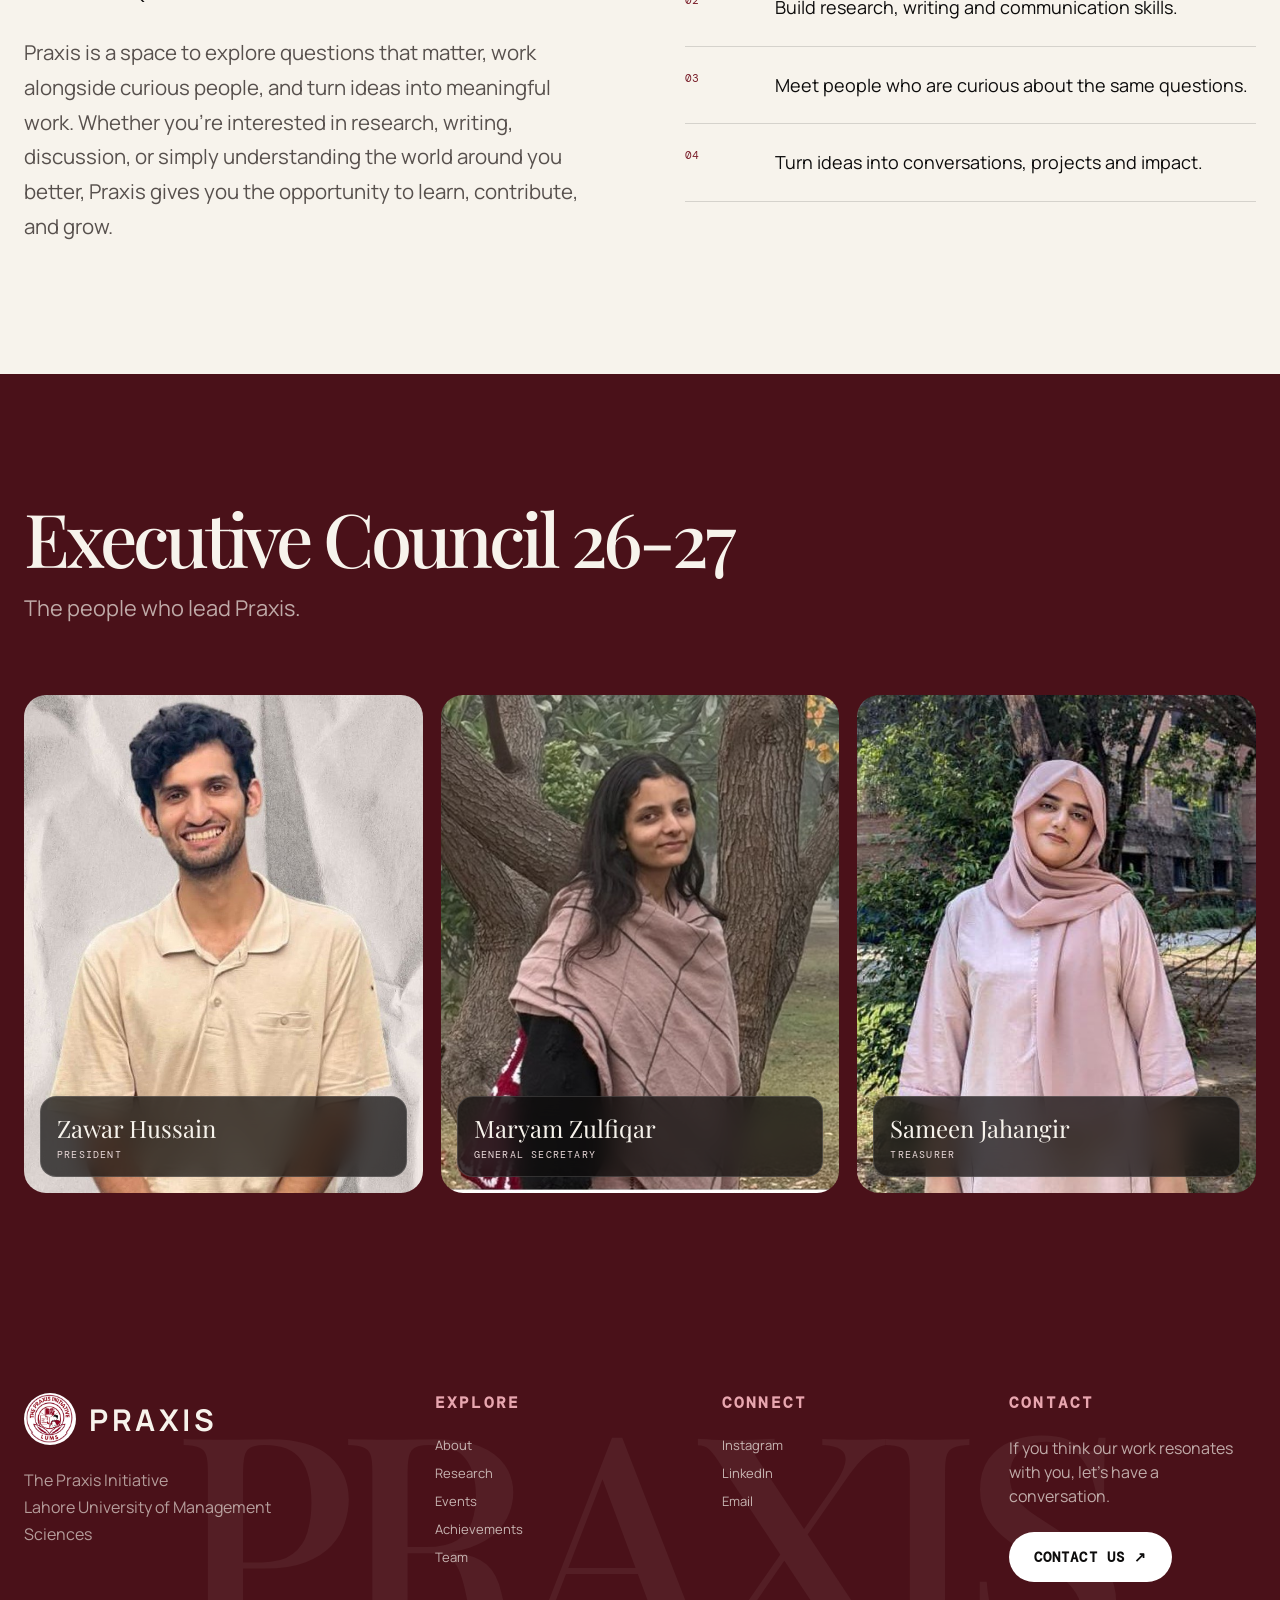
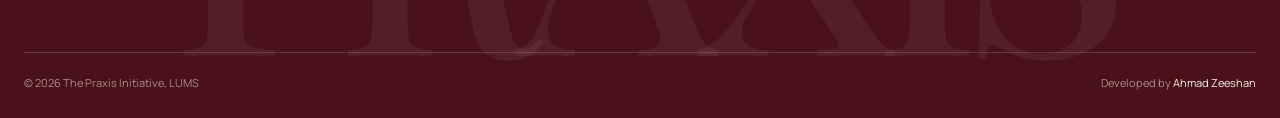
==== commit d24aca74: "feat: add achievements page and update page layouts" ====
--- a/index.html
+++ b/index.html
@@ -1,27 +1,28 @@
-<!doctype html>
+<!DOCTYPE html>
+
 <html lang="en">
 <head>
-  <meta charset="utf-8">
-  <meta name="viewport" content="width=device-width, initial-scale=1">
-  <meta name="description" content="Praxis Initiative is a student-led research and dialogue initiative at Lahore University of Management Sciences (LUMS), exploring questions that matter through research, discussion and engagement.">
-  <meta name="robots" content="index, follow">
-  <link rel="canonical" href="https://praxis.lums.edu.pk/">
-  <meta name="referrer" content="strict-origin-when-cross-origin">
-  <link rel="preload" as="image" href="images/hero-01.jpg" fetchpriority="high">
-  <meta property="og:site_name" content="Praxis Initiative">
-  <meta property="og:type" content="website">
-  <meta property="og:title" content="Praxis Initiative | Student-Led Research at LUMS">
-  <meta property="og:description" content="Praxis Initiative is a student-led research and dialogue initiative at Lahore University of Management Sciences (LUMS), exploring questions that matter through research, discussion and engagement.">
-  <meta property="og:url" content="https://praxis.lums.edu.pk/">
-  <meta property="og:image" content="https://praxis.lums.edu.pk/images/og-image.jpg">
-  <meta name="twitter:card" content="summary_large_image">
-  <meta name="twitter:title" content="Praxis Initiative | Student-Led Research at LUMS">
-  <meta name="twitter:description" content="Praxis Initiative is a student-led research and dialogue initiative at Lahore University of Management Sciences (LUMS), exploring questions that matter through research, discussion and engagement.">
-  <meta name="twitter:image" content="https://praxis.lums.edu.pk/images/og-image.jpg">
-  <title>Praxis Initiative | Student-Led Research at LUMS</title>
-  <link rel="icon" type="image/png" href="images/favicon.png">
-  <link rel="stylesheet" href="css/styles.css">
-  <script type="application/ld+json">
+<meta charset="utf-8"/>
+<meta content="width=device-width, initial-scale=1" name="viewport"/>
+<meta content="Praxis Initiative is a student-led research and dialogue initiative at Lahore University of Management Sciences (LUMS), exploring questions that matter through research, discussion and engagement." name="description"/>
+<meta content="index, follow" name="robots"/>
+<link href="https://praxis.lums.edu.pk/" rel="canonical"/>
+<meta content="strict-origin-when-cross-origin" name="referrer"/>
+<link as="image" fetchpriority="high" href="images/hero-01.jpg" rel="preload"/>
+<meta content="Praxis Initiative" property="og:site_name"/>
+<meta content="website" property="og:type"/>
+<meta content="Praxis Initiative | Student-Led Research at LUMS" property="og:title"/>
+<meta content="Praxis Initiative is a student-led research and dialogue initiative at Lahore University of Management Sciences (LUMS), exploring questions that matter through research, discussion and engagement." property="og:description"/>
+<meta content="https://praxis.lums.edu.pk/" property="og:url"/>
+<meta content="https://praxis.lums.edu.pk/images/og-image.jpg" property="og:image"/>
+<meta content="summary_large_image" name="twitter:card"/>
+<meta content="Praxis Initiative | Student-Led Research at LUMS" name="twitter:title"/>
+<meta content="Praxis Initiative is a student-led research and dialogue initiative at Lahore University of Management Sciences (LUMS), exploring questions that matter through research, discussion and engagement." name="twitter:description"/>
+<meta content="https://praxis.lums.edu.pk/images/og-image.jpg" name="twitter:image"/>
+<title>Praxis Initiative | Student-Led Research at LUMS</title>
+<link href="images/favicon.png" rel="icon" type="image/png"/>
+<link href="css/styles.css" rel="stylesheet"/>
+<script type="application/ld+json">
   {
     "@context": "https://schema.org",
     "@type": "Organization",
@@ -37,144 +38,115 @@
   </script>
 </head>
 <body>
-
-<div data-site-header></div>
-
+<div data-site-header=""></div>
 <main>
 <section class="hero">
-  <div class="hero-slides">
-    <div class="hero-slide active"><img src="images/hero-01.jpg" width="1920" height="1440" fetchpriority="high" alt="Praxis Initiative at LUMS"></div><div class="hero-slide "><img src="images/hero-02.jpg" width="1920" height="1440" loading="lazy" decoding="async" alt="Praxis research at LUMS"></div><div class="hero-slide "><img src="images/hero-03.jpg" width="1280" height="960" loading="lazy" decoding="async" alt="Praxis dialogue and events at LUMS"></div><div class="hero-slide "><img src="images/hero-04.jpg" width="1920" height="1440" loading="lazy" decoding="async" alt="Praxis student community at LUMS"></div>
-  </div>
-  <div class="hero-overlay"></div>
-  <div class="hero-glow"></div>
-  <div class="hero-orbit orbit-one"></div>
-  <div class="hero-orbit orbit-two"></div>
-  <div class="container hero-content">
-    <div class="hero-copy">
-      <div class="eyebrow hero-eyebrow" data-hero-eyebrow></div>
-      <h1 data-hero-title></h1>
-      <p class="hero-description" data-hero-description></p>
-      <div class="hero-actions">
-        <a class="button button-primary" data-hero-button href="#about"></a>
-        <a class="text-link light-link" href="#about">Learn More ↘</a>
-      </div>
-    </div>
-    <div class="hero-counter">
-      <span data-hero-current>01</span>
-      <div class="hero-progress">
-        <button class="active" aria-label="Slide 1"></button>
-        <button aria-label="Slide 2"></button>
-        <button aria-label="Slide 3"></button>
-        <button aria-label="Slide 4"></button>
-      </div>
-      <span>04</span>
-    </div>
-  </div>
+<div class="hero-slides">
+<div class="hero-slide active"><img alt="Praxis Initiative at LUMS" fetchpriority="high" height="1440" src="images/hero-01.jpg" width="1920"/></div><div class="hero-slide"><img alt="Praxis research at LUMS" decoding="async" height="1440" loading="lazy" src="images/hero-02.jpg" width="1920"/></div><div class="hero-slide"><img alt="Praxis dialogue and events at LUMS" decoding="async" height="960" loading="lazy" src="images/hero-03.jpg" width="1280"/></div><div class="hero-slide"><img alt="Praxis student community at LUMS" decoding="async" height="1440" loading="lazy" src="images/hero-04.jpg" width="1920"/></div>
+</div>
+<div class="hero-overlay"></div>
+<div class="hero-glow"></div>
+<div class="hero-orbit orbit-one"></div>
+<div class="hero-orbit orbit-two"></div>
+<div class="container hero-content">
+<div class="hero-copy">
+
+<h1 data-hero-title=""></h1>
+<p class="hero-description" data-hero-description=""></p>
+<div class="hero-actions">
+<a class="button button-primary" data-hero-button="" href="#about"></a>
+<a class="text-link light-link" href="#about">Learn More ↘</a>
+</div>
+</div>
+<div class="hero-counter">
+<span data-hero-current="">01</span>
+<div class="hero-progress">
+<button aria-label="Slide 1" class="active"></button>
+<button aria-label="Slide 2"></button>
+<button aria-label="Slide 3"></button>
+<button aria-label="Slide 4"></button>
+</div>
+<span>04</span>
+</div>
+</div>
+</section>
+<div class="announcement">
+<span class="announcement-dot"></span>
+<div class="announcement-copy">
+<span class="announcement-label" data-bind="announcement.label"></span>
+<span class="announcement-text" data-bind="announcement.text"></span>
+</div>
+<a class="button button-dark" data-bind="announcement.buttonText" data-bind-href="announcement.buttonLink" href="register.html"></a>
+</div>
+<section class="section" id="about">
+<div class="container">
+<div class="about-home-wrap">
+<div class="about-home-heading">
+
+<h2 data-bind="about.heading"></h2>
+</div>
+<div class="about-home-description">
+<p data-bind="about.body"></p>
+<a class="button button-dark" data-bind="about.buttonText" href="about.html"></a>
+</div>
+</div>
+</div>
+</section>
+<section class="section section-maroon">
+<div class="container">
+<div class="what-home-top">
+<div class="what-home-heading">
+
+<h2 data-bind="whatWeDo.heading"></h2>
+<p data-bind="whatWeDo.body"></p>
+</div>
+<div class="what-home-logo">
+<img alt="Praxis logo" decoding="async" height="1254" loading="lazy" src="images/transparent-logo-white.png" width="1254"/>
+</div>
+</div>
+<div class="work-grid">
+<div class="work-image"><img alt="Praxis research and engagement" decoding="async" height="1312" loading="lazy" src="images/what-we-do.jpg" width="1015"/></div>
+<div class="work-list">
+<div class="work-item"><span class="number">01</span><h3>Research</h3><p>Investigate questions through student-led research.</p></div>
+<div class="work-item"><span class="number">02</span><h3>Dialogue</h3><p>Create spaces for discussion, debate and exchange.</p></div>
+<div class="work-item"><span class="number">03</span><h3>Publications</h3><p>Share ideas and research with a wider audience.</p></div>
+<div class="work-item"><span class="number">04</span><h3>Engagement</h3><p>Connect students and ideas with the world around them.</p></div>
+</div>
+</div>
+</div>
+</section>
+<section class="section">
+<div class="container">
+<div class="why-praxis-grid">
+<div class="why-praxis-left">
+
+<div class="why-praxis-title">Why Join Praxis?</div>
+<div class="why-praxis-heading" data-bind="whyJoin.heading"></div>
+<p class="why-praxis-description" data-bind="whyJoin.body"></p>
+</div>
+<div class="join-items why-praxis-items">
+<div class="join-item"><p>Work on meaningful, student-led research.</p></div>
+<div class="join-item"><p>Build research, writing and communication skills.</p></div>
+<div class="join-item"><p>Meet people who are curious about the same questions.</p></div>
+<div class="join-item"><p>Turn ideas into conversations, projects and impact.</p></div>
+</div>
+</div>
+</div>
+</section>
+<section class="section section-maroon">
+<div class="container">
+<div class="ec-home-header">
+
+<h2 data-bind="ec.heading"></h2>
+<p data-bind="ec.intro"></p>
+</div>
+<div class="ec-members" data-members="ec.members"></div>
+</div>
 </section>
 
-<div class="announcement">
-  <span class="announcement-dot"></span>
-  <div class="announcement-copy">
-    <span class="announcement-label" data-bind="announcement.label"></span>
-    <span class="announcement-text" data-bind="announcement.text"></span>
-  </div>
-  <a class="button button-dark" data-bind="announcement.buttonText" data-bind-href="announcement.buttonLink" href="register.html"></a>
-</div>
-
-<section class="section" id="about">
-<div class="container">
-    <div class="about-home-wrap">
-      <div class="about-home-heading">
-        <div class="eyebrow" data-bind="about.eyebrow"></div>
-        <h2 data-bind="about.heading"></h2>
-      </div>
-
-      <div class="about-home-description">
-        <p data-bind="about.body"></p>
-        <a class="button button-dark" data-bind="about.buttonText" href="about.html"></a>
-      </div>
-    </div>
-  </div>
-</section>
-
-<section class="section section-dark">
-<div class="container">
-    <div class="what-home-top">
-      <div class="what-home-heading">
-        <div class="eyebrow" data-bind="whatWeDo.eyebrow"></div>
-        <h2 data-bind="whatWeDo.heading"></h2>
-        <p data-bind="whatWeDo.body"></p>
-      </div>
-
-      <div class="what-home-logo">
-        <img src="images/transparent-logo-white.png" alt="Praxis logo" width="1254" height="1254" loading="lazy" decoding="async">
-      </div>
-    </div>
-
-    <div class="work-grid">
-      <div class="work-image"><img src="images/what-we-do.jpg" alt="Praxis research and engagement" width="1015" height="1312" loading="lazy" decoding="async"></div>
-      <div class="work-list">
-        <div class="work-item"><span class="number">01</span><h3>Research</h3><p>Investigate questions through student-led research.</p></div>
-        <div class="work-item"><span class="number">02</span><h3>Dialogue</h3><p>Create spaces for discussion, debate and exchange.</p></div>
-        <div class="work-item"><span class="number">03</span><h3>Publications</h3><p>Share ideas and research with a wider audience.</p></div>
-        <div class="work-item"><span class="number">04</span><h3>Engagement</h3><p>Connect students and ideas with the world around them.</p></div>
-      </div>
-    </div>
-  </div>
-</section>
-
-<section class="section">
-<div class="container">
-    <div class="why-praxis-grid">
-      <div class="why-praxis-left">
-        <div class="eyebrow" data-bind="whyJoin.eyebrow"></div>
-        <div class="why-praxis-title">Why Join Praxis?</div>
-        <div class="why-praxis-heading" data-bind="whyJoin.heading"></div>
-        <p class="why-praxis-description" data-bind="whyJoin.body"></p>
-      </div>
-
-      <div class="join-items why-praxis-items">
-        <div class="join-item"><p>Work on meaningful, student-led research.</p></div>
-        <div class="join-item"><p>Build research, writing and communication skills.</p></div>
-        <div class="join-item"><p>Meet people who are curious about the same questions.</p></div>
-        <div class="join-item"><p>Turn ideas into conversations, projects and impact.</p></div>
-      </div>
-    </div>
-  </div>
-</section>
-
-<section class="section section-maroon">
-<div class="container">
-    <div class="ec-home-header">
-      <div class="eyebrow" data-bind="ec.eyebrow"></div>
-      <h2 data-bind="ec.heading"></h2>
-      <p data-bind="ec.intro"></p>
-    </div>
-    <div class="ec-members" data-members="ec.members"></div>
-  </div>
-</section>
-
-<section class="section final-cta-home">
-<div class="container">
-    <div class="final-cta-grid">
-      <div>
-        <div class="eyebrow">05 / CONTACT US</div>
-        <h2>Curious about the questions that shape our world?</h2>
-        <p>Join Praxis and become part of a community that researches, questions, and creates. Explore ideas, contribute to meaningful research, and meet people who are curious about understanding the world around them.</p>
-        <a class="button button-primary" href="register.html">Contact Us ↗</a>
-      </div>
-
-      <div class="final-cta-logo">
-        <img src="images/transparent-logo-maroon.png" alt="Praxis logo" width="1320" height="1228" loading="lazy" decoding="async">
-      </div>
-    </div>
-  </div>
-</section>
 </main>
-
-<div data-site-footer></div>
+<div data-site-footer=""></div>
 <script src="data/site.js"></script>
 <script src="js/main.js"></script>
-
 </body>
 </html>
--- a/css/styles.css
+++ b/css/styles.css
@@ -72,7 +72,7 @@
 /* Home hero. */
 .hero {
   position: relative; min-height: 94vh; display: grid; align-items: end;
-  background: var(--ink); color: var(--ivory); overflow: hidden;
+  background: var(--maroon-deep); color: var(--ivory); overflow: hidden;
 }
 .hero-slides, .hero-slide { position:absolute; inset:0; }
 .hero-slide { opacity:0; transform:scale(1.04); transition: opacity 1s ease, transform 5s ease; }
@@ -130,7 +130,7 @@
 
 /* Shared sections. */
 .section { padding:130px 0; }
-.section-dark { background:var(--ink); color:var(--ivory); }
+.section-dark { background:var(--maroon-deep); color:var(--ivory); }
 .section-maroon { background:var(--maroon-deep); color:var(--ivory); }
 .section-header { display:grid; grid-template-columns: 1fr 2fr; gap:40px; margin-bottom:60px; }
 .section-header h2 { margin:0; font-family:var(--serif); font-size:clamp(48px,7vw,92px); line-height:.92; letter-spacing:-.045em; font-weight:500; }
@@ -1063,7 +1063,7 @@
 .ab3 .on-dark .eyebrow, .ab3 .on-maroon .eyebrow{ color:rgba(247,243,236,.55); }
 
 .ab3 .on-light{ background:var(--cream); color:var(--ink); }
-.ab3 .on-dark{ background:var(--ink); color:#F4EFE7; }
+.ab3 .on-dark{ background:var(--maroon-deep); color:#F4EFE7; }
 .ab3 .on-maroon{ background:var(--maroon-deep); color:#F4EFE7; }
 .ab3 p{ color:#57504D; line-height:1.72; }
 .ab3 .on-dark p, .ab3 .on-maroon p{ color:rgba(244,239,231,.68); }
@@ -1216,3 +1216,26 @@
 .ab3-cta-orbit{ position:absolute; width:80%; aspect-ratio:1; }
 @media(prefers-reduced-motion:reduce){ .ab3-cta-mark img{ animation:none } }
 @media(max-width:900px){ .ab3-cta .wrap{ grid-template-columns:1fr; gap:36px } .ab3-cta-mark{ height:150px; order:-1 } }
+
+
+/* Alternate About sections between cream and maroon. */
+.ab3 .ab3-believe.on-light .ab3-believe-list { border-color: var(--line-on-light); }
+.ab3 .ab3-believe.on-light .ab3-belief { border-color: var(--line-on-light); }
+.ab3 .ab3-believe.on-light .ab3-belief .n { color: rgba(13, 12, 12, .42); }
+
+.ab3 .ab3-founding.on-light .ab3-founder {
+  border-color: var(--line-on-light);
+}
+.ab3 .ab3-founding.on-light .ab3-founder-orbit {
+  border-color: rgba(74, 17, 25, .18);
+}
+.ab3 .ab3-founding.on-light .ab3-founder-label,
+.ab3 .ab3-founding.on-light .ab3-founder-role {
+  color: var(--maroon);
+}
+.ab3 .ab3-founding.on-light .ab3-founder-frame {
+  border-color: rgba(74, 17, 25, .16);
+}
+.ab3 .ab3-founding.on-light .ab3-founder-frame:after {
+  background: linear-gradient(135deg, rgba(74, 17, 25, .08), transparent 45%);
+}
